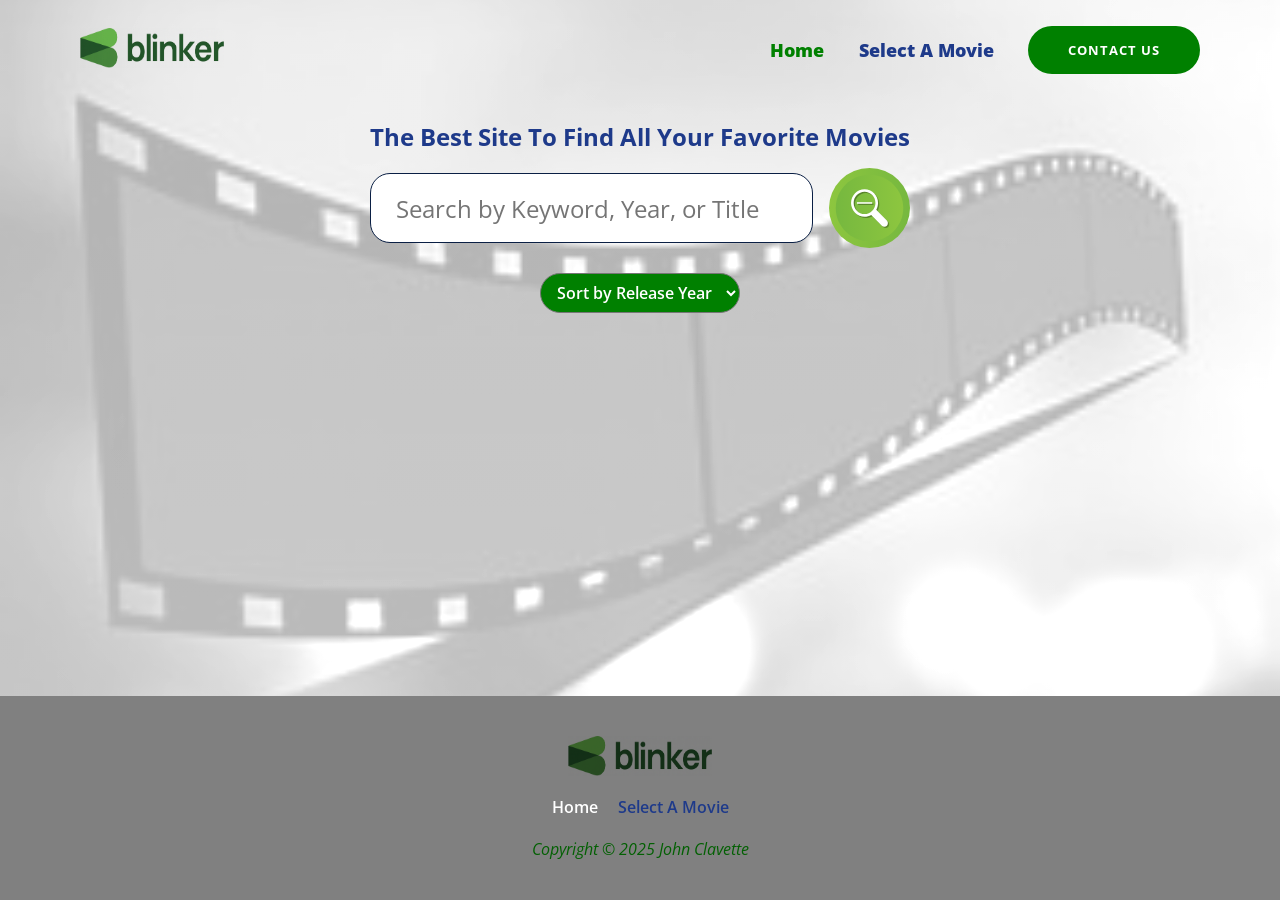
==== index.html @ 6b33e48b "2nd Try" ====
<!DOCTYPE html>
<html lang="en">

<head>
    <meta charset="UTF-8">
    <meta name="viewport" content="width=device-width, initial-scale=1.0">
    <link rel="stylesheet" href="style.css">
    <script src="app.js" defer></script>
    <link rel="preconnect" href="https://fonts.googleapis.com">
    <link rel="preconnect" href="https://fonts.gstatic.com" crossorigin>
    <link href="https://fonts.googleapis.com/css2?family=Open+Sans:ital,wght@0,300..800;1,300..800&display=swap"
        rel="stylesheet">
    <link rel="icon" href="data:,">
    <title>Movies</title>
</head>

<body>
    <section id="landing">
        <!--NAV-->
        <nav>
            <div class="container nav-inner">
                <div class="logo">
                    <img src="blgreen.png" />
                </div>
                <ul class="links">
                    <li>
                        <a href="" class="link link__hover-effect">Home</a>
                    </li>
                    <li>
                        <a href="#movies" class="link link__hover-effect select-first">Select A Movie</a>
                    </li>
                    <li>
                        <button class="btn-contact">Contact Us</button>
                    </li>
                </ul>
                <button class="menu-btn">Menu</button>
            </div>
        </nav>
        <!-- MODAL MENU-->
        <div class="modal">
            <div class="modal-menu">
                <a href="" class="modal-link">Home</a>
                <a href="#movies" class="modal-link">Select A Movie</a>
                <button class="modal-contact">Contact Us</button>
            </div>
            <div class="modal-overlay"></div>
        </div>
        <header class="header">
            <div class="container">
                <div class="row">
                    <h1 class="title">The Best Site To Find All Your Favorite Movies</h1>
                    <div class="search__wrapper">
                        <input class="search-input" type="text" placeholder="Search by Keyword, Year, or Title">
                        <button class="search__btn" type="button">
                            <img src="1486506270-glass-magnifying-out-search-detective-magnifier-zoom_81489 (1).svg">
                        </button>
                    </div>
                    <div class="sort">
                        <select id="sort-years">
                            <option value="" selected disabled>Sort by Release Year</option>
                            <option value="low__to__high" class="low__to__high">Oldest to Newest</option>
                            <option value="high__to__low" class="high__to__low">Newest to Oldest</option>
                        </select>
                    </div>
                </div>
            </div>
        </header>
    </section>
    <section id="movies">
        <div class="container">
            <div class="row">
                <p class="results"></p>
                <div class="movie-list"></div>
            </div>
        </div>
    </section>
    <footer>
        <div class="container">
            <div class="footer__row">
                <figure class="footer__logo logo">
                    <img src="blgreen.png" class="footer__logo--img"/>
                </figure>
                <div class="footer__links">
                    <a href="#" class="footer__link link__hover-effect">Home</a>
                    <a href="#movies" class="footer__link link__hover-effect select-first">Select A Movie</a>
                </div>
                <div class="footer__copyright">Copyright &copy; 2025 John Clavette</div>

            </div>
        </div>
    </footer>
</body>

</html>
---- style.css ----
* {
    margin: 0;
    padding: 0;
    box-sizing: border-box;
    font-family: "Open Sans", sans-serif;
}

*:focus {
    outline: none;
}

.noscroll {
    overflow: hidden;
}
#landing,
#movies {
    flex: 1;
}
#movies {
    margin-bottom: 50px;
}

body {
    min-height: 100vh;
    display: flex;
    flex-direction: column;
    font-family: "Open Sans", sans-serif;
    margin: 0;
    overflow-x: hidden;
}

html {
    position: relative;
    background-image: linear-gradient(rgba(255, 255, 255, 0.666),
            rgba(255, 255, 255, 0.7)),
        url("moviereel.jpg");
    background-size: cover;
    background-position: center;
    min-height: 100vh;
    overflow-x: hidden;
}

html,
body {
    background-size: cover;
    background-repeat: no-repeat;
    background-position: center;
}

html::before {
    content: "";
    position: absolute;
    inset: 0;
    background-image: inherit;
    background-size: cover !important;
    background-position: inherit;
    background-repeat: no-repeat;
    filter: grayscale(100%) contrast(1.2);
    z-index: -1;
}


/*NAV*/


.nav-inner {
    display: flex;
    justify-content: space-between;
    align-items: center;
    font-size: 18px;
    font-weight: 600;
    margin: 0 auto;
    height: 100px;
    width: 100%;
    padding: 0 80px;
}

.logo img {
    width: 144px;
    height: 40px;
    background: transparent;
    mix-blend-mode: multiply;
}

.select-first {
    color: #1E3A8A !important;
}
a {
    text-decoration: none;
}

.btn-contact {
    background-color: green;
    border-radius: 50px;
    display: flex;
    cursor: pointer;
    max-height: 48px;
    min-height: 48px;
    padding: 12px 40px;
    align-items: center;
    border: 2px #5d3eff;
    color: #fff;
    font-size: 13px;
    font-weight: 700;
    letter-spacing: 1px;
    text-transform: uppercase;
    align-items: center;
    transition: 300ms ease;
}

.btn-contact:hover {
    scale: 1.09;
    opacity: 0.8;
    background-color: rgb(72, 143, 72);
}

.links {
    display: flex;
    justify-content: space-between;
    width: 100%;
    max-width: 430px;
    align-items: center;
    list-style: none;
    font-weight: 900;

}

.link {
    color: green;
}

.link__hover-effect {
    position: relative;
}

.link__hover-effect:after {
    content: "";
    position: absolute;
    bottom: -3px;
    height: 3px;
    width: 0;
    right: 0;
    transition: all 300ms ease;
}

.link__hover-effect:hover:after {
    left: 0;
    width: 100%;
    background-color: green;
}

/*MODAL*/

.menu-btn {
    display: none;
}

.modal-menu {
    display: none;
    position: fixed;
    z-index: 9999;
    top: 100px;
    left: 50%;
    transform: translateX(-50%);
    padding: 20px;
    border-radius: 20px;
    transition: opacity 1200ms ease-out, transform 1200ms ease-out;
    opacity: 0;
    box-shadow: 0 8px 24px rgba(0, 0, 0, 0.4);
}

.modal-contact {
    width: 100px;
    height: 50px;
    border-radius: 20px;
    color: green;
    font-weight: 900;
    font-size: 14px;
}

.modal-link {
    color: white;
    padding: 50px;
    font-size: 30px;
    text-align: center;
    cursor: pointer;
}


.menu-btn.open {
    display: flex;
    flex-direction: column;
    align-items: center;
    justify-content: center;
}

.modal-overlay {
    position: fixed;
    inset: 0;
    background: rgba(0, 0, 0, 0.6);
    opacity: 0;
    pointer-events: none;
    transition: opacity 300ms ease;
}
.modal-menu.open {
    display: flex;
    flex-direction: column;
    gap: 20px;
    background: rgba(0, 0, 0, 0.85);
    padding: 30px;
    border-radius: 20px;
    align-items: center;
    opacity: 1;
    transform: translate(-50%, 0);
}

.modal-overlay.open { 
    display: flex;
    flex-direction: column;
    opacity: 1;
    pointer-events: auto;
    z-index: 9998;
}
.title.close, 
.search-input.close, 
.search__btn.close {
    display: none;
}
.menu-btn.close {
    opacity: 0;
    pointer-events: none;
}

/*HEADER*/

.header {
    display: flex;
    flex-direction: column;
    justify-content: center;
    align-items: center;
    margin-top: 20px;
}

h1 {
    color: #1E3A8A !important;
}

input {
    background-color: #fff;
    border-radius: 20px;
    border: 1px solid #0a1f44;
    color: black;
    display: inline-block;
    height: 70px;
    line-height: 40px;
    outline: none;
    padding: 0 15px;
    transition: border-color .2s cubic-bezier(.645, .045, .355, 1);
    width: 100%;
    font-size: 24px;
    padding-left: 25px;
    margin-right: 16px;
}

.search__wrapper {
    display: flex;
    margin-top: 20px;
}

.search__btn {
    width: 100px;
    height: 70px;
    display: flex;
    justify-content: center;
    align-items: center;
    border: none;
    cursor: pointer;
    background: transparent;
    transition: 300ms ease;
}

.search__btn img {
    height: auto;
    width: auto;
}

.search__btn:hover {
    opacity: 0.8;
    scale: 1.09;
}

/*SORT YEARS*/

.sort {
    margin-top: 30px;
    display: flex;
    justify-content: center;
}

#sort-years {
    font-size: 16px;
    background-color: green;
    color: white;
    height: 40px;
    width: 200px;
    border-radius: 20px;
    font-weight: 600;
    text-align: center;
}

/*MOVIE CARD DISPLAY*/


#movies .container {
    max-width: 1100px;
    margin: 0 auto;
    padding: 0 20px;
}

.movie-list {
    display: grid;
    grid-template-columns: repeat(auto-fill, minmax(250px, 1fr));
    gap: 25px;
}

.movie-card {
    background: #e5e7eb34;
    border-radius: 28px;
    overflow: hidden;
    box-shadow: 0 8px 16px rgba(0, 0, 0, 0.24);
    transition: transform 300ms ease, box-shadow .2s ease;
    color: #1E3A8A !important;
    border: 2px solid green;
    font-weight: 700;
}

.movie-card:hover {
    transform: scale(1.05);
    box-shadow: 0 12px 32px rgba(0, 0, 0, 0.65);
}

.movie-card__container {
    padding: 15px;
}

.movie-card__container h3 {
    margin: 0 0 10px;
    font-size: 18px;
    min-height: 48px;
    line-height: 1.2;
    overflow: hidden;
}

.movie-card__container p {
    margin: 0 0 10px;
}

.movie-card img {
    width: 100%;
    height: 350px;
    object-fit: cover;
    border-bottom: 1px solid #eee;
}

/*SKELETON LOADING STATE*/

/* SKELETON LOADING */
.skeleton-card {
    background: rgb(6, 76, 6);
    border-radius: 12px;
    overflow: hidden;
    padding: 15px;
    box-shadow: 0 4px 12px rgba(0, 0, 0, 0.1);
}

.skeleton {
    background: linear-gradient(90deg, #3a3a3a 25%, #4a4a4a 50%, #3a3a3a 75%);
    background-size: 200% 100%;
    animation: skeleton-loading 1.2s infinite;
    border-radius: 6px;
}

.skeleton-img {
    width: 100%;
    height: 350px;
    margin-bottom: 10px;
}

.skeleton-title {
    height: 20px;
    width: 80%;
    margin-bottom: 10px;
}

.skeleton-year {
    height: 16px;
    width: 40%;
}

@keyframes skeleton-loading {
    0% {
        background-position: 200% 0;
    }

    100% {
        background-position: -200% 0;
    }
}

.results {
    color: rgb(30, 123, 30);
    margin-bottom: 16px;
    margin-top: 16px;
    font-size: 20px;
    font-weight: 900;
}

/*FOOTER*/

footer {
    background: gray;
    padding: 40px 0;
}
.footer__row {
    display: flex;
    flex-direction: column;
    align-items: center;
    gap: 20px;
}
.footer__link {
    font-weight: 600;
    color: white;
}
.footer__links {
    display: flex;
    gap: 20px;
}
.footer__logo {
    margin: 0;
    padding: 0;
    line-height: 0;
    z-index: 5;
    background: transparent;
    background: gray;
    margin: 0;
    padding: 0;
    overflow: hidden;
}
.footer__logo--img {
    display: block;
    max-width: 100%;
    height: auto;
}
.footer__copyright {
    color: rgb(3, 96, 3);
    font-style: italic;
}




/* RESPONSIVENESS */

@media (max-width: 450px) {

    nav {
        flex-direction: column;
        justify-content: center;
        align-items: center;
        height: auto;
        padding: 10px 0;
    }

    nav .links {
        display: none !important;
    }

    nav .btn-contact {
        display: none !important;
    }
    .nav-inner {
        display:flex;
        flex-direction: column;
    }

    nav .menu-btn {
        display: block;
        font-size: 18px;
        padding: 10px 20px;
        background: green;
        color: white;
        border-radius: 20px;
        border: none;
    }

    .logo img {
        margin-bottom: 30px;
    }

    .search__wrapper {
        flex-direction: column;
        width: 100%;
        gap: 10px;
        align-items: center;
    }

    .search-input {
        width: 100%;
        margin-right: 0;
    }

    .search__btn {
        width: 100%;
    }

    .movie-list {
        grid-template-columns: 1fr;
    }

    .search-input {
        height: 50px;
        font-size: 18px;
        margin-right: 0;
    }

    .search__btn {
        width: 50px;
        height: 50px;
        padding: 0 20;
    }

    .search__btn img {
        width: 44px;
        height: 44px;
    }

    #landing,
    #movies,
    nav,
    .header,
    .search__wrapper,
    .movie-list {
        padding-left: 12px;
        padding-right: 12px;
    }
    .modal-contact {
        margin-top: 40px;
    }
    .sort {
        margin-top: 20px;
        width: 100%;
        display: flex;
        justify-content: center;
        display: none;
    }

    .header .row {
        display: flex;
        flex-direction: column;
        gap: 20px;
    }
    #sort-years {
        width: 100%;
        max-width: 300px;
        padding: 0 12px;
    }

}
/* test */
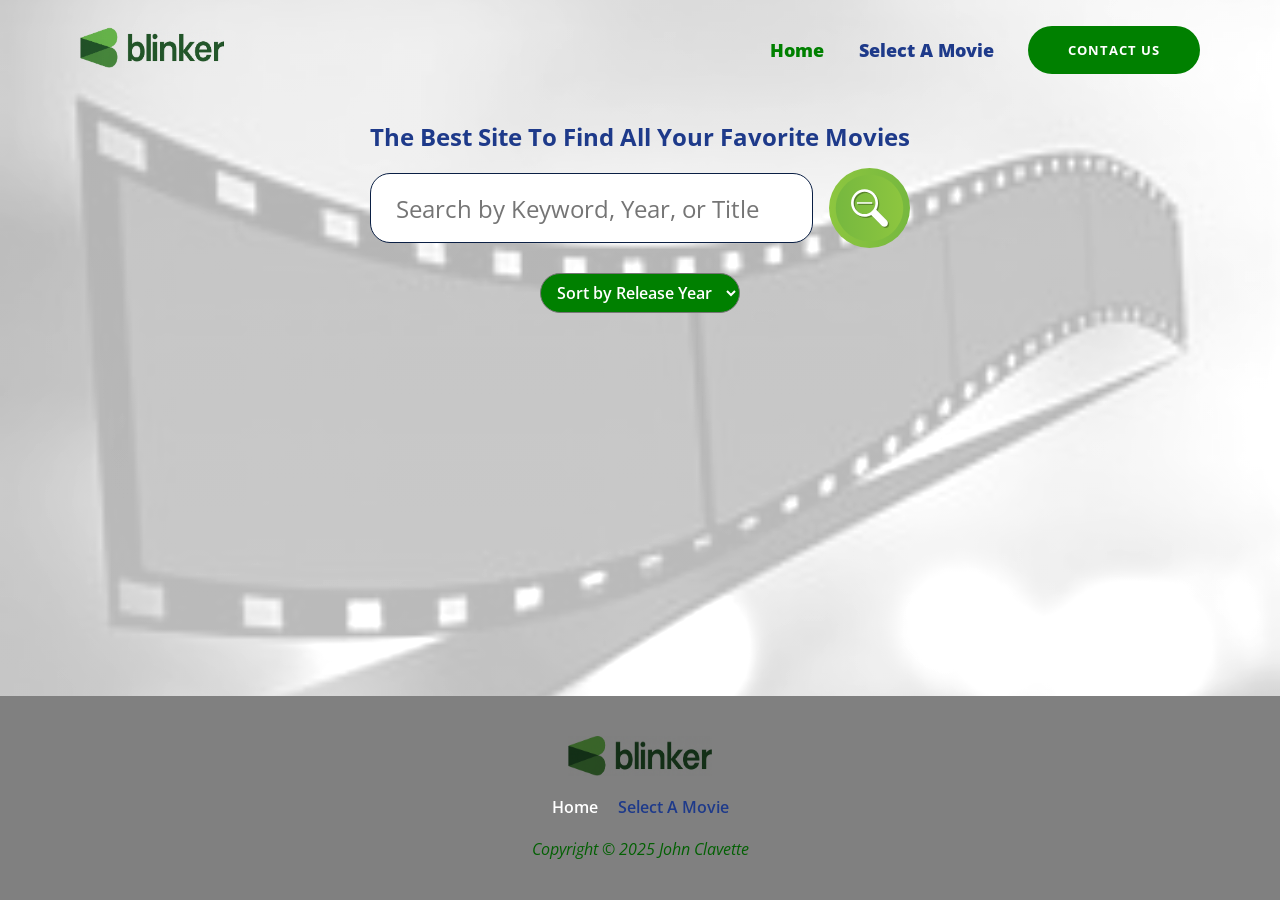
==== commit 5890f645: "I think this is the one" ====
--- a/index.html
+++ b/index.html
@@ -38,7 +38,9 @@
         </nav>
         <!-- MODAL MENU-->
         <div class="modal">
+            
             <div class="modal-menu">
+                <button class="modal-close">&times;</button>
                 <a href="" class="modal-link">Home</a>
                 <a href="#movies" class="modal-link">Select A Movie</a>
                 <button class="modal-contact">Contact Us</button>
--- a/style.css
+++ b/style.css
@@ -3,6 +3,7 @@
     padding: 0;
     box-sizing: border-box;
     font-family: "Open Sans", sans-serif;
+    transition: all 300ms ease;
 }
 
 *:focus {
@@ -150,6 +151,7 @@
 }
 
 /*MODAL*/
+
 
 .menu-btn {
     display: none;
@@ -229,6 +231,16 @@
 .menu-btn.close {
     opacity: 0;
     pointer-events: none;
+}
+.modal-close {
+    position: absolute;
+    top: 15px;
+    right: 20px;
+    font-size: 2rem;
+    background: none;
+    border: none;
+    color: white;
+    cursor: pointer;
 }
 
 /*HEADER*/
@@ -357,9 +369,10 @@
 
 .movie-card img {
     width: 100%;
-    height: 350px;
+    height: auto;
     object-fit: cover;
     border-bottom: 1px solid #eee;
+    display: block;
 }
 
 /*SKELETON LOADING STATE*/
@@ -461,7 +474,7 @@
 
 /* RESPONSIVENESS */
 
-@media (max-width: 450px) {
+@media (max-width: 768px) {
 
     nav {
         flex-direction: column;
@@ -507,6 +520,10 @@
     .search-input {
         width: 100%;
         margin-right: 0;
+
+    }
+    h1 {
+        text-align: center;
     }
 
     .search__btn {
@@ -524,14 +541,14 @@
     }
 
     .search__btn {
-        width: 50px;
-        height: 50px;
+        width: 72px;
+        height: 72px;
         padding: 0 20;
     }
 
     .search__btn img {
-        width: 44px;
-        height: 44px;
+        width: 72px;
+        height: 72px;
     }
 
     #landing,
@@ -540,8 +557,8 @@
     .header,
     .search__wrapper,
     .movie-list {
-        padding-left: 12px;
-        padding-right: 12px;
+        padding-left: 20px;
+        padding-right: 20px;
     }
     .modal-contact {
         margin-top: 40px;
@@ -566,4 +583,8 @@
     }
 
 }
+
+@media (max-width: 500px) {
+    
+}
 /* test */
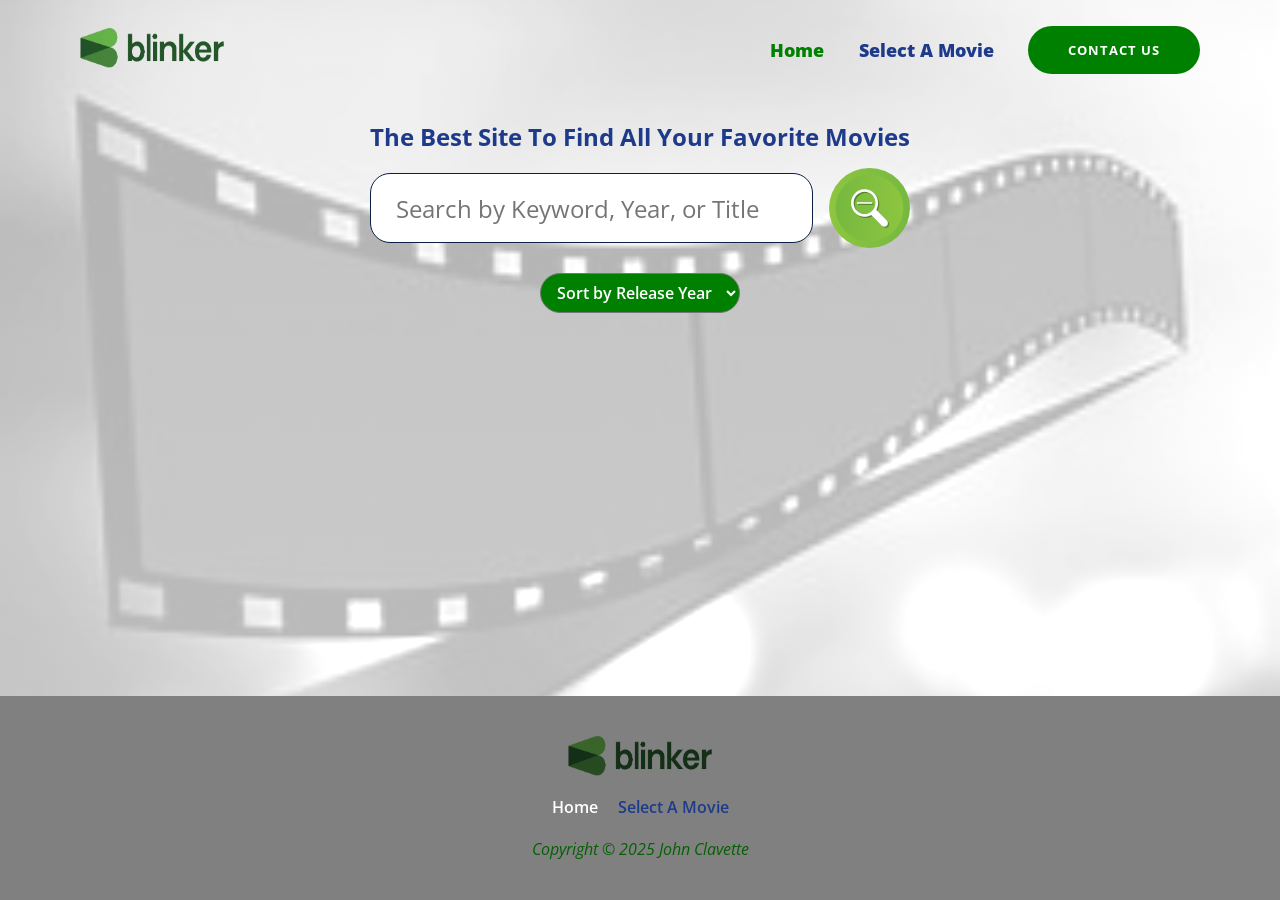
==== commit 557e4efe: "new" ====
--- a/index.html
+++ b/index.html
@@ -70,9 +70,10 @@
     </section>
     <section id="movies">
         <div class="container">
-            <div class="row">
+            <div class="movies__row">
                 <p class="results"></p>
                 <div class="movie-list"></div>
+               <!-- <button class="load__more">Load More...</button>-->
             </div>
         </div>
     </section>
--- a/style.css
+++ b/style.css
@@ -329,6 +329,11 @@
     padding: 0 20px;
 }
 
+.movies__row {
+    align-items: center;
+    justify-content: center;
+}
+
 .movie-list {
     display: grid;
     grid-template-columns: repeat(auto-fill, minmax(250px, 1fr));
@@ -373,6 +378,37 @@
     object-fit: cover;
     border-bottom: 1px solid #eee;
     display: block;
+}
+
+
+.load__more {
+    background-color: green;
+    border-radius: 50px;
+    display: flex;
+    justify-content: center;
+    cursor: pointer;
+    max-width: none;
+    max-height: 48px;
+    min-height: 48px;
+    padding: 50px 50px;
+    align-items: center;
+    max-width: 100px;
+    margin: 0 auto;
+    border: 2px #5d3eff;
+    color: #fff;
+    font-size: 13px;
+    font-weight: 700;
+    letter-spacing: 1px;
+    align-items: center;
+    transition: 300ms ease;
+    margin-top: 44px;
+    box-shadow: 0 8px 16px rgba(0, 0, 0, 0.24);
+    display: none;
+}
+.load__more:hover {
+    scale: 1.09;
+    opacity: 0.8;
+    background-color: rgb(72, 143, 72);
 }
 
 /*SKELETON LOADING STATE*/
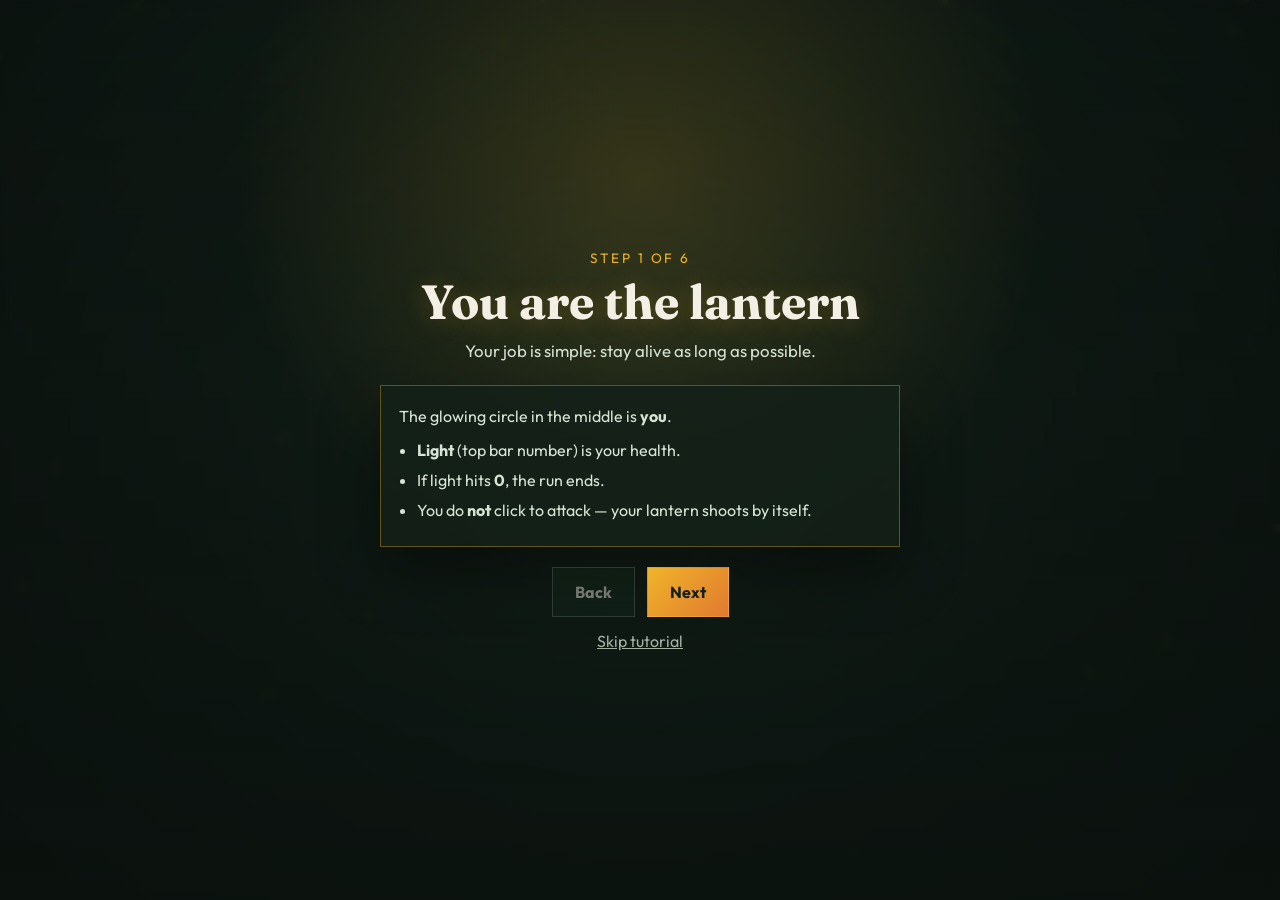
==== commit 15be53fa: "Lantern Hollow playable build" ====
--- a/index.html
+++ b/index.html
@@ -1,97 +1,2539 @@
 <!DOCTYPE html>
 <html lang="en">
-
 <head>
-    <meta charset="UTF-8">
-    <meta name="viewport" content="width=device-width, initial-scale=1.0">
-    <link rel="stylesheet" href="style.css">
-    <script src="app.js" defer></script>
-    <link rel="preconnect" href="https://fonts.googleapis.com">
-    <link rel="preconnect" href="https://fonts.gstatic.com" crossorigin>
-    <link href="https://fonts.googleapis.com/css2?family=Open+Sans:ital,wght@0,300..800;1,300..800&display=swap"
-        rel="stylesheet">
-    <link rel="icon" href="data:,">
-    <title>Movies</title>
+  <meta charset="UTF-8" />
+  <meta name="viewport" content="width=device-width, initial-scale=1.0, maximum-scale=1.0, user-scalable=no" />
+  <title>Lantern Hollow</title>
+  <link rel="preconnect" href="https://fonts.googleapis.com" />
+  <link rel="preconnect" href="https://fonts.gstatic.com" crossorigin />
+  <link href="https://fonts.googleapis.com/css2?family=Fraunces:opsz,wght@9..144,500;9..144,700&family=Outfit:wght@400;600;700&display=swap" rel="stylesheet" />
+  <link rel="icon" href="data:image/svg+xml,%3Csvg xmlns='http://www.w3.org/2000/svg' viewBox='0 0 64 64'%3E%3Ccircle cx='32' cy='32' r='30' fill='%231a2f24'/%3E%3Ccircle cx='32' cy='28' r='12' fill='%23f0b429'/%3E%3Cpath d='M26 40h12l-2 14h-8z' fill='%23c9842a'/%3E%3C/svg%3E" />
+  <style>
+:root {
+  --ink: #142019;
+  --moss: #1f3b2d;
+  --fern: #2f6a45;
+  --mist: #d7e4d5;
+  --amber: #f0b429;
+  --ember: #e07a2f;
+  --cream: #f4efe4;
+  --panel: rgba(18, 32, 24, 0.86);
+  --line: rgba(240, 180, 41, 0.35);
+  --shadow: 0 24px 60px rgba(0, 0, 0, 0.45);
+  --font-display: "Fraunces", Georgia, serif;
+  --font-body: "Outfit", sans-serif;
+}
+
+* {
+  box-sizing: border-box;
+  margin: 0;
+  padding: 0;
+}
+
+html,
+body {
+  width: 100%;
+  height: 100%;
+  overflow: hidden;
+  background:
+    radial-gradient(circle at 20% 15%, rgba(240, 180, 41, 0.18), transparent 35%),
+    radial-gradient(circle at 80% 80%, rgba(47, 106, 69, 0.35), transparent 40%),
+    linear-gradient(160deg, #0d1712 0%, #1a2f24 45%, #0b1210 100%);
+  color: var(--cream);
+  font-family: var(--font-body);
+}
+
+#app {
+  position: relative;
+  width: 100%;
+  height: 100%;
+}
+
+#game {
+  display: block;
+  width: 100%;
+  height: 100%;
+  touch-action: none;
+  background: #0b1210;
+}
+
+.hidden {
+  display: none !important;
+}
+
+.panel {
+  position: absolute;
+  inset: 0;
+  z-index: 5;
+  display: flex;
+  flex-direction: column;
+  align-items: center;
+  justify-content: center;
+  padding: 28px 20px;
+  text-align: center;
+  background:
+    radial-gradient(circle at 50% 20%, rgba(240, 180, 41, 0.16), transparent 42%),
+    linear-gradient(180deg, rgba(10, 16, 13, 0.55), rgba(10, 16, 13, 0.82));
+  backdrop-filter: blur(4px);
+  animation: fade-in 420ms ease both;
+}
+
+.panel-glow {
+  position: absolute;
+  width: min(520px, 80vw);
+  height: min(520px, 80vw);
+  border-radius: 50%;
+  background: radial-gradient(circle, rgba(240, 180, 41, 0.2), transparent 65%);
+  filter: blur(8px);
+  animation: pulse 4.5s ease-in-out infinite;
+  pointer-events: none;
+}
+
+.eyebrow {
+  position: relative;
+  z-index: 1;
+  font-size: 0.85rem;
+  letter-spacing: 0.18em;
+  text-transform: uppercase;
+  color: var(--amber);
+  margin-bottom: 10px;
+}
+
+h1,
+h2 {
+  position: relative;
+  z-index: 1;
+  font-family: var(--font-display);
+  font-weight: 700;
+  line-height: 1.05;
+  color: var(--cream);
+  text-shadow: 0 2px 24px rgba(240, 180, 41, 0.25);
+}
+
+h1 {
+  font-size: clamp(3rem, 10vw, 5.5rem);
+  margin-bottom: 14px;
+}
+
+h2 {
+  font-size: clamp(2rem, 6vw, 3rem);
+  margin-bottom: 10px;
+}
+
+.lede {
+  position: relative;
+  z-index: 1;
+  max-width: 34rem;
+  color: var(--mist);
+  font-size: 1.05rem;
+  line-height: 1.5;
+  margin-bottom: 22px;
+}
+
+.coach {
+  margin-top: 10px;
+  display: inline-block;
+  max-width: min(520px, 92vw);
+  padding: 10px 14px;
+  border: 1px solid var(--line);
+  background: rgba(20, 32, 25, 0.88);
+  color: var(--cream);
+  font-weight: 600;
+  font-size: 0.95rem;
+  animation: fade-in 280ms ease both;
+}
+
+.tut-card {
+  position: relative;
+  z-index: 1;
+  width: min(520px, 100%);
+  text-align: left;
+  margin: 0 auto 20px;
+  padding: 18px 18px;
+  border: 1px solid var(--line);
+  background: rgba(20, 32, 25, 0.88);
+  color: var(--mist);
+  line-height: 1.5;
+  box-shadow: var(--shadow);
+}
+
+.tut-card .key {
+  display: inline-block;
+  margin: 2px 2px;
+  padding: 2px 8px;
+  border: 1px solid var(--line);
+  background: rgba(240, 180, 41, 0.12);
+  color: var(--amber);
+  font-weight: 700;
+  font-size: 0.9rem;
+}
+
+.tut-card ul {
+  margin: 10px 0 0 18px;
+}
+
+.tut-card li {
+  margin: 6px 0;
+}
+
+.control-cheat {
+  position: relative;
+  z-index: 1;
+  width: min(520px, 100%);
+  text-align: left;
+  margin: 0 auto 20px;
+  padding: 14px 16px;
+  border: 1px solid var(--line);
+  background: rgba(20, 32, 25, 0.8);
+  color: var(--mist);
+  display: grid;
+  gap: 8px;
+  font-size: 0.95rem;
+}
+
+.control-cheat strong {
+  color: var(--amber);
+}
+
+.linkish {
+  position: relative;
+  z-index: 1;
+  margin-top: 14px;
+  background: none;
+  border: none;
+  color: rgba(215, 228, 213, 0.75);
+  font: inherit;
+  text-decoration: underline;
+  cursor: pointer;
+}
+
+.hud-pause {
+  pointer-events: auto;
+  border: 1px solid var(--line);
+  background: rgba(20, 32, 25, 0.85);
+  color: var(--cream);
+  font: inherit;
+  font-weight: 700;
+  font-size: 0.85rem;
+  padding: 4px 10px;
+  cursor: pointer;
+}
+
+.touch-label {
+  position: absolute;
+  color: var(--cream);
+  font-size: 0.78rem;
+  font-weight: 700;
+  text-shadow: 0 1px 4px rgba(0, 0, 0, 0.8);
+  pointer-events: none;
+  max-width: 140px;
+  line-height: 1.25;
+}
+
+.move-label {
+  left: 28px;
+  bottom: 148px;
+}
+
+.dash-label {
+  right: 18px;
+  bottom: 148px;
+  text-align: right;
+  max-width: 150px;
+}
+
+.footnote {
+  position: relative;
+  z-index: 1;
+  margin-top: 18px;
+  color: rgba(215, 228, 213, 0.7);
+  font-size: 0.9rem;
+}
+
+.meta-row {
+  position: relative;
+  z-index: 1;
+  display: flex;
+  flex-wrap: wrap;
+  gap: 10px;
+  justify-content: center;
+  margin-bottom: 22px;
+}
+
+.meta-chip {
+  padding: 8px 14px;
+  border: 1px solid var(--line);
+  background: rgba(20, 32, 25, 0.75);
+  color: var(--mist);
+  font-size: 0.92rem;
+}
+
+.meta-chip strong {
+  color: var(--amber);
+  font-weight: 700;
+}
+
+.btn-row {
+  position: relative;
+  z-index: 1;
+  display: flex;
+  flex-wrap: wrap;
+  gap: 12px;
+  justify-content: center;
+}
+
+.btn {
+  appearance: none;
+  border: 1px solid rgba(215, 228, 213, 0.35);
+  background: rgba(20, 40, 28, 0.9);
+  color: var(--cream);
+  font-family: var(--font-body);
+  font-weight: 700;
+  font-size: 1rem;
+  padding: 14px 22px;
+  cursor: pointer;
+  transition: transform 180ms ease, background 180ms ease, border-color 180ms ease;
+}
+
+.btn:hover,
+.btn:focus-visible {
+  transform: translateY(-2px);
+  border-color: var(--amber);
+  outline: none;
+}
+
+.btn.primary {
+  background: linear-gradient(135deg, var(--amber), var(--ember));
+  color: var(--ink);
+  border-color: transparent;
+}
+
+.btn:disabled {
+  opacity: 0.45;
+  cursor: not-allowed;
+  transform: none;
+}
+
+#hud {
+  position: absolute;
+  top: 0;
+  left: 0;
+  right: 0;
+  z-index: 3;
+  padding: 14px 16px 0;
+  pointer-events: none;
+}
+
+.hud-top {
+  display: flex;
+  justify-content: space-between;
+  gap: 12px;
+  align-items: baseline;
+}
+
+.hud-brand {
+  font-family: var(--font-display);
+  font-size: 1.15rem;
+  color: var(--amber);
+}
+
+.hud-stats {
+  display: flex;
+  gap: 14px;
+  color: var(--mist);
+  font-size: 0.92rem;
+  font-weight: 600;
+}
+
+.xp-track {
+  margin-top: 8px;
+  height: 8px;
+  background: rgba(255, 255, 255, 0.08);
+  overflow: hidden;
+}
+
+.dash-track {
+  margin-top: 6px;
+  height: 5px;
+  max-width: 220px;
+  background: rgba(255, 255, 255, 0.08);
+  overflow: hidden;
+}
+
+#xp-fill {
+  height: 100%;
+  width: 0%;
+  background: linear-gradient(90deg, var(--fern), var(--amber));
+  transition: width 120ms linear;
+}
+
+#dash-fill {
+  height: 100%;
+  width: 100%;
+  background: linear-gradient(90deg, var(--ember), var(--amber));
+  transition: width 80ms linear;
+}
+
+.banner {
+  margin-top: 12px;
+  display: inline-block;
+  padding: 10px 16px;
+  border: 1px solid rgba(224, 122, 47, 0.55);
+  background: rgba(40, 18, 10, 0.82);
+  color: #ffd39a;
+  font-family: var(--font-display);
+  font-size: 1.15rem;
+  animation: fade-in 240ms ease both;
+}
+
+#hud-hp.danger {
+  color: #e07a2f;
+}
+
+#hud-dash.ready {
+  color: var(--amber);
+}
+
+.hud-focus {
+  color: #ffd39a;
+  border: 1px solid rgba(224, 122, 47, 0.7);
+  padding: 2px 8px;
+  font-weight: 800;
+  letter-spacing: 0.08em;
+  animation: pulse 1.2s ease-in-out infinite;
+}
+
+.hud-hint {
+  margin-top: 8px;
+  font-size: 0.78rem;
+  color: rgba(215, 228, 213, 0.55);
+}
+
+.shop-balance {
+  margin-bottom: 16px;
+  color: var(--mist);
+}
+
+.shop-list,
+.choice-list {
+  position: relative;
+  z-index: 1;
+  width: min(720px, 100%);
+  display: grid;
+  gap: 12px;
+  margin-bottom: 18px;
+}
+
+.shop-list {
+  max-height: min(50vh, 420px);
+  overflow: auto;
+  padding-right: 4px;
+}
+
+.choice-list {
+  grid-template-columns: repeat(auto-fit, minmax(180px, 1fr));
+}
+
+.card {
+  text-align: left;
+  padding: 16px;
+  border: 1px solid var(--line);
+  background: var(--panel);
+  color: inherit;
+  font: inherit;
+  cursor: pointer;
+  transition: transform 180ms ease, border-color 180ms ease, box-shadow 180ms ease;
+  box-shadow: var(--shadow);
+}
+
+.card:hover,
+.card:focus-visible {
+  transform: translateY(-3px);
+  border-color: var(--amber);
+  outline: none;
+}
+
+.card h3 {
+  font-family: var(--font-display);
+  font-size: 1.25rem;
+  margin-bottom: 6px;
+  color: var(--amber);
+}
+
+.card p {
+  color: var(--mist);
+  font-size: 0.92rem;
+  line-height: 1.4;
+}
+
+.card .price {
+  margin-top: 10px;
+  color: var(--cream);
+  font-weight: 700;
+}
+
+.card .strategy {
+  margin-top: 10px;
+  padding-top: 8px;
+  border-top: 1px solid rgba(240, 180, 41, 0.25);
+  color: #ffd39a;
+  font-size: 0.86rem;
+  font-weight: 600;
+}
+
+.card .tag {
+  display: inline-block;
+  margin-bottom: 6px;
+  color: var(--amber);
+  font-size: 0.75rem;
+  letter-spacing: 0.08em;
+  text-transform: uppercase;
+  font-weight: 700;
+}
+
+.build-chip {
+  display: inline-block;
+  margin: 3px 4px 0 0;
+  padding: 3px 8px;
+  border: 1px solid var(--line);
+  color: var(--cream);
+  font-size: 0.82rem;
+}
+
+.unlock-list {
+  list-style: none;
+  margin-bottom: 18px;
+  color: var(--amber);
+  font-weight: 600;
+}
+
+#touch-zone {
+  position: absolute;
+  inset: 0;
+  z-index: 4;
+  pointer-events: none;
+}
+
+.stick {
+  position: absolute;
+  left: 28px;
+  bottom: 28px;
+  width: 110px;
+  height: 110px;
+  border-radius: 50%;
+  border: 1px solid rgba(240, 180, 41, 0.35);
+  background: rgba(12, 20, 16, 0.35);
+  pointer-events: auto;
+}
+
+.stick-knob {
+  position: absolute;
+  left: 50%;
+  top: 50%;
+  width: 48px;
+  height: 48px;
+  margin: -24px 0 0 -24px;
+  border-radius: 50%;
+  background: rgba(240, 180, 41, 0.8);
+}
+
+.dash-btn {
+  position: absolute;
+  right: 28px;
+  bottom: 40px;
+  width: 92px;
+  height: 92px;
+  border-radius: 50%;
+  border: 1px solid rgba(240, 180, 41, 0.45);
+  background: rgba(224, 122, 47, 0.85);
+  color: var(--ink);
+  font-family: var(--font-body);
+  font-weight: 700;
+  font-size: 1rem;
+  pointer-events: auto;
+  display: flex;
+  flex-direction: column;
+  align-items: center;
+  justify-content: center;
+  line-height: 1.1;
+  gap: 2px;
+}
+
+.dash-btn .dash-sub {
+  font-size: 0.65rem;
+  font-weight: 600;
+  opacity: 0.85;
+}
+
+.dash-btn:disabled,
+.dash-btn.cooling {
+  opacity: 0.45;
+}
+
+@keyframes fade-in {
+  from { opacity: 0; transform: translateY(8px); }
+  to { opacity: 1; transform: translateY(0); }
+}
+
+@keyframes pulse {
+  0%, 100% { transform: scale(1); opacity: 0.8; }
+  50% { transform: scale(1.08); opacity: 1; }
+}
+
+@media (max-width: 700px) {
+  .hud-hint { display: none; }
+  .lede { font-size: 0.98rem; }
+}
+
+  </style>
 </head>
-
 <body>
-    <section id="landing">
-        <!--NAV-->
-        <nav>
-            <div class="container nav-inner">
-                <div class="logo">
-                    <img src="blgreen.png" />
-                </div>
-                <ul class="links">
-                    <li>
-                        <a href="" class="link link__hover-effect">Home</a>
-                    </li>
-                    <li>
-                        <a href="#movies" class="link link__hover-effect select-first">Select A Movie</a>
-                    </li>
-                    <li>
-                        <button class="btn-contact">Contact Us</button>
-                    </li>
-                </ul>
-                <button class="menu-btn">Menu</button>
-            </div>
-        </nav>
-        <!-- MODAL MENU-->
-        <div class="modal">
-            
-            <div class="modal-menu">
-                <button class="modal-close">&times;</button>
-                <a href="" class="modal-link">Home</a>
-                <a href="#movies" class="modal-link">Select A Movie</a>
-                <button class="modal-contact">Contact Us</button>
-            </div>
-            <div class="modal-overlay"></div>
+<div id="app">
+    <canvas id="game" aria-label="Lantern Hollow game canvas"></canvas>
+
+    <div id="hud" class="hidden">
+      <div class="hud-top">
+        <div class="hud-brand">Lantern Hollow</div>
+        <div class="hud-stats">
+          <span id="hud-time" title="How long you have survived">0:00</span>
+          <span id="hud-hp" title="Your health. Reach 0 and the run ends.">100 light</span>
+          <span id="hud-dash" title="Dash cooldown. Ready means you can burst away.">Dash ready</span>
+          <span id="hud-focus" class="hud-focus hidden" title="Holding F: prioritizing brutes and bosses">FOCUS</span>
+          <span id="hud-kills">0 kills</span>
+          <span id="hud-level">Lv 1</span>
+          <button type="button" id="btn-mute" class="hud-pause" title="Mute or unmute sounds">Sound</button>
+          <button type="button" id="btn-hud-pause" class="hud-pause" title="Pause the game">Pause</button>
         </div>
-        <header class="header">
-            <div class="container">
-                <div class="row">
-                    <h1 class="title">The Best Site To Find All Your Favorite Movies</h1>
-                    <div class="search__wrapper">
-                        <input class="search-input" type="text" placeholder="Search by Keyword, Year, or Title">
-                        <button class="search__btn" type="button">
-                            <img src="1486506270-glass-magnifying-out-search-detective-magnifier-zoom_81489 (1).svg">
-                        </button>
-                    </div>
-                    <div class="sort">
-                        <select id="sort-years">
-                            <option value="" selected disabled>Sort by Release Year</option>
-                            <option value="low__to__high" class="low__to__high">Oldest to Newest</option>
-                            <option value="high__to__low" class="high__to__low">Newest to Oldest</option>
-                        </select>
-                    </div>
-                </div>
-            </div>
-        </header>
+      </div>
+      <div class="xp-track" title="XP bar — fill it to level up">
+        <div id="xp-fill"></div>
+      </div>
+      <div class="dash-track" title="Dash cooldown">
+        <div id="dash-fill"></div>
+      </div>
+      <div class="hud-hint">Yellow = XP · Amber bar = Dash cooldown · Space to dash</div>
+      <div id="banner" class="banner hidden"></div>
+      <div id="coach" class="coach hidden"></div>
+    </div>
+
+    <div id="touch-zone" class="hidden" aria-hidden="true">
+      <div class="touch-label move-label">Move</div>
+      <div id="stick" class="stick" aria-label="Move stick">
+        <div id="stick-knob" class="stick-knob"></div>
+      </div>
+      <div class="touch-label dash-label">Dash = quick burst of speed to escape</div>
+      <button type="button" id="dash-btn" class="dash-btn" title="Dash: short burst of speed. You also become briefly safe while dashing.">
+        Dash
+        <span class="dash-sub">speed burst</span>
+      </button>
+    </div>
+
+    <section id="title" class="panel">
+      <div class="panel-glow"></div>
+      <p class="eyebrow">A marsh of endless nights</p>
+      <h1>Lantern Hollow</h1>
+      <p class="lede">Survive as long as you can. Your lantern fights for you — you just steer and dash.</p>
+
+      <div class="meta-row">
+        <div class="meta-chip"><strong id="meta-embers">0</strong> embers</div>
+        <div class="meta-chip">Best <strong id="meta-best">0:00</strong></div>
+        <div class="meta-chip">Runs <strong id="meta-runs">0</strong></div>
+      </div>
+      <div class="btn-row">
+        <button type="button" id="btn-tutorial" class="btn primary">How to play</button>
+        <button type="button" id="btn-start" class="btn">Play now</button>
+        <button type="button" id="btn-upgrades" class="btn">Ember shop</button>
+        <button type="button" id="btn-mute-title" class="btn">Sound on</button>
+      </div>
+      <p class="footnote">New here? Start with <strong>How to play</strong>.</p>
     </section>
-    <section id="movies">
-        <div class="container">
-            <div class="movies__row">
-                <p class="results"></p>
-                <div class="movie-list"></div>
-               <!-- <button class="load__more">Load More...</button>-->
-            </div>
-        </div>
+
+    <section id="tutorial" class="panel hidden">
+      <p class="eyebrow" id="tut-step-label">Step 1 of 6</p>
+      <h2 id="tut-title">Welcome</h2>
+      <p class="lede" id="tut-body">Learn the controls before your first night.</p>
+      <div class="tut-card" id="tut-card"></div>
+      <div class="btn-row">
+        <button type="button" id="btn-tut-back" class="btn">Back</button>
+        <button type="button" id="btn-tut-next" class="btn primary">Next</button>
+      </div>
+      <button type="button" id="btn-tut-skip" class="linkish">Skip tutorial</button>
     </section>
-    <footer>
-        <div class="container">
-            <div class="footer__row">
-                <figure class="footer__logo logo">
-                    <img src="blgreen.png" class="footer__logo--img"/>
-                </figure>
-                <div class="footer__links">
-                    <a href="#" class="footer__link link__hover-effect">Home</a>
-                    <a href="#movies" class="footer__link link__hover-effect select-first">Select A Movie</a>
-                </div>
-                <div class="footer__copyright">Copyright &copy; 2025 John Clavette</div>
-
-            </div>
-        </div>
-    </footer>
+
+    <section id="shop" class="panel hidden">
+      <h2>Ember shop</h2>
+      <p class="lede">
+        <strong>Embers</strong> are the coins you earn after each run.
+        Spending them here makes every future run permanently stronger on this device.
+      </p>
+      <p class="shop-balance">You have <strong id="shop-embers">0</strong> embers</p>
+      <div id="shop-list" class="shop-list"></div>
+      <button type="button" id="btn-shop-back" class="btn">Back</button>
+    </section>
+
+    <section id="levelup" class="panel hidden">
+      <h2>Level up!</h2>
+      <p class="lede">Pick a <strong>strategy</strong> for this run. Read the tip under each option.</p>
+      <div id="upgrade-choices" class="choice-list"></div>
+    </section>
+
+    <section id="tactic" class="panel hidden">
+      <h2 id="tactic-title">Tactical choice</h2>
+      <p class="lede" id="tactic-body">A fork in the marsh. Only one path.</p>
+      <div id="tactic-choices" class="choice-list"></div>
+    </section>
+
+    <section id="pause" class="panel hidden">
+      <h2>Paused</h2>
+      <p class="lede">Game is frozen. Check your build, then resume.</p>
+      <div class="control-cheat">
+        <div><strong>Move</strong> — WASD / arrows / left stick</div>
+        <div><strong>Dash</strong> — Space / Shift / orange button: escape <em>and</em> damage enemies you rush through</div>
+        <div><strong>Focus</strong> — hold <span class="key">F</span> to prioritize brutes/bosses</div>
+        <div><strong>Attack</strong> — automatic</div>
+        <div><strong>Pause</strong> — P / Escape / Pause button</div>
+      </div>
+      <div class="control-cheat">
+        <div><strong>Your build this run</strong></div>
+        <div id="pause-build">No upgrades yet.</div>
+      </div>
+      <div class="btn-row">
+        <button type="button" id="btn-resume" class="btn primary">Resume</button>
+        <button type="button" id="btn-pause-help" class="btn">How to play</button>
+        <button type="button" id="btn-quit" class="btn">End run</button>
+      </div>
+    </section>
+
+    <section id="gameover" class="panel hidden">
+      <h2 id="over-title">Light snuffed</h2>
+      <p class="lede" id="over-summary">You lasted 0:00.</p>
+      <div class="meta-row">
+        <div class="meta-chip">Kills <strong id="over-kills">0</strong></div>
+        <div class="meta-chip">Level <strong id="over-level">1</strong></div>
+        <div class="meta-chip">Embers +<strong id="over-embers">0</strong></div>
+      </div>
+      <ul id="over-unlocks" class="unlock-list"></ul>
+      <div class="btn-row">
+        <button type="button" id="btn-again" class="btn primary">Play again</button>
+        <button type="button" id="btn-menu" class="btn">Main menu</button>
+      </div>
+    </section>
+  </div>
+  <script>
+(() => {
+  "use strict";
+
+  const STORAGE_KEY = "lantern-hollow-v1";
+  const TAU = Math.PI * 2;
+
+  let audioCtx = null;
+  function ensureAudio() {
+    if (!audioCtx) {
+      const AC = window.AudioContext || window.webkitAudioContext;
+      if (!AC) return null;
+      audioCtx = new AC();
+    }
+    if (audioCtx.state === "suspended") audioCtx.resume();
+    return audioCtx;
+  }
+
+  function beep(freq, dur = 0.08, type = "square", gain = 0.04, slide = 0) {
+    if (meta && meta.muted) return;
+    const ctxA = ensureAudio();
+    if (!ctxA) return;
+    const osc = ctxA.createOscillator();
+    const g = ctxA.createGain();
+    osc.type = type;
+    osc.frequency.setValueAtTime(freq, ctxA.currentTime);
+    if (slide) {
+      osc.frequency.exponentialRampToValueAtTime(
+        Math.max(40, freq + slide),
+        ctxA.currentTime + dur,
+      );
+    }
+    g.gain.setValueAtTime(gain, ctxA.currentTime);
+    g.gain.exponentialRampToValueAtTime(0.0001, ctxA.currentTime + dur);
+    osc.connect(g);
+    g.connect(ctxA.destination);
+    osc.start();
+    osc.stop(ctxA.currentTime + dur + 0.02);
+  }
+
+  const sfx = {
+    shoot: () => beep(520, 0.05, "square", 0.025, -180),
+    hit: () => beep(180, 0.05, "triangle", 0.03, -60),
+    kill: () => beep(340, 0.07, "sawtooth", 0.03, 220),
+    xp: () => beep(760, 0.06, "sine", 0.025, 200),
+    level: () => { beep(440, 0.08, "sine", 0.04, 200); setTimeout(() => beep(660, 0.1, "sine", 0.04), 80); },
+    hurt: () => beep(120, 0.14, "sawtooth", 0.05, -40),
+    dash: () => beep(280, 0.1, "square", 0.035, 260),
+    boss: () => { beep(90, 0.2, "sawtooth", 0.05); setTimeout(() => beep(70, 0.25, "sawtooth", 0.05), 120); },
+    death: () => beep(70, 0.35, "sawtooth", 0.06, -30),
+  };
+
+
+  const canvas = document.getElementById("game");
+  const ctx = canvas.getContext("2d");
+
+  const ui = {
+    title: document.getElementById("title"),
+    tutorial: document.getElementById("tutorial"),
+    shop: document.getElementById("shop"),
+    levelup: document.getElementById("levelup"),
+    pause: document.getElementById("pause"),
+    gameover: document.getElementById("gameover"),
+    hud: document.getElementById("hud"),
+    touch: document.getElementById("touch-zone"),
+    xpFill: document.getElementById("xp-fill"),
+    hudTime: document.getElementById("hud-time"),
+    hudHp: document.getElementById("hud-hp"),
+    hudKills: document.getElementById("hud-kills"),
+    hudLevel: document.getElementById("hud-level"),
+    coach: document.getElementById("coach"),
+    banner: document.getElementById("banner"),
+    hudDash: document.getElementById("hud-dash"),
+    hudFocus: document.getElementById("hud-focus"),
+    dashFill: document.getElementById("dash-fill"),
+    metaEmbers: document.getElementById("meta-embers"),
+    metaBest: document.getElementById("meta-best"),
+    metaRuns: document.getElementById("meta-runs"),
+    shopEmbers: document.getElementById("shop-embers"),
+    shopList: document.getElementById("shop-list"),
+    upgradeChoices: document.getElementById("upgrade-choices"),
+    overTitle: document.getElementById("over-title"),
+    overSummary: document.getElementById("over-summary"),
+    overKills: document.getElementById("over-kills"),
+    overLevel: document.getElementById("over-level"),
+    overEmbers: document.getElementById("over-embers"),
+    overUnlocks: document.getElementById("over-unlocks"),
+    stick: document.getElementById("stick"),
+    stickKnob: document.getElementById("stick-knob"),
+    dashBtn: document.getElementById("dash-btn"),
+    tutStepLabel: document.getElementById("tut-step-label"),
+    tutTitle: document.getElementById("tut-title"),
+    tutBody: document.getElementById("tut-body"),
+    tutCard: document.getElementById("tut-card"),
+    tutBack: document.getElementById("btn-tut-back"),
+    tutNext: document.getElementById("btn-tut-next"),
+    tactic: document.getElementById("tactic"),
+    tacticTitle: document.getElementById("tactic-title"),
+    tacticBody: document.getElementById("tactic-body"),
+    tacticChoices: document.getElementById("tactic-choices"),
+    pauseBuild: document.getElementById("pause-build"),
+  };
+
+  const TUTORIAL_STEPS = [
+    {
+      title: "You are the lantern",
+      body: "Your job is simple: stay alive as long as possible.",
+      card: `
+        <p>The glowing circle in the middle is <strong>you</strong>.</p>
+        <ul>
+          <li><strong>Light</strong> (top bar number) is your health.</li>
+          <li>If light hits <strong>0</strong>, the run ends.</li>
+          <li>You do <strong>not</strong> click to attack — your lantern shoots by itself.</li>
+        </ul>
+      `,
+    },
+    {
+      title: "Move",
+      body: "Steering is your main job.",
+      card: `
+        <p><strong>Keyboard:</strong> hold <span class="key">W</span><span class="key">A</span><span class="key">S</span><span class="key">D</span> or the arrow keys.</p>
+        <p><strong>Phone / tablet:</strong> drag the left <strong>Move</strong> stick.</p>
+        <ul>
+          <li>Keep moving so green enemies don’t pile on you.</li>
+          <li>There is no jump and no special move stick combo — just direction.</li>
+        </ul>
+      `,
+    },
+    {
+      title: "What Dash does",
+      body: "Dash is both escape and a tactical weapon.",
+      card: `
+        <p><strong>Dash</strong> surges you forward for a moment.</p>
+        <ul>
+          <li><strong>Keyboard:</strong> <span class="key">Space</span> or <span class="key">Shift</span></li>
+          <li><strong>Phone:</strong> orange <strong>Dash</strong> button</li>
+          <li>You are briefly safe while dashing</li>
+          <li><strong>Strategy:</strong> dash <em>through</em> a pack to damage them, or dash <em>away</em> when surrounded</li>
+        </ul>
+      `,
+    },
+    {
+      title: "Think in builds",
+      body: "Upgrades are choices, not just power-ups.",
+      card: `
+        <ul>
+          <li><strong>Offense</strong> (Lash Beam, Quick Flash, Split Wick): clear packs faster, but you must stay aggressive for XP.</li>
+          <li><strong>Close-range</strong> (Orbit Sparks, Burst Nova, Bramble): strong if you dare to stay near enemies.</li>
+          <li><strong>Survival</strong> (Warm Core, Glass Shade, Reed Boots): live longer, usually slower clears.</li>
+          <li><strong>Pickup</strong> (Moth Charm): safer XP collection so you can kite farther away.</li>
+        </ul>
+        <p>Pick a lane and stack it. Mixing randomly feels weaker.</p>
+      `,
+    },
+    {
+      title: "Focus fire & tactics",
+      body: "You get real decisions mid-run.",
+      card: `
+        <ul>
+          <li>Hold <span class="key">F</span> to <strong>focus</strong> brutes and bosses instead of the nearest weak wisp.</li>
+          <li>Every so often you’ll get a <strong>Tactical choice</strong>: risk vs reward (heal, damage amp, magnet, etc.).</li>
+          <li>Pause anytime to review <strong>your build this run</strong>.</li>
+        </ul>
+      `,
+    },
+    {
+      title: "You’re ready",
+      body: "Survive with a plan.",
+      card: `
+        <ul>
+          <li>Move with WASD / stick</li>
+          <li>Dash through OR away — choose intentionally</li>
+          <li>Hold F to focus big threats</li>
+          <li>Stack upgrades toward one strategy</li>
+          <li>Take tactical choices when they appear</li>
+        </ul>
+        <p>Next: <strong>Start run</strong>.</p>
+      `,
+    },
+  ];
+
+  let tutorialIndex = 0;
+
+  const SHOP = [
+    {
+      id: "vitality",
+      name: "Deep Roots",
+      desc: "+12 max light (HP) per rank.",
+      max: 8,
+      cost: (r) => 12 + r * 10,
+      apply: (p, r) => {
+        p.maxHp += 12 * r;
+      },
+    },
+    {
+      id: "swift",
+      name: "Marsh Stride",
+      desc: "+6% move speed per rank.",
+      max: 6,
+      cost: (r) => 14 + r * 12,
+      apply: (p, r) => {
+        p.speed *= 1 + 0.06 * r;
+      },
+    },
+    {
+      id: "spark",
+      name: "Kindling Spark",
+      desc: "+8% attack damage per rank.",
+      max: 8,
+      cost: (r) => 15 + r * 13,
+      apply: (p, r) => {
+        p.damage *= 1 + 0.08 * r;
+      },
+    },
+    {
+      id: "pickup",
+      name: "Wide Wick",
+      desc: "+18% XP magnet range per rank.",
+      max: 5,
+      cost: (r) => 10 + r * 9,
+      apply: (p, r) => {
+        p.magnet *= 1 + 0.18 * r;
+      },
+    },
+    {
+      id: "dash",
+      name: "Blink Ember",
+      desc: "Shorter dash cooldown per rank.",
+      max: 4,
+      cost: (r) => 18 + r * 16,
+      apply: (p, r) => {
+        p.dashCooldown *= 1 - 0.12 * r;
+      },
+    },
+    {
+      id: "fortune",
+      name: "Lucky Moth",
+      desc: "+10% embers earned per rank.",
+      max: 5,
+      cost: (r) => 20 + r * 18,
+      apply: (p, r) => {
+        p.emberMult *= 1 + 0.1 * r;
+      },
+    },
+  ];
+
+  const RUN_UPGRADES = [
+    {
+      id: "beam",
+      name: "Lash Beam",
+      tag: "Offense",
+      desc: "Stronger lantern bolts.",
+      strategy: "Take when packs feel spongy. Best with Quick Flash.",
+      apply: (s) => {
+        s.player.damage *= 1.22;
+      },
+    },
+    {
+      id: "rate",
+      name: "Quick Flash",
+      tag: "Offense",
+      desc: "Fire more often.",
+      strategy: "Great early. Helps delete wisps before they touch you.",
+      apply: (s) => {
+        s.player.fireCooldown *= 0.84;
+      },
+    },
+    {
+      id: "multi",
+      name: "Split Wick",
+      tag: "Offense",
+      desc: "Extra projectile.",
+      strategy: "Pick when surrounded from many angles.",
+      apply: (s) => {
+        s.player.projectiles += 1;
+      },
+    },
+    {
+      id: "orbit",
+      name: "Orbit Sparks",
+      tag: "Close-range",
+      desc: "Spinning sparks that hit nearby foes.",
+      strategy: "Rewards staying close. Pair with armor/regen.",
+      apply: (s) => {
+        s.player.orbit += 1;
+      },
+    },
+    {
+      id: "nova",
+      name: "Burst Nova",
+      tag: "Close-range",
+      desc: "Periodic shockwave around you.",
+      strategy: "Anti-swarm. Strong if you kite in circles through packs.",
+      apply: (s) => {
+        s.player.nova += 1;
+      },
+    },
+    {
+      id: "regen",
+      name: "Warm Core",
+      tag: "Survival",
+      desc: "Slowly restore light.",
+      strategy: "Take after a rough fight or if you get hit often.",
+      apply: (s) => {
+        s.player.regen += 0.45;
+      },
+    },
+    {
+      id: "armor",
+      name: "Glass Shade",
+      tag: "Survival",
+      desc: "Take less damage.",
+      strategy: "Enables aggressive dash-through play.",
+      apply: (s) => {
+        s.player.armor += 0.12;
+      },
+    },
+    {
+      id: "boots",
+      name: "Reed Boots",
+      tag: "Survival",
+      desc: "Move faster.",
+      strategy: "Kiting build. Pair with magnet and keep distance.",
+      apply: (s) => {
+        s.player.speed *= 1.12;
+      },
+    },
+    {
+      id: "magnet",
+      name: "Moth Charm",
+      tag: "Pickup",
+      desc: "Pull XP from farther away.",
+      strategy: "Lets you farm XP safely without walking into danger.",
+      apply: (s) => {
+        s.player.magnet *= 1.35;
+      },
+    },
+    {
+      id: "thorn",
+      name: "Bramble Retort",
+      tag: "Close-range",
+      desc: "Attackers take damage on hit.",
+      strategy: "Only good if you expect contact. Skip for pure kiting.",
+      apply: (s) => {
+        s.player.thorns += 5;
+      },
+    },
+    {
+      id: "dashpower",
+      name: "Cinder Rush",
+      tag: "Dash",
+      desc: "Dash hits harder and cools down faster.",
+      strategy: "Commit to dash-through tactics. Skip if you only flee.",
+      apply: (s) => {
+        s.player.dashDamage *= 1.45;
+        s.player.dashCooldown *= 0.85;
+      },
+    },
+  ];
+
+  const TACTICS = [
+    {
+      id: "mend",
+      name: "Drink the spring",
+      tag: "Safe",
+      desc: "Restore 35 light now.",
+      strategy: "Pick if you're below half light.",
+      apply: (s) => {
+        s.player.hp = Math.min(s.player.maxHp, s.player.hp + 35);
+      },
+    },
+    {
+      id: "overburn",
+      name: "Overburn",
+      tag: "Risky",
+      desc: "+30% damage for 25s, but -10 max light.",
+      strategy: "Take to burst a boss. Avoid if already fragile.",
+      apply: (s) => {
+        if (s.buffLabel === "Overburn" && s._overburnMult) {
+          s.player.damage /= s._overburnMult;
+        }
+        s._overburnMult = 1.3;
+        s.player.damage *= s._overburnMult;
+        s.player.maxHp = Math.max(40, s.player.maxHp - 10);
+        s.player.hp = Math.min(s.player.hp, s.player.maxHp);
+        s.buffTimer = 25;
+        s.buffLabel = "Overburn";
+      },
+    },
+    {
+      id: "harvest",
+      name: "Wide harvest",
+      tag: "Farm",
+      desc: "Huge XP magnet for 20s.",
+      strategy: "Best right after a big fight with lots of orbs on the ground.",
+      apply: (s) => {
+        if (s.magnetBuffTimer > 0 && s._magnetBeforeHarvest) {
+          s.player.magnet = s._magnetBeforeHarvest;
+        }
+        s._magnetBeforeHarvest = s.player.magnet;
+        s.player.magnet *= 2.2;
+        s.magnetBuffTimer = 20;
+      },
+    },
+    {
+      id: "fortify",
+      name: "Fortify wick",
+      tag: "Safe",
+      desc: "+18 max light and a little armor.",
+      strategy: "Steady value when you want fewer deaths later.",
+      apply: (s) => {
+        s.player.maxHp += 18;
+        s.player.hp += 18;
+        s.player.armor += 0.06;
+      },
+    },
+    {
+      id: "bloodrush",
+      name: "Bloodrush",
+      tag: "Risky",
+      desc: "Next 40 kills grant bonus XP. Take 12 damage now.",
+      strategy: "High reward if you can stay alive and keep clearing.",
+      apply: (s) => {
+        s.player.hp = Math.max(1, s.player.hp - 12);
+        s.bloodrushKills = 40;
+      },
+    },
+  ];
+
+  const ACHIEVEMENTS = [
+    {
+      id: "minute3",
+      name: "First Fog",
+      test: (s) => s.time >= 180,
+      reward: 15,
+    },
+    {
+      id: "minute8",
+      name: "Deep Night",
+      test: (s) => s.time >= 480,
+      reward: 40,
+    },
+    {
+      id: "kills100",
+      name: "Wisp Sweep",
+      test: (s) => s.kills >= 100,
+      reward: 20,
+    },
+    {
+      id: "kills500",
+      name: "Hollow Cleared",
+      test: (s) => s.kills >= 500,
+      reward: 60,
+    },
+    {
+      id: "level10",
+      name: "Bright Enough",
+      test: (s) => s.player.level >= 10,
+      reward: 25,
+    },
+    {
+      id: "boss",
+      name: "Bog Crown",
+      test: (s) => s.bossesDown >= 1,
+      reward: 35,
+    },
+  ];
+
+  let meta = loadMeta();
+  let state = null;
+  let mode = "title";
+  let lastTs = 0;
+  let animId = 0;
+
+  const input = {
+    up: false,
+    down: false,
+    left: false,
+    right: false,
+    dash: false,
+    pause: false,
+    focus: false,
+    ax: 0,
+    ay: 0,
+  };
+
+  function loadMeta() {
+    const defaults = {
+      embers: 0,
+      bestTime: 0,
+      runs: 0,
+      shop: {},
+      achievements: {},
+      seenTutorial: false,
+      muted: false,
+    };
+    try {
+      const raw = localStorage.getItem(STORAGE_KEY);
+      if (!raw) return { ...defaults };
+      return { ...defaults, ...JSON.parse(raw) };
+    } catch {
+      return { ...defaults };
+    }
+  }
+
+  function saveMeta() {
+    localStorage.setItem(STORAGE_KEY, JSON.stringify(meta));
+  }
+
+  function formatTime(sec) {
+    const s = Math.floor(sec);
+    const m = Math.floor(s / 60);
+    const r = s % 60;
+    return `${m}:${String(r).padStart(2, "0")}`;
+  }
+
+  function rand(min, max) {
+    return min + Math.random() * (max - min);
+  }
+
+  function pick(arr) {
+    return arr[(Math.random() * arr.length) | 0];
+  }
+
+  function clamp(v, a, b) {
+    return Math.max(a, Math.min(b, v));
+  }
+
+  function dist(a, b) {
+    const dx = a.x - b.x;
+    const dy = a.y - b.y;
+    return Math.hypot(dx, dy);
+  }
+
+  function resize() {
+    const dpr = Math.min(window.devicePixelRatio || 1, 2);
+    canvas.width = Math.floor(window.innerWidth * dpr);
+    canvas.height = Math.floor(window.innerHeight * dpr);
+    ctx.setTransform(dpr, 0, 0, dpr, 0, 0);
+    if (state) {
+      state.w = window.innerWidth;
+      state.h = window.innerHeight;
+    }
+  }
+
+  function show(el) {
+    el.classList.remove("hidden");
+  }
+
+  function hide(el) {
+    el.classList.add("hidden");
+  }
+
+  function setMode(next) {
+    mode = next;
+    hide(ui.title);
+    hide(ui.tutorial);
+    hide(ui.shop);
+    hide(ui.levelup);
+    hide(ui.tactic);
+    hide(ui.pause);
+    hide(ui.gameover);
+    if (next === "title") {
+      show(ui.title);
+      hide(ui.hud);
+      hide(ui.touch);
+      refreshMetaUi();
+    } else if (next === "tutorial") {
+      show(ui.tutorial);
+      hide(ui.hud);
+      hide(ui.touch);
+      renderTutorial();
+    } else if (next === "shop") {
+      show(ui.shop);
+      renderShop();
+    } else if (next === "play") {
+      show(ui.hud);
+      if (isTouchPrimary()) show(ui.touch);
+    } else if (next === "levelup") {
+      show(ui.levelup);
+    } else if (next === "tactic") {
+      show(ui.tactic);
+    } else if (next === "pause") {
+      show(ui.pause);
+      renderPauseBuild();
+    } else if (next === "gameover") {
+      show(ui.gameover);
+      hide(ui.hud);
+      hide(ui.touch);
+    }
+  }
+
+  function renderTutorial() {
+    const step = TUTORIAL_STEPS[tutorialIndex];
+    ui.tutStepLabel.textContent = `Step ${tutorialIndex + 1} of ${TUTORIAL_STEPS.length}`;
+    ui.tutTitle.textContent = step.title;
+    ui.tutBody.textContent = step.body;
+    ui.tutCard.innerHTML = step.card;
+    ui.tutBack.disabled = tutorialIndex === 0;
+    const last = tutorialIndex === TUTORIAL_STEPS.length - 1;
+    if (last && state && state._returnToPause) {
+      ui.tutNext.textContent = "Back to pause";
+    } else {
+      ui.tutNext.textContent = last ? "Start run" : "Next";
+    }
+  }
+
+  function openTutorial(fromStart = true) {
+    tutorialIndex = fromStart ? 0 : tutorialIndex;
+    setMode("tutorial");
+  }
+
+  function markTutorialSeen() {
+    meta.seenTutorial = true;
+    saveMeta();
+  }
+
+  function isTouchPrimary() {
+    return matchMedia("(pointer: coarse)").matches;
+  }
+
+  function refreshMetaUi() {
+    ui.metaEmbers.textContent = String(meta.embers);
+    ui.metaBest.textContent = formatTime(meta.bestTime);
+    ui.metaRuns.textContent = String(meta.runs);
+  }
+
+  function createPlayer() {
+    const p = {
+      x: 0,
+      y: 0,
+      r: 14,
+      hp: 100,
+      maxHp: 100,
+      speed: 210,
+      damage: 12,
+      fireCooldown: 0.42,
+      fireTimer: 0,
+      projectiles: 1,
+      magnet: 90,
+      xp: 0,
+      level: 1,
+      nextXp: 12,
+      invuln: 0,
+      dashTimer: 0,
+      dashCooldown: 1.5,
+      dashCd: 0,
+      dashDamage: 16,
+      orbit: 0,
+      nova: 0,
+      novaTimer: 3.5,
+      regen: 0,
+      armor: 0,
+      thorns: 0,
+      emberMult: 1,
+      facing: 0,
+    };
+
+    for (const item of SHOP) {
+      const rank = meta.shop[item.id] || 0;
+      if (rank > 0) item.apply(p, rank);
+    }
+    p.hp = p.maxHp;
+    return p;
+  }
+
+  function startRun() {
+    ensureAudio();
+    resize();
+    state = {
+      w: window.innerWidth,
+      h: window.innerHeight,
+      player: createPlayer(),
+      enemies: [],
+      bullets: [],
+      gems: [],
+      particles: [],
+      floats: [],
+      time: 0,
+      kills: 0,
+      spawnTimer: 1.2,
+      bossesDown: 0,
+      nextBossAt: 100,
+      bannerTimer: 0,
+      killFlash: 0,
+      shake: 0,
+      hurtFlash: 0,
+      pausedChoice: false,
+      levelUpsQueued: 0,
+      ended: false,
+      camera: { x: 0, y: 0 },
+      coachStep: 0,
+      coachTimer: 0,
+      buildLog: [],
+      nextTacticAt: 45,
+      spawnedFocusBrute: false,
+      buffTimer: 0,
+      buffLabel: "",
+      magnetBuffTimer: 0,
+      bloodrushKills: 0,
+      baseMagnet: 0,
+    };
+    state.baseMagnet = state.player.magnet;
+    state.player.x = 0;
+    state.player.y = 0;
+    setMode("play");
+    showCoach(
+      isTouchPrimary()
+        ? "Move with the stick. Dash through packs to hurt them — or dash away to live."
+        : "WASD move · Space dash through/away · Hold F to focus big foes",
+    );
+    lastTs = performance.now();
+    cancelAnimationFrame(animId);
+    animId = requestAnimationFrame(frame);
+  }
+
+  function showCoach(text) {
+    if (!ui.coach) return;
+    ui.coach.textContent = text;
+    ui.coach.classList.remove("hidden");
+  }
+
+  function hideCoach() {
+    if (!ui.coach) return;
+    ui.coach.classList.add("hidden");
+  }
+
+  function showBanner(text, seconds = 2.4) {
+    if (!ui.banner) return;
+    ui.banner.textContent = text;
+    ui.banner.classList.remove("hidden");
+    state.bannerTimer = seconds;
+  }
+
+  function xpForLevel(level) {
+    return Math.floor(10 + level * 7 + level * level * 1.4);
+  }
+
+  function spawnEnemy(kind = null) {
+    const angle = rand(0, TAU);
+    const distAway = Math.max(state.w, state.h) * 0.55 + rand(20, 120);
+    const x = state.player.x + Math.cos(angle) * distAway;
+    const y = state.player.y + Math.sin(angle) * distAway;
+    const t = state.time;
+    let roll = kind;
+    if (!roll) {
+      if (t < 25) roll = "wisp";
+      else if (Math.random() < Math.min(0.16, (t - 20) / 900)) roll = "brute";
+      else if (Math.random() < 0.14) roll = "dart";
+      else roll = "wisp";
+    }
+
+    if (roll === "boss") {
+      state.enemies.push({
+        kind: "boss",
+        x,
+        y,
+        r: 34,
+        hp: 180 + t * 1.35,
+        maxHp: 180 + t * 1.35,
+        speed: 66,
+        damage: 16,
+        xp: 40,
+        color: "#c45c26",
+        pulse: 0,
+      });
+      return;
+    }
+
+    if (roll === "brute") {
+      state.enemies.push({
+        kind: "brute",
+        x,
+        y,
+        r: 18,
+        hp: 28 + t * 0.1,
+        maxHp: 28 + t * 0.1,
+        speed: 72 + t * 0.018,
+        damage: 10,
+        xp: 5,
+        color: "#3f6b4f",
+        pulse: rand(0, TAU),
+      });
+      return;
+    }
+
+    if (roll === "dart") {
+      state.enemies.push({
+        kind: "dart",
+        x,
+        y,
+        r: 9,
+        hp: 10 + t * 0.05,
+        maxHp: 10 + t * 0.05,
+        speed: 170 + t * 0.05,
+        damage: 7,
+        xp: 3,
+        color: "#7ec8a3",
+        pulse: rand(0, TAU),
+      });
+      return;
+    }
+
+    state.enemies.push({
+      kind: "wisp",
+      x,
+      y,
+      r: 11,
+      hp: 12 + t * 0.06,
+      maxHp: 12 + t * 0.06,
+      speed: 95 + Math.max(0, t - 20) * 0.03,
+      damage: 7,
+      xp: 2,
+      color: "#86a37a",
+      pulse: rand(0, TAU),
+    });
+  }
+
+  function addParticles(x, y, color, count = 8, speed = 120) {
+    for (let i = 0; i < count; i++) {
+      const a = rand(0, TAU);
+      const sp = rand(speed * 0.3, speed);
+      state.particles.push({
+        x,
+        y,
+        vx: Math.cos(a) * sp,
+        vy: Math.sin(a) * sp,
+        life: rand(0.25, 0.7),
+        max: 0.7,
+        color,
+        r: rand(1.5, 3.5),
+      });
+    }
+  }
+
+  function floatText(x, y, text, color = "#f0b429", life = 0.8, big = false) {
+    state.floats.push({ x, y, text, color, life, maxLife: life, big });
+  }
+
+  function fireWeapons(dt) {
+    const p = state.player;
+    p.fireTimer -= dt;
+    if (p.fireTimer <= 0 && state.enemies.length) {
+      p.fireTimer = p.fireCooldown;
+      sfx.shoot();
+      const rank = (e) => {
+        if (!input.focus) return 0;
+        if (e.kind === "boss") return 3000;
+        if (e.kind === "brute") return 1500;
+        if (e.kind === "dart") return 200;
+        return 0;
+      };
+      const sorted = [...state.enemies].sort(
+        (a, b) => dist(p, a) - rank(a) - (dist(p, b) - rank(b)),
+      );
+      const targets = sorted.slice(0, p.projectiles);
+      for (const target of targets) {
+        const ang = Math.atan2(target.y - p.y, target.x - p.x);
+        state.bullets.push({
+          x: p.x,
+          y: p.y,
+          vx: Math.cos(ang) * 420,
+          vy: Math.sin(ang) * 420,
+          r: 5,
+          damage: p.damage,
+          life: 1.2,
+        });
+      }
+      p.facing = targets[0]
+        ? Math.atan2(targets[0].y - p.y, targets[0].x - p.x)
+        : p.facing;
+    }
+
+    if (p.orbit > 0) {
+      const orbitR = 42 + p.orbit * 8;
+      const sparks = p.orbit + 2;
+      for (let i = 0; i < sparks; i++) {
+        const a = state.time * (1.8 + p.orbit * 0.15) + (TAU * i) / sparks;
+        const ox = p.x + Math.cos(a) * orbitR;
+        const oy = p.y + Math.sin(a) * orbitR;
+        for (const e of state.enemies) {
+          if (dist({ x: ox, y: oy }, e) < e.r + 8) {
+            hurtEnemy(e, p.damage * 0.35 * dt * 8, { sfx: false });
+          }
+        }
+      }
+    }
+
+    if (p.nova > 0) {
+      p.novaTimer -= dt;
+      if (p.novaTimer <= 0) {
+        p.novaTimer = Math.max(1.8, 4.2 - p.nova * 0.35);
+        const radius = 70 + p.nova * 18;
+        for (const e of state.enemies) {
+          if (dist(p, e) < radius + e.r) hurtEnemy(e, p.damage * (1.1 + p.nova * 0.25));
+        }
+        addParticles(p.x, p.y, "#f0b429", 20, 200);
+        state.shake = 6;
+      }
+    }
+  }
+
+  function hurtEnemy(e, amount, opts = {}) {
+    if (e.hp <= 0) return;
+    e.hp -= amount;
+    e.hitFlash = 0.08;
+    if (opts.sfx !== false) {
+      const now = state.time;
+      if (!e._lastHitSfx || now - e._lastHitSfx > 0.08) {
+        sfx.hit();
+        e._lastHitSfx = now;
+      }
+    }
+    if (e.hp <= 0) {
+      killEnemy(e);
+    }
+  }
+
+  function killEnemy(e) {
+    e.hp = 0;
+    state.kills += 1;
+    state.killFlash = 0.08;
+    sfx.kill();
+    if (e.kind === "boss") {
+      state.bossesDown += 1;
+      showBanner("Bog crown fallen");
+      state._pendingBossTactic = true;
+    }
+    let xpVal = e.xp;
+    if (state.bloodrushKills > 0) {
+      state.bloodrushKills -= 1;
+      xpVal += 2;
+    }
+    state.gems.push({
+      x: e.x,
+      y: e.y,
+      r: e.kind === "boss" ? 8 : 4,
+      value: xpVal,
+      vx: rand(-30, 30),
+      vy: rand(-30, 30),
+    });
+    addParticles(e.x, e.y, e.color, e.kind === "boss" ? 24 : 10, 160);
+    floatText(e.x, e.y - 10, `+${e.xp}`, "#d7e4d5");
+  }
+
+  function gainXp(amount) {
+    const p = state.player;
+    p.xp += amount;
+    let leveled = 0;
+    while (p.xp >= p.nextXp) {
+      p.xp -= p.nextXp;
+      p.level += 1;
+      p.nextXp = xpForLevel(p.level);
+      p.hp = Math.min(p.maxHp, p.hp + 8);
+      leveled += 1;
+    }
+    if (leveled > 0) {
+      state.levelUpsQueued = (state.levelUpsQueued || 0) + leveled;
+      sfx.level();
+      if (!state.pausedChoice) offerLevelUp();
+    } else {
+      sfx.xp();
+    }
+  }
+
+  function offerLevelUp() {
+    if (!state.levelUpsQueued) return;
+    const choices = shuffle([...RUN_UPGRADES]).slice(0, 3);
+    ui.upgradeChoices.innerHTML = "";
+    for (const choice of choices) {
+      const btn = document.createElement("button");
+      btn.type = "button";
+      btn.className = "card";
+      btn.innerHTML = `
+        <div class="tag">${choice.tag || "Upgrade"}</div>
+        <h3>${choice.name}</h3>
+        <p>${choice.desc}</p>
+        <div class="strategy">Strategy: ${choice.strategy || "Solid general pick."}</div>
+      `;
+      btn.addEventListener("click", () => {
+        choice.apply(state);
+        state.buildLog.push(choice.name);
+        showBanner(`${choice.name} — ${choice.tag}`);
+        state.levelUpsQueued -= 1;
+        if (state.levelUpsQueued > 0) {
+          offerLevelUp();
+        } else {
+          state.pausedChoice = false;
+          hide(ui.levelup);
+          setMode("play");
+        }
+      });
+      ui.upgradeChoices.appendChild(btn);
+    }
+    state.pausedChoice = true;
+    setMode("levelup");
+  }
+
+  function offerTactic(reason) {
+    if (state.ended || state.pausedChoice) return;
+    const choices = shuffle([...TACTICS]).slice(0, 3);
+    ui.tacticTitle.textContent = "Tactical choice";
+    ui.tacticBody.textContent = reason;
+    ui.tacticChoices.innerHTML = "";
+    for (const choice of choices) {
+      const btn = document.createElement("button");
+      btn.type = "button";
+      btn.className = "card";
+      btn.innerHTML = `
+        <div class="tag">${choice.tag}</div>
+        <h3>${choice.name}</h3>
+        <p>${choice.desc}</p>
+        <div class="strategy">Strategy: ${choice.strategy}</div>
+      `;
+      btn.addEventListener("click", () => {
+        // revert temporary magnet buff bookkeeping before apply if needed
+        choice.apply(state);
+        state.buildLog.push(`Tactic: ${choice.name}`);
+        showBanner(choice.name);
+        state.pausedChoice = false;
+        hide(ui.tactic);
+        setMode("play");
+        sfx.level();
+      });
+      ui.tacticChoices.appendChild(btn);
+    }
+    state.pausedChoice = true;
+    setMode("tactic");
+  }
+
+  function renderPauseBuild() {
+    if (!ui.pauseBuild || !state) return;
+    if (!state.buildLog.length) {
+      ui.pauseBuild.textContent = "No upgrades yet — level up by collecting gold XP orbs.";
+      return;
+    }
+    ui.pauseBuild.innerHTML = state.buildLog
+      .map((n) => `<span class="build-chip">${n}</span>`)
+      .join(" ");
+  }
+
+  function shuffle(arr) {
+    for (let i = arr.length - 1; i > 0; i--) {
+      const j = (Math.random() * (i + 1)) | 0;
+      [arr[i], arr[j]] = [arr[j], arr[i]];
+    }
+    return arr;
+  }
+
+  function hurtPlayer(amount, source) {
+    const p = state.player;
+    if (p.invuln > 0 || p.dashTimer > 0) return;
+    const dmg = amount * (1 - Math.min(0.55, p.armor));
+    p.hp -= dmg;
+    p.invuln = 0.65;
+    state.shake = 8;
+    state.hurtFlash = 0.22;
+    sfx.hurt();
+    floatText(p.x, p.y - 18, `-${Math.ceil(dmg)}`, "#e07a2f");
+    addParticles(p.x, p.y, "#e07a2f", 8, 90);
+    if (p.thorns > 0 && source) {
+      hurtEnemy(source, p.thorns);
+    }
+    if (p.hp <= 0) {
+      p.hp = 0;
+      sfx.death();
+      endRun(false);
+    }
+  }
+
+  function endRun(manual) {
+    if (!state || state.ended) return;
+    state.ended = true;
+    meta.runs += 1;
+    meta.bestTime = Math.max(meta.bestTime, state.time);
+
+    let embers = Math.floor(
+      (state.time * 0.35 + state.kills * 0.12 + state.player.level * 1.5) *
+        state.player.emberMult,
+    );
+    if (manual) embers = Math.floor(embers * 0.65);
+
+    const unlocks = [];
+    for (const ach of ACHIEVEMENTS) {
+      if (!meta.achievements[ach.id] && ach.test(state)) {
+        meta.achievements[ach.id] = true;
+        embers += ach.reward;
+        unlocks.push(`${ach.name} (+${ach.reward} embers)`);
+      }
+    }
+
+    meta.embers += embers;
+    saveMeta();
+
+    ui.overTitle.textContent = manual ? "Lantern banked" : "Light snuffed";
+    ui.overSummary.textContent = `You lasted ${formatTime(state.time)} in the hollow.`;
+    ui.overKills.textContent = String(state.kills);
+    ui.overLevel.textContent = String(state.player.level);
+    ui.overEmbers.textContent = String(embers);
+    ui.overUnlocks.innerHTML = unlocks.map((u) => `<li>${u}</li>`).join("");
+    setMode("gameover");
+  }
+
+  function update(dt) {
+    if (!state || state.ended || state.pausedChoice || mode === "pause") return;
+    const p = state.player;
+    state.time += dt;
+    state.shake = Math.max(0, state.shake - dt * 20);
+    state.hurtFlash = Math.max(0, state.hurtFlash - dt);
+
+    let mx = 0;
+    let my = 0;
+    if (input.left) mx -= 1;
+    if (input.right) mx += 1;
+    if (input.up) my -= 1;
+    if (input.down) my += 1;
+    mx += input.ax;
+    my += input.ay;
+    const mag = Math.hypot(mx, my);
+    if (mag > 1) {
+      mx /= mag;
+      my /= mag;
+    }
+
+    if (mag > 0.1) p.facing = Math.atan2(my, mx);
+
+    if (input.dash && p.dashCd <= 0) {
+      // If standing still, dash in the last facing direction
+      if (mag <= 0.1) {
+        mx = Math.cos(p.facing || 0);
+        my = Math.sin(p.facing || 0);
+      }
+      p.dashTimer = 0.2;
+      p.dashCd = p.dashCooldown;
+      addParticles(p.x, p.y, "#f0b429", 14, 160);
+      sfx.dash();
+      input.dash = false;
+    }
+
+    const speedMul = p.dashTimer > 0 ? 2.6 : 1;
+    const moveX = p.dashTimer > 0 && mag <= 0.1 ? Math.cos(p.facing || 0) : mx;
+    const moveY = p.dashTimer > 0 && mag <= 0.1 ? Math.sin(p.facing || 0) : my;
+    p.x += moveX * p.speed * speedMul * dt;
+    p.y += moveY * p.speed * speedMul * dt;
+
+    if (p.dashTimer > 0) {
+      for (const e of state.enemies) {
+        if (e.hp > 0 && dist(p, e) < p.r + e.r + 22) {
+          if (!e._dashHit || state.time - e._dashHit > 0.2) {
+            hurtEnemy(e, p.dashDamage);
+            e._dashHit = state.time;
+            floatText(e.x, e.y - 16, "DASH HIT!", "#ffd39a", 1.15, true);
+            addParticles(e.x, e.y, "#e07a2f", 10, 180);
+            if (!state._dashBannerCool || state.time - state._dashBannerCool > 0.8) {
+              showBanner("Dash strike!", 0.9);
+              state._dashBannerCool = state.time;
+            }
+          }
+        }
+      }
+    }
+
+    p.dashTimer = Math.max(0, p.dashTimer - dt);
+    p.dashCd = Math.max(0, p.dashCd - dt);
+    p.invuln = Math.max(0, p.invuln - dt);
+    if (p.regen > 0) p.hp = Math.min(p.maxHp, p.hp + p.regen * dt);
+
+    // world soft bounds so camera feels open but player isn't lost forever
+    const bound = 2200;
+    p.x = clamp(p.x, -bound, bound);
+    p.y = clamp(p.y, -bound, bound);
+
+    state.camera.x = p.x;
+    state.camera.y = p.y;
+
+    // spawning
+    const density = 1 + state.time / 70;
+    state.spawnTimer -= dt;
+    if (state.spawnTimer <= 0) {
+      const early = state.time < 35;
+      const count = early ? 1 : 1 + ((state.time / 95) | 0);
+      for (let i = 0; i < count; i++) spawnEnemy();
+      state.spawnTimer = early
+        ? 1.05
+        : Math.max(0.22, 0.95 / density);
+    }
+    if (state.time >= state.nextBossAt) {
+      spawnEnemy("boss");
+      state.nextBossAt += 90;
+      showBanner("Bog crown approaches!");
+      sfx.boss();
+      floatText(p.x, p.y - 40, "A bog crown stirs", "#e07a2f");
+    }
+    if (state.bannerTimer > 0) {
+      state.bannerTimer -= dt;
+      if (state.bannerTimer <= 0 && ui.banner) ui.banner.classList.add("hidden");
+    }
+    state.killFlash = Math.max(0, state.killFlash - dt);
+
+    if (state.buffTimer > 0) {
+      state.buffTimer -= dt;
+      if (state.buffTimer <= 0) {
+        if (state.buffLabel === "Overburn" && state._overburnMult) {
+          state.player.damage /= state._overburnMult;
+          state._overburnMult = 0;
+        }
+        state.buffLabel = "";
+      }
+    }
+    if (state.magnetBuffTimer > 0) {
+      state.magnetBuffTimer -= dt;
+      if (state.magnetBuffTimer <= 0) {
+        if (state._magnetBeforeHarvest) {
+          state.player.magnet = state._magnetBeforeHarvest;
+          state._magnetBeforeHarvest = 0;
+        }
+      }
+    }
+
+    if (!state.spawnedFocusBrute && state.time >= 18) {
+      state.spawnedFocusBrute = true;
+      spawnEnemy("brute");
+      showCoach("Triangle brute! Hold F to FOCUS it, then dash through.");
+      showBanner("Hold F — focus the brute");
+    }
+
+    if (state.time >= state.nextTacticAt && !state.pausedChoice) {
+      state.nextTacticAt += 50;
+      offerTactic("A fork in the marsh — choose a short-term plan.");
+    } else if (state._pendingBossTactic && !state.pausedChoice) {
+      state._pendingBossTactic = false;
+      offerTactic("Boss down. Claim a tactical reward.");
+    }
+
+    fireWeapons(dt);
+
+    // bullets
+    for (const b of state.bullets) {
+      b.x += b.vx * dt;
+      b.y += b.vy * dt;
+      b.life -= dt;
+      for (const e of state.enemies) {
+        if (e.hp > 0 && dist(b, e) < b.r + e.r) {
+          hurtEnemy(e, b.damage);
+          b.life = 0;
+          addParticles(b.x, b.y, "#f0b429", 4, 80);
+          break;
+        }
+      }
+    }
+    state.bullets = state.bullets.filter((b) => b.life > 0);
+
+    // enemies
+    for (const e of state.enemies) {
+      if (e.hp <= 0) continue;
+      e.pulse += dt * 3;
+      const ang = Math.atan2(p.y - e.y, p.x - e.x);
+      let spd = e.speed;
+      if (e.kind === "dart") spd *= 1 + Math.sin(e.pulse * 2) * 0.15;
+      e.x += Math.cos(ang) * spd * dt;
+      e.y += Math.sin(ang) * spd * dt;
+      if (dist(p, e) < p.r + e.r - 2) {
+        hurtPlayer(e.damage, e);
+      }
+    }
+    state.enemies = state.enemies.filter((e) => e.hp > 0);
+
+    // gems
+    for (const g of state.gems) {
+      g.vx *= 0.9;
+      g.vy *= 0.9;
+      g.x += g.vx * dt;
+      g.y += g.vy * dt;
+      const d = dist(p, g);
+      if (d < p.magnet) {
+        const pull = (p.magnet - d) / p.magnet;
+        const ang = Math.atan2(p.y - g.y, p.x - g.x);
+        g.x += Math.cos(ang) * 380 * pull * dt;
+        g.y += Math.sin(ang) * 380 * pull * dt;
+      }
+      if (d < p.r + g.r + 6) {
+        g._collected = true;
+        gainXp(g.value);
+      }
+    }
+    state.gems = state.gems.filter((g) => !g._collected);
+
+    for (const part of state.particles) {
+      part.x += part.vx * dt;
+      part.y += part.vy * dt;
+      part.vx *= 0.96;
+      part.vy *= 0.96;
+      part.life -= dt;
+    }
+    state.particles = state.particles.filter((p2) => p2.life > 0);
+
+    for (const f of state.floats) {
+      f.y -= 28 * dt;
+      f.life -= dt;
+    }
+    state.floats = state.floats.filter((f) => f.life > 0);
+
+    ui.hudTime.textContent = formatTime(state.time);
+    ui.hudHp.textContent = `${Math.ceil(p.hp)} / ${Math.ceil(p.maxHp)} light`;
+    ui.hudHp.classList.toggle("danger", p.hp / p.maxHp < 0.3);
+    ui.hudKills.textContent = `${state.kills} kills`;
+    ui.hudLevel.textContent = `Lv ${p.level}`;
+    ui.xpFill.style.width = `${(p.xp / p.nextXp) * 100}%`;
+    const dashReady = p.dashCd <= 0;
+    if (ui.hudDash) {
+      ui.hudDash.textContent = dashReady ? "Dash ready" : `Dash ${p.dashCd.toFixed(1)}s`;
+      ui.hudDash.classList.toggle("ready", dashReady);
+    }
+    if (ui.hudFocus) {
+      ui.hudFocus.classList.toggle("hidden", !input.focus);
+    }
+    if (ui.dashFill) {
+      const pct = dashReady ? 100 : (1 - p.dashCd / p.dashCooldown) * 100;
+      ui.dashFill.style.width = `${clamp(pct, 0, 100)}%`;
+    }
+
+    if (ui.dashBtn) {
+      ui.dashBtn.classList.toggle("cooling", p.dashCd > 0);
+      ui.dashBtn.disabled = p.dashCd > 0;
+    }
+
+    // Short onboarding tips for the first half-minute
+    if (state.coachStep === 0 && state.time > 4) {
+      state.coachStep = 1;
+      showCoach("Green hurts on touch. Dash through a pack to smash it, or dash out.");
+    } else if (state.coachStep === 1 && state.kills >= 1) {
+      state.coachStep = 2;
+      showCoach("Gold orbs = XP. Hold F to focus brutes/bosses.");
+    } else if (state.coachStep === 2 && state.player.level >= 2) {
+      state.coachStep = 3;
+      showCoach("Level up! Read the Strategy tip — stack one build path.");
+    } else if (state.coachStep === 3 && state.time > 22) {
+      state.coachStep = 4;
+      hideCoach();
+    } else if (state.coachStep < 3 && state.time > 30) {
+      state.coachStep = 4;
+      hideCoach();
+    }
+  }
+
+  function worldToScreen(x, y) {
+    const shakeX = state.shake ? rand(-state.shake, state.shake) : 0;
+    const shakeY = state.shake ? rand(-state.shake, state.shake) : 0;
+    return {
+      x: x - state.camera.x + state.w / 2 + shakeX,
+      y: y - state.camera.y + state.h / 2 + shakeY,
+    };
+  }
+
+  function draw() {
+    const w = window.innerWidth;
+    const h = window.innerHeight;
+    ctx.clearRect(0, 0, w, h);
+
+    // marsh backdrop
+    const grad = ctx.createRadialGradient(w * 0.5, h * 0.45, 40, w * 0.5, h * 0.5, Math.max(w, h) * 0.7);
+    grad.addColorStop(0, "#243f31");
+    grad.addColorStop(0.45, "#15241c");
+    grad.addColorStop(1, "#0b1210");
+    ctx.fillStyle = grad;
+    ctx.fillRect(0, 0, w, h);
+
+    if (!state) {
+      drawIdleDecor(w, h);
+      return;
+    }
+
+    // ground marks relative to camera
+    ctx.save();
+    const origin = worldToScreen(0, 0);
+    ctx.translate(origin.x % 80, origin.y % 80);
+    ctx.strokeStyle = "rgba(47, 106, 69, 0.12)";
+    ctx.lineWidth = 1;
+    for (let x = -80; x < w + 80; x += 80) {
+      ctx.beginPath();
+      ctx.moveTo(x, -80);
+      ctx.lineTo(x, h + 80);
+      ctx.stroke();
+    }
+    for (let y = -80; y < h + 80; y += 80) {
+      ctx.beginPath();
+      ctx.moveTo(-80, y);
+      ctx.lineTo(w + 80, y);
+      ctx.stroke();
+    }
+    ctx.restore();
+
+    // ambient fireflies
+    for (let i = 0; i < 18; i++) {
+      const fx = (Math.sin(state.time * 0.4 + i * 1.7) * 0.5 + 0.5) * w;
+      const fy = (Math.cos(state.time * 0.33 + i * 2.1) * 0.5 + 0.5) * h;
+      ctx.beginPath();
+      ctx.fillStyle = `rgba(240,180,41,${0.15 + (i % 3) * 0.05})`;
+      ctx.arc(fx, fy, 2, 0, TAU);
+      ctx.fill();
+    }
+
+    // gems
+    for (const g of state.gems) {
+      const s = worldToScreen(g.x, g.y);
+      ctx.beginPath();
+      ctx.fillStyle = "#f0b429";
+      ctx.globalAlpha = 0.9;
+      ctx.arc(s.x, s.y, g.r, 0, TAU);
+      ctx.fill();
+      ctx.globalAlpha = 1;
+    }
+
+    // bullets
+    for (const b of state.bullets) {
+      const s = worldToScreen(b.x, b.y);
+      ctx.beginPath();
+      ctx.fillStyle = "#ffe08a";
+      ctx.shadowColor = "#f0b429";
+      ctx.shadowBlur = 10;
+      ctx.arc(s.x, s.y, b.r, 0, TAU);
+      ctx.fill();
+      ctx.shadowBlur = 0;
+    }
+
+    // enemies
+    for (const e of state.enemies) {
+      const s = worldToScreen(e.x, e.y);
+      const flash = e.hitFlash && e.hitFlash > 0;
+      if (e.hitFlash) e.hitFlash = Math.max(0, e.hitFlash - 0.016);
+      ctx.save();
+      ctx.translate(s.x, s.y);
+      ctx.fillStyle = flash ? "#f4efe4" : e.color;
+      if (e.kind === "brute") {
+        ctx.beginPath();
+        ctx.moveTo(0, -e.r);
+        ctx.lineTo(e.r, e.r * 0.7);
+        ctx.lineTo(-e.r, e.r * 0.7);
+        ctx.closePath();
+        ctx.fill();
+      } else if (e.kind === "dart") {
+        ctx.rotate(Math.atan2(state.player.y - e.y, state.player.x - e.x));
+        ctx.beginPath();
+        ctx.moveTo(e.r, 0);
+        ctx.lineTo(-e.r * 0.8, e.r * 0.7);
+        ctx.lineTo(-e.r * 0.8, -e.r * 0.7);
+        ctx.closePath();
+        ctx.fill();
+      } else if (e.kind === "boss") {
+        ctx.beginPath();
+        ctx.arc(0, 0, e.r, 0, TAU);
+        ctx.fill();
+        ctx.strokeStyle = "rgba(224,122,47,0.9)";
+        ctx.lineWidth = 3;
+        ctx.beginPath();
+        ctx.arc(0, 0, e.r + 5 + Math.sin(e.pulse) * 3, 0, TAU);
+        ctx.stroke();
+        ctx.fillStyle = "#f0b429";
+        ctx.beginPath();
+        ctx.arc(0, -e.r * 0.2, 5, 0, TAU);
+        ctx.fill();
+      } else {
+        ctx.beginPath();
+        ctx.arc(0, 0, e.r, 0, TAU);
+        ctx.fill();
+        ctx.globalAlpha = 0.35;
+        ctx.beginPath();
+        ctx.arc(0, 0, e.r + 4 + Math.sin(e.pulse) * 2, 0, TAU);
+        ctx.strokeStyle = e.color;
+        ctx.lineWidth = 2;
+        ctx.stroke();
+        ctx.globalAlpha = 1;
+      }
+      ctx.restore();
+      if (e.kind === "boss" || e.hp < e.maxHp) {
+        const pct = clamp(e.hp / e.maxHp, 0, 1);
+        ctx.fillStyle = "rgba(0,0,0,0.45)";
+        ctx.fillRect(s.x - e.r, s.y - e.r - 12, e.r * 2, 4);
+        ctx.fillStyle = "#f0b429";
+        ctx.fillRect(s.x - e.r, s.y - e.r - 12, e.r * 2 * pct, 4);
+      }
+    }
+
+    // orbit visuals
+    const p = state.player;
+    if (p.orbit > 0) {
+      const sparks = p.orbit + 2;
+      const orbitR = 42 + p.orbit * 8;
+      for (let i = 0; i < sparks; i++) {
+        const a = state.time * (1.8 + p.orbit * 0.15) + (TAU * i) / sparks;
+        const s = worldToScreen(p.x + Math.cos(a) * orbitR, p.y + Math.sin(a) * orbitR);
+        ctx.beginPath();
+        ctx.fillStyle = "#ffd36a";
+        ctx.arc(s.x, s.y, 4, 0, TAU);
+        ctx.fill();
+      }
+    }
+
+    // player
+    const ps = worldToScreen(p.x, p.y);
+    const glow = ctx.createRadialGradient(ps.x, ps.y, 4, ps.x, ps.y, 70);
+    glow.addColorStop(0, "rgba(240,180,41,0.45)");
+    glow.addColorStop(1, "rgba(240,180,41,0)");
+    ctx.fillStyle = glow;
+    ctx.beginPath();
+    ctx.arc(ps.x, ps.y, 70, 0, TAU);
+    ctx.fill();
+
+    ctx.beginPath();
+    ctx.fillStyle = p.invuln > 0 ? "rgba(244,239,228,0.55)" : "#f4efe4";
+    ctx.arc(ps.x, ps.y, p.r, 0, TAU);
+    ctx.fill();
+    ctx.beginPath();
+    ctx.fillStyle = "#f0b429";
+    ctx.arc(ps.x, ps.y - 2, 7, 0, TAU);
+    ctx.fill();
+    ctx.fillStyle = "#c9842a";
+    ctx.fillRect(ps.x - 3, ps.y + 4, 6, 10);
+
+    // hp arc
+    ctx.strokeStyle = "rgba(215,228,213,0.25)";
+    ctx.lineWidth = 3;
+    ctx.beginPath();
+    ctx.arc(ps.x, ps.y, p.r + 8, 0, TAU);
+    ctx.stroke();
+    ctx.strokeStyle = "#f0b429";
+    ctx.beginPath();
+    ctx.arc(ps.x, ps.y, p.r + 8, -Math.PI / 2, -Math.PI / 2 + TAU * (p.hp / p.maxHp));
+    ctx.stroke();
+
+    if (input.focus) {
+      ctx.strokeStyle = "rgba(224,122,47,0.95)";
+      ctx.lineWidth = 4;
+      ctx.setLineDash([6, 4]);
+      ctx.beginPath();
+      ctx.arc(ps.x, ps.y, p.r + 20, 0, TAU);
+      ctx.stroke();
+      ctx.beginPath();
+      ctx.arc(ps.x, ps.y, p.r + 28, 0, TAU);
+      ctx.stroke();
+      ctx.setLineDash([]);
+      ctx.font = "800 16px Outfit, sans-serif";
+      ctx.fillStyle = "#ffd39a";
+      ctx.fillText("FOCUS", ps.x, ps.y - p.r - 28);
+      // mark focused target
+      const focusTarget = [...state.enemies]
+        .filter((e) => e.hp > 0)
+        .sort((a, b) => {
+          const rank = (e) => (e.kind === "boss" ? 3000 : e.kind === "brute" ? 1500 : 0);
+          return dist(p, a) - rank(a) - (dist(p, b) - rank(b));
+        })[0];
+      if (focusTarget) {
+        const ts = worldToScreen(focusTarget.x, focusTarget.y);
+        ctx.strokeStyle = "#f0b429";
+        ctx.lineWidth = 3;
+        ctx.beginPath();
+        ctx.arc(ts.x, ts.y, focusTarget.r + 10, 0, TAU);
+        ctx.stroke();
+        ctx.font = "700 13px Outfit, sans-serif";
+        ctx.fillStyle = "#f0b429";
+        ctx.fillText("TARGET", ts.x, ts.y - focusTarget.r - 14);
+      }
+    }
+
+    // particles / floats
+    for (const part of state.particles) {
+      const s = worldToScreen(part.x, part.y);
+      ctx.globalAlpha = clamp(part.life / part.max, 0, 1);
+      ctx.fillStyle = part.color;
+      ctx.beginPath();
+      ctx.arc(s.x, s.y, part.r, 0, TAU);
+      ctx.fill();
+      ctx.globalAlpha = 1;
+    }
+    ctx.textAlign = "center";
+    for (const f of state.floats) {
+      const s = worldToScreen(f.x, f.y);
+      const maxL = f.maxLife || 0.8;
+      ctx.globalAlpha = clamp(f.life / maxL, 0, 1);
+      ctx.font = f.big ? "800 20px Outfit, sans-serif" : "600 14px Outfit, sans-serif";
+      ctx.fillStyle = f.color;
+      ctx.fillText(f.text, s.x, s.y);
+      ctx.globalAlpha = 1;
+    }
+
+    // vignette
+    const vig = ctx.createRadialGradient(w / 2, h / 2, Math.min(w, h) * 0.25, w / 2, h / 2, Math.max(w, h) * 0.7);
+    vig.addColorStop(0, "rgba(0,0,0,0)");
+    vig.addColorStop(1, "rgba(0,0,0,0.45)");
+    ctx.fillStyle = vig;
+    ctx.fillRect(0, 0, w, h);
+
+    if (state.hurtFlash > 0) {
+      ctx.fillStyle = `rgba(224, 122, 47, ${state.hurtFlash * 0.45})`;
+      ctx.fillRect(0, 0, w, h);
+    }
+    if (state.player.hp / state.player.maxHp < 0.3) {
+      ctx.fillStyle = "rgba(120, 30, 10, 0.16)";
+      ctx.fillRect(0, 0, w, h);
+    }
+  }
+
+  function drawIdleDecor(w, h) {
+    for (let i = 0; i < 30; i++) {
+      const x = (Math.sin(i * 12.1 + performance.now() * 0.0003) * 0.5 + 0.5) * w;
+      const y = (Math.cos(i * 8.4 + performance.now() * 0.0004) * 0.5 + 0.5) * h;
+      ctx.beginPath();
+      ctx.fillStyle = `rgba(240,180,41,${0.08 + (i % 4) * 0.03})`;
+      ctx.arc(x, y, 2 + (i % 3), 0, TAU);
+      ctx.fill();
+    }
+  }
+
+  function frame(ts) {
+    const dt = Math.min(0.033, (ts - lastTs) / 1000 || 0.016);
+    lastTs = ts;
+    if (mode === "play") update(dt);
+    draw();
+    animId = requestAnimationFrame(frame);
+  }
+
+  function renderShop() {
+    ui.shopEmbers.textContent = String(meta.embers);
+    ui.shopList.innerHTML = "";
+    for (const item of SHOP) {
+      const rank = meta.shop[item.id] || 0;
+      const maxed = rank >= item.max;
+      const cost = item.cost(rank);
+      const btn = document.createElement("button");
+      btn.type = "button";
+      btn.className = "card";
+      btn.disabled = maxed || meta.embers < cost;
+      btn.innerHTML = `
+        <h3>${item.name} <span style="color:#d7e4d5;font-size:0.9rem">(${rank}/${item.max})</span></h3>
+        <p>${item.desc}</p>
+        <div class="price">${maxed ? "Maxed" : `${cost} embers`}</div>
+      `;
+      btn.addEventListener("click", () => {
+        if (maxed || meta.embers < cost) return;
+        meta.embers -= cost;
+        meta.shop[item.id] = rank + 1;
+        saveMeta();
+        renderShop();
+        refreshMetaUi();
+      });
+      ui.shopList.appendChild(btn);
+    }
+  }
+
+  // input
+  window.addEventListener("keydown", (e) => {
+    const k = e.key.toLowerCase();
+    if (["arrowup", "arrowdown", "arrowleft", "arrowright", " ", "w", "a", "s", "d"].includes(k)) {
+      e.preventDefault();
+    }
+    if (k === "w" || k === "arrowup") input.up = true;
+    if (k === "s" || k === "arrowdown") input.down = true;
+    if (k === "a" || k === "arrowleft") input.left = true;
+    if (k === "d" || k === "arrowright") input.right = true;
+    if (k === " " || k === "shift") input.dash = true;
+    if (k === "f") input.focus = true;
+    if ((k === "p" || k === "escape") && state && !state.ended && !state.pausedChoice) {
+      if (mode === "play") setMode("pause");
+      else if (mode === "pause") setMode("play");
+    }
+  });
+
+  window.addEventListener("keyup", (e) => {
+    const k = e.key.toLowerCase();
+    if (k === "w" || k === "arrowup") input.up = false;
+    if (k === "s" || k === "arrowdown") input.down = false;
+    if (k === "a" || k === "arrowleft") input.left = false;
+    if (k === "d" || k === "arrowright") input.right = false;
+    if (k === "f") input.focus = false;
+  });
+
+  // touch stick
+  let stickActive = null;
+  function stickHandler(clientX, clientY) {
+    const rect = ui.stick.getBoundingClientRect();
+    const cx = rect.left + rect.width / 2;
+    const cy = rect.top + rect.height / 2;
+    let dx = clientX - cx;
+    let dy = clientY - cy;
+    const max = rect.width * 0.35;
+    const m = Math.hypot(dx, dy) || 1;
+    if (m > max) {
+      dx = (dx / m) * max;
+      dy = (dy / m) * max;
+    }
+    input.ax = dx / max;
+    input.ay = dy / max;
+    ui.stickKnob.style.transform = `translate(${dx}px, ${dy}px)`;
+  }
+
+  ui.stick.addEventListener("pointerdown", (e) => {
+    stickActive = e.pointerId;
+    ui.stick.setPointerCapture(e.pointerId);
+    stickHandler(e.clientX, e.clientY);
+  });
+  ui.stick.addEventListener("pointermove", (e) => {
+    if (stickActive === e.pointerId) stickHandler(e.clientX, e.clientY);
+  });
+  function endStick(e) {
+    if (stickActive === e.pointerId) {
+      stickActive = null;
+      input.ax = 0;
+      input.ay = 0;
+      ui.stickKnob.style.transform = "translate(0,0)";
+    }
+  }
+  ui.stick.addEventListener("pointerup", endStick);
+  ui.stick.addEventListener("pointercancel", endStick);
+
+  ui.dashBtn.addEventListener("click", () => {
+    input.dash = true;
+  });
+
+  document.getElementById("btn-start").addEventListener("click", () => {
+    if (!meta.seenTutorial) {
+      openTutorial(true);
+      return;
+    }
+    startRun();
+  });
+  document.getElementById("btn-tutorial").addEventListener("click", () => openTutorial(true));
+  document.getElementById("btn-pause-help").addEventListener("click", () => {
+    state._returnToPause = true;
+    openTutorial(true);
+  });
+  document.getElementById("btn-tut-next").addEventListener("click", () => {
+    if (tutorialIndex < TUTORIAL_STEPS.length - 1) {
+      tutorialIndex += 1;
+      renderTutorial();
+      return;
+    }
+    markTutorialSeen();
+    if (state && state._returnToPause && !state.ended) {
+      state._returnToPause = false;
+      setMode("pause");
+      return;
+    }
+    startRun();
+  });
+  document.getElementById("btn-tut-back").addEventListener("click", () => {
+    if (tutorialIndex > 0) {
+      tutorialIndex -= 1;
+      renderTutorial();
+    }
+  });
+  document.getElementById("btn-tut-skip").addEventListener("click", () => {
+    markTutorialSeen();
+    if (state && state._returnToPause && !state.ended) {
+      state._returnToPause = false;
+      setMode("pause");
+    } else {
+      setMode("title");
+    }
+  });
+  function refreshMuteUi() {
+    const label = meta.muted ? "Sound off" : "Sound on";
+    const hud = document.getElementById("btn-mute");
+    const title = document.getElementById("btn-mute-title");
+    if (hud) hud.textContent = meta.muted ? "Muted" : "Sound";
+    if (title) title.textContent = label;
+  }
+
+  function toggleMute() {
+    meta.muted = !meta.muted;
+    saveMeta();
+    refreshMuteUi();
+    if (!meta.muted) {
+      ensureAudio();
+      sfx.xp();
+    }
+  }
+
+  document.getElementById("btn-mute").addEventListener("click", toggleMute);
+  document.getElementById("btn-mute-title").addEventListener("click", toggleMute);
+
+  document.getElementById("btn-hud-pause").addEventListener("click", () => {
+    if (mode === "play" && state && !state.ended && !state.pausedChoice) {
+      setMode("pause");
+    }
+  });
+
+  // Unlock audio on first gesture
+  window.addEventListener(
+    "pointerdown",
+    () => {
+      ensureAudio();
+    },
+    { once: true },
+  );
+  document.getElementById("btn-again").addEventListener("click", startRun);
+  document.getElementById("btn-menu").addEventListener("click", () => setMode("title"));
+  document.getElementById("btn-upgrades").addEventListener("click", () => setMode("shop"));
+  document.getElementById("btn-shop-back").addEventListener("click", () => setMode("title"));
+  document.getElementById("btn-resume").addEventListener("click", () => setMode("play"));
+  document.getElementById("btn-quit").addEventListener("click", () => endRun(true));
+
+  window.addEventListener("resize", resize);
+  resize();
+  refreshMetaUi();
+  refreshMuteUi();
+  // First visit opens the tutorial automatically
+  if (!meta.seenTutorial) {
+    openTutorial(true);
+  } else {
+    setMode("title");
+  }
+  lastTs = performance.now();
+  animId = requestAnimationFrame(frame);
+})();
+
+  </script>
 </body>
-
-</html>+</html>
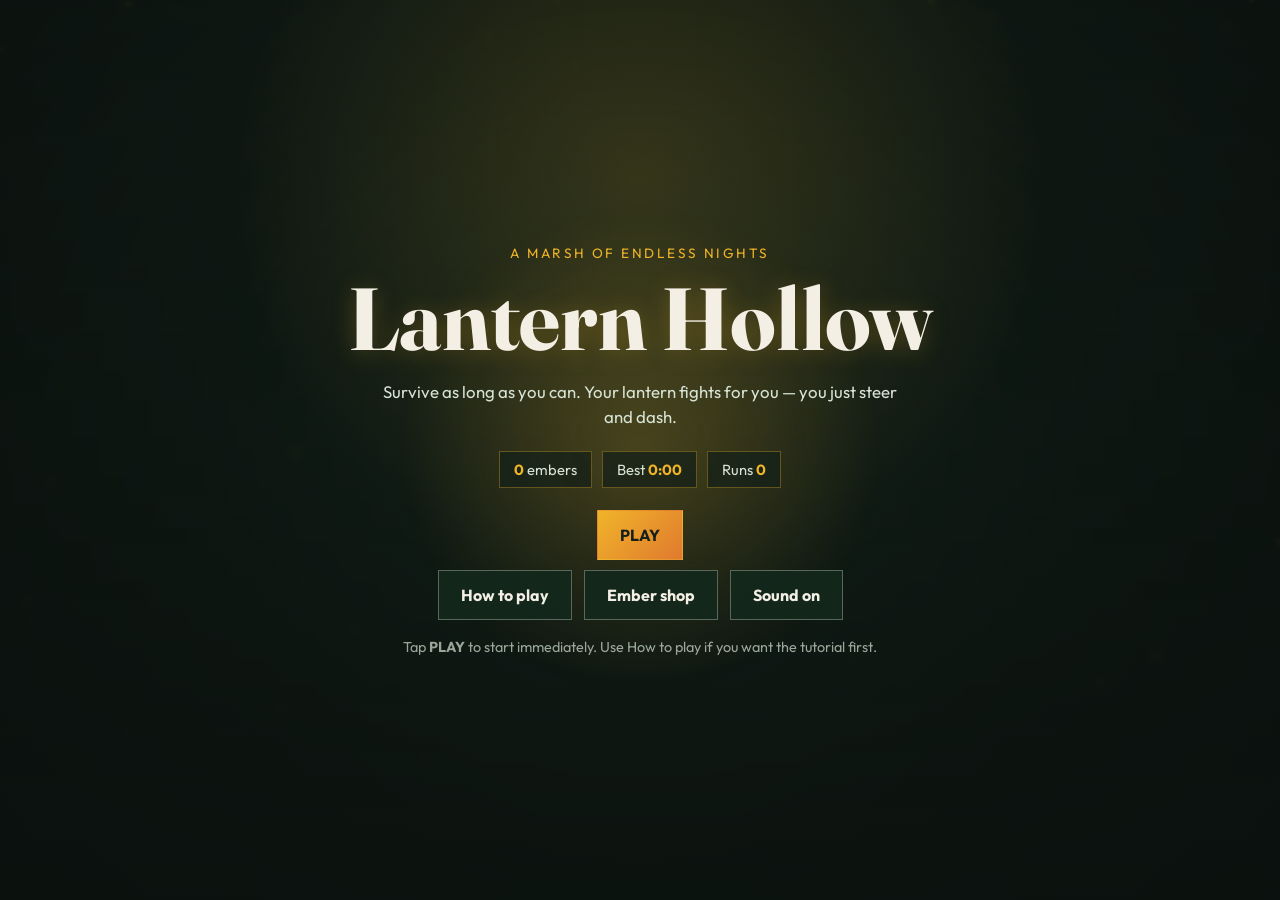
==== commit 3d36b654: "Update Lantern Hollow playable build" ====
--- a/index.html
+++ b/index.html
@@ -640,12 +640,14 @@
         <div class="meta-chip">Runs <strong id="meta-runs">0</strong></div>
       </div>
       <div class="btn-row">
-        <button type="button" id="btn-tutorial" class="btn primary">How to play</button>
-        <button type="button" id="btn-start" class="btn">Play now</button>
+        <button type="button" id="btn-start" class="btn primary">PLAY</button>
+      </div>
+      <div class="btn-row" style="margin-top:10px">
+        <button type="button" id="btn-tutorial" class="btn">How to play</button>
         <button type="button" id="btn-upgrades" class="btn">Ember shop</button>
         <button type="button" id="btn-mute-title" class="btn">Sound on</button>
       </div>
-      <p class="footnote">New here? Start with <strong>How to play</strong>.</p>
+      <p class="footnote">Tap <strong>PLAY</strong> to start immediately. Use How to play if you want the tutorial first.</p>
     </section>
 
     <section id="tutorial" class="panel hidden">
@@ -1265,11 +1267,18 @@
   }
 
   function show(el) {
-    el.classList.remove("hidden");
+    if (el) el.classList.remove("hidden");
   }
 
   function hide(el) {
-    el.classList.add("hidden");
+    if (el) el.classList.add("hidden");
+  }
+
+  function on(id, event, handler) {
+    const el = typeof id === "string" ? document.getElementById(id) : id;
+    if (!el) return null;
+    el.addEventListener(event, handler);
+    return el;
   }
 
   function setMode(next) {
@@ -2414,42 +2423,42 @@
     ui.stickKnob.style.transform = `translate(${dx}px, ${dy}px)`;
   }
 
-  ui.stick.addEventListener("pointerdown", (e) => {
-    stickActive = e.pointerId;
-    ui.stick.setPointerCapture(e.pointerId);
-    stickHandler(e.clientX, e.clientY);
-  });
-  ui.stick.addEventListener("pointermove", (e) => {
-    if (stickActive === e.pointerId) stickHandler(e.clientX, e.clientY);
-  });
-  function endStick(e) {
-    if (stickActive === e.pointerId) {
-      stickActive = null;
-      input.ax = 0;
-      input.ay = 0;
-      ui.stickKnob.style.transform = "translate(0,0)";
-    }
-  }
-  ui.stick.addEventListener("pointerup", endStick);
-  ui.stick.addEventListener("pointercancel", endStick);
-
-  ui.dashBtn.addEventListener("click", () => {
+  if (ui.stick) {
+    ui.stick.addEventListener("pointerdown", (e) => {
+      stickActive = e.pointerId;
+      ui.stick.setPointerCapture(e.pointerId);
+      stickHandler(e.clientX, e.clientY);
+    });
+    ui.stick.addEventListener("pointermove", (e) => {
+      if (stickActive === e.pointerId) stickHandler(e.clientX, e.clientY);
+    });
+    function endStick(e) {
+      if (stickActive === e.pointerId) {
+        stickActive = null;
+        input.ax = 0;
+        input.ay = 0;
+        if (ui.stickKnob) ui.stickKnob.style.transform = "translate(0,0)";
+      }
+    }
+    ui.stick.addEventListener("pointerup", endStick);
+    ui.stick.addEventListener("pointercancel", endStick);
+  }
+
+  on(ui.dashBtn, "click", () => {
     input.dash = true;
   });
 
-  document.getElementById("btn-start").addEventListener("click", () => {
-    if (!meta.seenTutorial) {
-      openTutorial(true);
-      return;
-    }
+  // Play always starts the game. Tutorial is optional via How to play.
+  on("btn-start", "click", () => {
+    markTutorialSeen();
     startRun();
   });
-  document.getElementById("btn-tutorial").addEventListener("click", () => openTutorial(true));
-  document.getElementById("btn-pause-help").addEventListener("click", () => {
-    state._returnToPause = true;
+  on("btn-tutorial", "click", () => openTutorial(true));
+  on("btn-pause-help", "click", () => {
+    if (state) state._returnToPause = true;
     openTutorial(true);
   });
-  document.getElementById("btn-tut-next").addEventListener("click", () => {
+  on("btn-tut-next", "click", () => {
     if (tutorialIndex < TUTORIAL_STEPS.length - 1) {
       tutorialIndex += 1;
       renderTutorial();
@@ -2463,13 +2472,13 @@
     }
     startRun();
   });
-  document.getElementById("btn-tut-back").addEventListener("click", () => {
+  on("btn-tut-back", "click", () => {
     if (tutorialIndex > 0) {
       tutorialIndex -= 1;
       renderTutorial();
     }
   });
-  document.getElementById("btn-tut-skip").addEventListener("click", () => {
+  on("btn-tut-skip", "click", () => {
     markTutorialSeen();
     if (state && state._returnToPause && !state.ended) {
       state._returnToPause = false;
@@ -2496,16 +2505,15 @@
     }
   }
 
-  document.getElementById("btn-mute").addEventListener("click", toggleMute);
-  document.getElementById("btn-mute-title").addEventListener("click", toggleMute);
-
-  document.getElementById("btn-hud-pause").addEventListener("click", () => {
+  on("btn-mute", "click", toggleMute);
+  on("btn-mute-title", "click", toggleMute);
+
+  on("btn-hud-pause", "click", () => {
     if (mode === "play" && state && !state.ended && !state.pausedChoice) {
       setMode("pause");
     }
   });
 
-  // Unlock audio on first gesture
   window.addEventListener(
     "pointerdown",
     () => {
@@ -2513,25 +2521,30 @@
     },
     { once: true },
   );
-  document.getElementById("btn-again").addEventListener("click", startRun);
-  document.getElementById("btn-menu").addEventListener("click", () => setMode("title"));
-  document.getElementById("btn-upgrades").addEventListener("click", () => setMode("shop"));
-  document.getElementById("btn-shop-back").addEventListener("click", () => setMode("title"));
-  document.getElementById("btn-resume").addEventListener("click", () => setMode("play"));
-  document.getElementById("btn-quit").addEventListener("click", () => endRun(true));
+  on("btn-again", "click", startRun);
+  on("btn-menu", "click", () => setMode("title"));
+  on("btn-upgrades", "click", () => setMode("shop"));
+  on("btn-shop-back", "click", () => setMode("title"));
+  on("btn-resume", "click", () => setMode("play"));
+  on("btn-quit", "click", () => endRun(true));
 
   window.addEventListener("resize", resize);
-  resize();
-  refreshMetaUi();
-  refreshMuteUi();
-  // First visit opens the tutorial automatically
-  if (!meta.seenTutorial) {
-    openTutorial(true);
-  } else {
+
+  try {
+    resize();
+    refreshMetaUi();
+    refreshMuteUi();
     setMode("title");
-  }
-  lastTs = performance.now();
-  animId = requestAnimationFrame(frame);
+    lastTs = performance.now();
+    animId = requestAnimationFrame(frame);
+  } catch (err) {
+    console.error(err);
+    const crash = document.createElement("div");
+    crash.style.cssText =
+      "position:fixed;inset:0;z-index:99999;display:flex;align-items:center;justify-content:center;padding:24px;background:#0b1210;color:#f4efe4;font:600 18px Outfit,sans-serif;text-align:center";
+    crash.textContent = "Game failed to start. Hard refresh (Ctrl+Shift+R) and try again.";
+    document.body.appendChild(crash);
+  }
 })();
 
   </script>
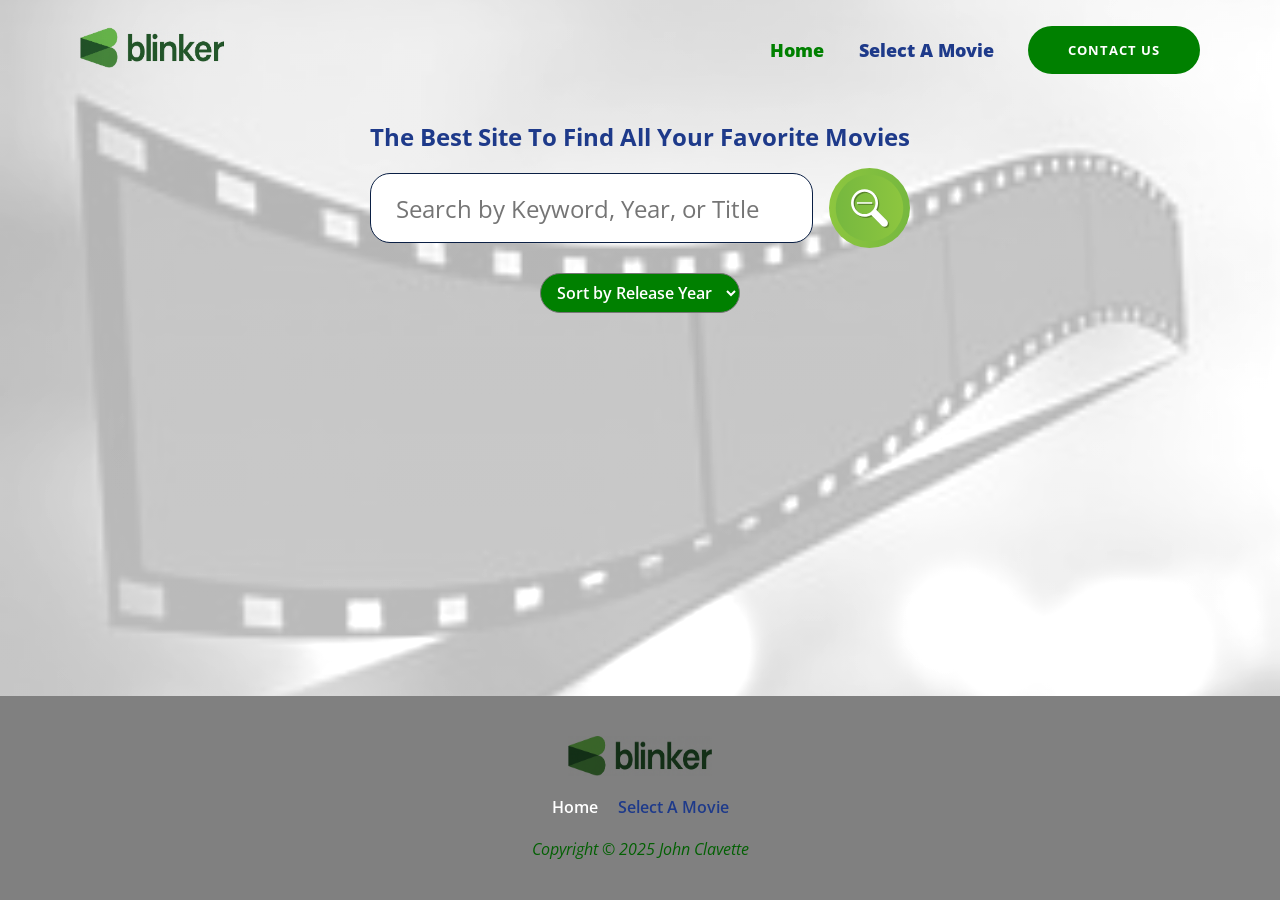
==== commit 8842fe82: "Merge 2c4c4defdbdd7687db5231786e5ae624b657273f into 712d30ad24884be0b8afbd82fb8322e5f30fcc73" ====
--- a/index.html
+++ b/index.html
@@ -1,2552 +1,97 @@
 <!DOCTYPE html>
 <html lang="en">
+
 <head>
-  <meta charset="UTF-8" />
-  <meta name="viewport" content="width=device-width, initial-scale=1.0, maximum-scale=1.0, user-scalable=no" />
-  <title>Lantern Hollow</title>
-  <link rel="preconnect" href="https://fonts.googleapis.com" />
-  <link rel="preconnect" href="https://fonts.gstatic.com" crossorigin />
-  <link href="https://fonts.googleapis.com/css2?family=Fraunces:opsz,wght@9..144,500;9..144,700&family=Outfit:wght@400;600;700&display=swap" rel="stylesheet" />
-  <link rel="icon" href="data:image/svg+xml,%3Csvg xmlns='http://www.w3.org/2000/svg' viewBox='0 0 64 64'%3E%3Ccircle cx='32' cy='32' r='30' fill='%231a2f24'/%3E%3Ccircle cx='32' cy='28' r='12' fill='%23f0b429'/%3E%3Cpath d='M26 40h12l-2 14h-8z' fill='%23c9842a'/%3E%3C/svg%3E" />
-  <style>
-:root {
-  --ink: #142019;
-  --moss: #1f3b2d;
-  --fern: #2f6a45;
-  --mist: #d7e4d5;
-  --amber: #f0b429;
-  --ember: #e07a2f;
-  --cream: #f4efe4;
-  --panel: rgba(18, 32, 24, 0.86);
-  --line: rgba(240, 180, 41, 0.35);
-  --shadow: 0 24px 60px rgba(0, 0, 0, 0.45);
-  --font-display: "Fraunces", Georgia, serif;
-  --font-body: "Outfit", sans-serif;
-}
+    <meta charset="UTF-8">
+    <meta name="viewport" content="width=device-width, initial-scale=1.0">
+    <link rel="stylesheet" href="style.css">
+    <script src="app.js" defer></script>
+    <link rel="preconnect" href="https://fonts.googleapis.com">
+    <link rel="preconnect" href="https://fonts.gstatic.com" crossorigin>
+    <link href="https://fonts.googleapis.com/css2?family=Open+Sans:ital,wght@0,300..800;1,300..800&display=swap"
+        rel="stylesheet">
+    <link rel="icon" href="data:,">
+    <title>Movies</title>
+</head>
 
-* {
-  box-sizing: border-box;
-  margin: 0;
-  padding: 0;
-}
+<body>
+    <section id="landing">
+        <!--NAV-->
+        <nav>
+            <div class="container nav-inner">
+                <div class="logo">
+                    <img src="blgreen.png" />
+                </div>
+                <ul class="links">
+                    <li>
+                        <a href="#home" class="link link__hover-effect">Home</a>
+                    </li>
+                    <li>
+                        <a href="#movies" class="link link__hover-effect select-first">Select A Movie</a>
+                    </li>
+                    <li>
+                        <button type="button" class="btn-contact">Contact Us</button>
+                    </li>
+                </ul>
+                <button class="menu-btn">Menu</button>
+            </div>
+        </nav>
+        <!-- MODAL MENU-->
+        <div class="modal">
+            
+            <div class="modal-menu">
+                <button class="modal-close">&times;</button>
+                <a href="#home" class="modal-link">Home</a>
+                <a href="#movies" class="modal-link">Select A Movie</a>
+                <button type="button" class="modal-contact">Contact Us</button>
+            </div>
+            <div class="modal-overlay"></div>
+        </div>
+        <header class="header">
+            <div class="container">
+                <div class="row">
+                    <h1 class="title">The Best Site To Find All Your Favorite Movies</h1>
+                    <div class="search__wrapper">
+                        <input class="search-input" type="text" placeholder="Search by Keyword, Year, or Title">
+                        <button class="search__btn" type="button">
+                            <img src="1486506270-glass-magnifying-out-search-detective-magnifier-zoom_81489 (1).svg">
+                        </button>
+                    </div>
+                    <div class="sort">
+                        <select id="sort-years">
+                            <option value="" selected disabled>Sort by Release Year</option>
+                            <option value="low__to__high" class="low__to__high">Oldest to Newest</option>
+                            <option value="high__to__low" class="high__to__low">Newest to Oldest</option>
+                        </select>
+                    </div>
+                </div>
+            </div>
+        </header>
+    </section>
+    <section id="movies">
+        <div class="container">
+            <div class="movies__row">
+                <p class="results"></p>
+                <div class="movie-list"></div>
+               <!-- <button class="load__more">Load More...</button>-->
+            </div>
+        </div>
+    </section>
+    <footer>
+        <div class="container">
+            <div class="footer__row">
+                <figure class="footer__logo logo">
+                    <img src="blgreen.png" class="footer__logo--img"/>
+                </figure>
+                <div class="footer__links">
+                    <a href="#home" class="footer__link link__hover-effect">Home</a>
+                    <a href="#movies" class="footer__link link__hover-effect select-first">Select A Movie</a>
+                </div>
+                <div class="footer__copyright">Copyright &copy; 2025 John Clavette</div>
 
-html,
-body {
-  width: 100%;
-  height: 100%;
-  overflow: hidden;
-  background:
-    radial-gradient(circle at 20% 15%, rgba(240, 180, 41, 0.18), transparent 35%),
-    radial-gradient(circle at 80% 80%, rgba(47, 106, 69, 0.35), transparent 40%),
-    linear-gradient(160deg, #0d1712 0%, #1a2f24 45%, #0b1210 100%);
-  color: var(--cream);
-  font-family: var(--font-body);
-}
+            </div>
+        </div>
+    </footer>
+</body>
 
-#app {
-  position: relative;
-  width: 100%;
-  height: 100%;
-}
-
-#game {
-  display: block;
-  width: 100%;
-  height: 100%;
-  touch-action: none;
-  background: #0b1210;
-}
-
-.hidden {
-  display: none !important;
-}
-
-.panel {
-  position: absolute;
-  inset: 0;
-  z-index: 5;
-  display: flex;
-  flex-direction: column;
-  align-items: center;
-  justify-content: center;
-  padding: 28px 20px;
-  text-align: center;
-  background:
-    radial-gradient(circle at 50% 20%, rgba(240, 180, 41, 0.16), transparent 42%),
-    linear-gradient(180deg, rgba(10, 16, 13, 0.55), rgba(10, 16, 13, 0.82));
-  backdrop-filter: blur(4px);
-  animation: fade-in 420ms ease both;
-}
-
-.panel-glow {
-  position: absolute;
-  width: min(520px, 80vw);
-  height: min(520px, 80vw);
-  border-radius: 50%;
-  background: radial-gradient(circle, rgba(240, 180, 41, 0.2), transparent 65%);
-  filter: blur(8px);
-  animation: pulse 4.5s ease-in-out infinite;
-  pointer-events: none;
-}
-
-.eyebrow {
-  position: relative;
-  z-index: 1;
-  font-size: 0.85rem;
-  letter-spacing: 0.18em;
-  text-transform: uppercase;
-  color: var(--amber);
-  margin-bottom: 10px;
-}
-
-h1,
-h2 {
-  position: relative;
-  z-index: 1;
-  font-family: var(--font-display);
-  font-weight: 700;
-  line-height: 1.05;
-  color: var(--cream);
-  text-shadow: 0 2px 24px rgba(240, 180, 41, 0.25);
-}
-
-h1 {
-  font-size: clamp(3rem, 10vw, 5.5rem);
-  margin-bottom: 14px;
-}
-
-h2 {
-  font-size: clamp(2rem, 6vw, 3rem);
-  margin-bottom: 10px;
-}
-
-.lede {
-  position: relative;
-  z-index: 1;
-  max-width: 34rem;
-  color: var(--mist);
-  font-size: 1.05rem;
-  line-height: 1.5;
-  margin-bottom: 22px;
-}
-
-.coach {
-  margin-top: 10px;
-  display: inline-block;
-  max-width: min(520px, 92vw);
-  padding: 10px 14px;
-  border: 1px solid var(--line);
-  background: rgba(20, 32, 25, 0.88);
-  color: var(--cream);
-  font-weight: 600;
-  font-size: 0.95rem;
-  animation: fade-in 280ms ease both;
-}
-
-.tut-card {
-  position: relative;
-  z-index: 1;
-  width: min(520px, 100%);
-  text-align: left;
-  margin: 0 auto 20px;
-  padding: 18px 18px;
-  border: 1px solid var(--line);
-  background: rgba(20, 32, 25, 0.88);
-  color: var(--mist);
-  line-height: 1.5;
-  box-shadow: var(--shadow);
-}
-
-.tut-card .key {
-  display: inline-block;
-  margin: 2px 2px;
-  padding: 2px 8px;
-  border: 1px solid var(--line);
-  background: rgba(240, 180, 41, 0.12);
-  color: var(--amber);
-  font-weight: 700;
-  font-size: 0.9rem;
-}
-
-.tut-card ul {
-  margin: 10px 0 0 18px;
-}
-
-.tut-card li {
-  margin: 6px 0;
-}
-
-.control-cheat {
-  position: relative;
-  z-index: 1;
-  width: min(520px, 100%);
-  text-align: left;
-  margin: 0 auto 20px;
-  padding: 14px 16px;
-  border: 1px solid var(--line);
-  background: rgba(20, 32, 25, 0.8);
-  color: var(--mist);
-  display: grid;
-  gap: 8px;
-  font-size: 0.95rem;
-}
-
-.control-cheat strong {
-  color: var(--amber);
-}
-
-.linkish {
-  position: relative;
-  z-index: 1;
-  margin-top: 14px;
-  background: none;
-  border: none;
-  color: rgba(215, 228, 213, 0.75);
-  font: inherit;
-  text-decoration: underline;
-  cursor: pointer;
-}
-
-.hud-pause {
-  pointer-events: auto;
-  border: 1px solid var(--line);
-  background: rgba(20, 32, 25, 0.85);
-  color: var(--cream);
-  font: inherit;
-  font-weight: 700;
-  font-size: 0.85rem;
-  padding: 4px 10px;
-  cursor: pointer;
-}
-
-.touch-label {
-  position: absolute;
-  color: var(--cream);
-  font-size: 0.78rem;
-  font-weight: 700;
-  text-shadow: 0 1px 4px rgba(0, 0, 0, 0.8);
-  pointer-events: none;
-  max-width: 140px;
-  line-height: 1.25;
-}
-
-.move-label {
-  left: 28px;
-  bottom: 148px;
-}
-
-.dash-label {
-  right: 18px;
-  bottom: 148px;
-  text-align: right;
-  max-width: 150px;
-}
-
-.footnote {
-  position: relative;
-  z-index: 1;
-  margin-top: 18px;
-  color: rgba(215, 228, 213, 0.7);
-  font-size: 0.9rem;
-}
-
-.meta-row {
-  position: relative;
-  z-index: 1;
-  display: flex;
-  flex-wrap: wrap;
-  gap: 10px;
-  justify-content: center;
-  margin-bottom: 22px;
-}
-
-.meta-chip {
-  padding: 8px 14px;
-  border: 1px solid var(--line);
-  background: rgba(20, 32, 25, 0.75);
-  color: var(--mist);
-  font-size: 0.92rem;
-}
-
-.meta-chip strong {
-  color: var(--amber);
-  font-weight: 700;
-}
-
-.btn-row {
-  position: relative;
-  z-index: 1;
-  display: flex;
-  flex-wrap: wrap;
-  gap: 12px;
-  justify-content: center;
-}
-
-.btn {
-  appearance: none;
-  border: 1px solid rgba(215, 228, 213, 0.35);
-  background: rgba(20, 40, 28, 0.9);
-  color: var(--cream);
-  font-family: var(--font-body);
-  font-weight: 700;
-  font-size: 1rem;
-  padding: 14px 22px;
-  cursor: pointer;
-  transition: transform 180ms ease, background 180ms ease, border-color 180ms ease;
-}
-
-.btn:hover,
-.btn:focus-visible {
-  transform: translateY(-2px);
-  border-color: var(--amber);
-  outline: none;
-}
-
-.btn.primary {
-  background: linear-gradient(135deg, var(--amber), var(--ember));
-  color: var(--ink);
-  border-color: transparent;
-}
-
-.btn:disabled {
-  opacity: 0.45;
-  cursor: not-allowed;
-  transform: none;
-}
-
-#hud {
-  position: absolute;
-  top: 0;
-  left: 0;
-  right: 0;
-  z-index: 3;
-  padding: 14px 16px 0;
-  pointer-events: none;
-}
-
-.hud-top {
-  display: flex;
-  justify-content: space-between;
-  gap: 12px;
-  align-items: baseline;
-}
-
-.hud-brand {
-  font-family: var(--font-display);
-  font-size: 1.15rem;
-  color: var(--amber);
-}
-
-.hud-stats {
-  display: flex;
-  gap: 14px;
-  color: var(--mist);
-  font-size: 0.92rem;
-  font-weight: 600;
-}
-
-.xp-track {
-  margin-top: 8px;
-  height: 8px;
-  background: rgba(255, 255, 255, 0.08);
-  overflow: hidden;
-}
-
-.dash-track {
-  margin-top: 6px;
-  height: 5px;
-  max-width: 220px;
-  background: rgba(255, 255, 255, 0.08);
-  overflow: hidden;
-}
-
-#xp-fill {
-  height: 100%;
-  width: 0%;
-  background: linear-gradient(90deg, var(--fern), var(--amber));
-  transition: width 120ms linear;
-}
-
-#dash-fill {
-  height: 100%;
-  width: 100%;
-  background: linear-gradient(90deg, var(--ember), var(--amber));
-  transition: width 80ms linear;
-}
-
-.banner {
-  margin-top: 12px;
-  display: inline-block;
-  padding: 10px 16px;
-  border: 1px solid rgba(224, 122, 47, 0.55);
-  background: rgba(40, 18, 10, 0.82);
-  color: #ffd39a;
-  font-family: var(--font-display);
-  font-size: 1.15rem;
-  animation: fade-in 240ms ease both;
-}
-
-#hud-hp.danger {
-  color: #e07a2f;
-}
-
-#hud-dash.ready {
-  color: var(--amber);
-}
-
-.hud-focus {
-  color: #ffd39a;
-  border: 1px solid rgba(224, 122, 47, 0.7);
-  padding: 2px 8px;
-  font-weight: 800;
-  letter-spacing: 0.08em;
-  animation: pulse 1.2s ease-in-out infinite;
-}
-
-.hud-hint {
-  margin-top: 8px;
-  font-size: 0.78rem;
-  color: rgba(215, 228, 213, 0.55);
-}
-
-.shop-balance {
-  margin-bottom: 16px;
-  color: var(--mist);
-}
-
-.shop-list,
-.choice-list {
-  position: relative;
-  z-index: 1;
-  width: min(720px, 100%);
-  display: grid;
-  gap: 12px;
-  margin-bottom: 18px;
-}
-
-.shop-list {
-  max-height: min(50vh, 420px);
-  overflow: auto;
-  padding-right: 4px;
-}
-
-.choice-list {
-  grid-template-columns: repeat(auto-fit, minmax(180px, 1fr));
-}
-
-.card {
-  text-align: left;
-  padding: 16px;
-  border: 1px solid var(--line);
-  background: var(--panel);
-  color: inherit;
-  font: inherit;
-  cursor: pointer;
-  transition: transform 180ms ease, border-color 180ms ease, box-shadow 180ms ease;
-  box-shadow: var(--shadow);
-}
-
-.card:hover,
-.card:focus-visible {
-  transform: translateY(-3px);
-  border-color: var(--amber);
-  outline: none;
-}
-
-.card h3 {
-  font-family: var(--font-display);
-  font-size: 1.25rem;
-  margin-bottom: 6px;
-  color: var(--amber);
-}
-
-.card p {
-  color: var(--mist);
-  font-size: 0.92rem;
-  line-height: 1.4;
-}
-
-.card .price {
-  margin-top: 10px;
-  color: var(--cream);
-  font-weight: 700;
-}
-
-.card .strategy {
-  margin-top: 10px;
-  padding-top: 8px;
-  border-top: 1px solid rgba(240, 180, 41, 0.25);
-  color: #ffd39a;
-  font-size: 0.86rem;
-  font-weight: 600;
-}
-
-.card .tag {
-  display: inline-block;
-  margin-bottom: 6px;
-  color: var(--amber);
-  font-size: 0.75rem;
-  letter-spacing: 0.08em;
-  text-transform: uppercase;
-  font-weight: 700;
-}
-
-.build-chip {
-  display: inline-block;
-  margin: 3px 4px 0 0;
-  padding: 3px 8px;
-  border: 1px solid var(--line);
-  color: var(--cream);
-  font-size: 0.82rem;
-}
-
-.unlock-list {
-  list-style: none;
-  margin-bottom: 18px;
-  color: var(--amber);
-  font-weight: 600;
-}
-
-#touch-zone {
-  position: absolute;
-  inset: 0;
-  z-index: 4;
-  pointer-events: none;
-}
-
-.stick {
-  position: absolute;
-  left: 28px;
-  bottom: 28px;
-  width: 110px;
-  height: 110px;
-  border-radius: 50%;
-  border: 1px solid rgba(240, 180, 41, 0.35);
-  background: rgba(12, 20, 16, 0.35);
-  pointer-events: auto;
-}
-
-.stick-knob {
-  position: absolute;
-  left: 50%;
-  top: 50%;
-  width: 48px;
-  height: 48px;
-  margin: -24px 0 0 -24px;
-  border-radius: 50%;
-  background: rgba(240, 180, 41, 0.8);
-}
-
-.dash-btn {
-  position: absolute;
-  right: 28px;
-  bottom: 40px;
-  width: 92px;
-  height: 92px;
-  border-radius: 50%;
-  border: 1px solid rgba(240, 180, 41, 0.45);
-  background: rgba(224, 122, 47, 0.85);
-  color: var(--ink);
-  font-family: var(--font-body);
-  font-weight: 700;
-  font-size: 1rem;
-  pointer-events: auto;
-  display: flex;
-  flex-direction: column;
-  align-items: center;
-  justify-content: center;
-  line-height: 1.1;
-  gap: 2px;
-}
-
-.dash-btn .dash-sub {
-  font-size: 0.65rem;
-  font-weight: 600;
-  opacity: 0.85;
-}
-
-.dash-btn:disabled,
-.dash-btn.cooling {
-  opacity: 0.45;
-}
-
-@keyframes fade-in {
-  from { opacity: 0; transform: translateY(8px); }
-  to { opacity: 1; transform: translateY(0); }
-}
-
-@keyframes pulse {
-  0%, 100% { transform: scale(1); opacity: 0.8; }
-  50% { transform: scale(1.08); opacity: 1; }
-}
-
-@media (max-width: 700px) {
-  .hud-hint { display: none; }
-  .lede { font-size: 0.98rem; }
-}
-
-  </style>
-</head>
-<body>
-<div id="app">
-    <canvas id="game" aria-label="Lantern Hollow game canvas"></canvas>
-
-    <div id="hud" class="hidden">
-      <div class="hud-top">
-        <div class="hud-brand">Lantern Hollow</div>
-        <div class="hud-stats">
-          <span id="hud-time" title="How long you have survived">0:00</span>
-          <span id="hud-hp" title="Your health. Reach 0 and the run ends.">100 light</span>
-          <span id="hud-dash" title="Dash cooldown. Ready means you can burst away.">Dash ready</span>
-          <span id="hud-focus" class="hud-focus hidden" title="Holding F: prioritizing brutes and bosses">FOCUS</span>
-          <span id="hud-kills">0 kills</span>
-          <span id="hud-level">Lv 1</span>
-          <button type="button" id="btn-mute" class="hud-pause" title="Mute or unmute sounds">Sound</button>
-          <button type="button" id="btn-hud-pause" class="hud-pause" title="Pause the game">Pause</button>
-        </div>
-      </div>
-      <div class="xp-track" title="XP bar — fill it to level up">
-        <div id="xp-fill"></div>
-      </div>
-      <div class="dash-track" title="Dash cooldown">
-        <div id="dash-fill"></div>
-      </div>
-      <div class="hud-hint">Yellow = XP · Amber bar = Dash cooldown · Space to dash</div>
-      <div id="banner" class="banner hidden"></div>
-      <div id="coach" class="coach hidden"></div>
-    </div>
-
-    <div id="touch-zone" class="hidden" aria-hidden="true">
-      <div class="touch-label move-label">Move</div>
-      <div id="stick" class="stick" aria-label="Move stick">
-        <div id="stick-knob" class="stick-knob"></div>
-      </div>
-      <div class="touch-label dash-label">Dash = quick burst of speed to escape</div>
-      <button type="button" id="dash-btn" class="dash-btn" title="Dash: short burst of speed. You also become briefly safe while dashing.">
-        Dash
-        <span class="dash-sub">speed burst</span>
-      </button>
-    </div>
-
-    <section id="title" class="panel">
-      <div class="panel-glow"></div>
-      <p class="eyebrow">A marsh of endless nights</p>
-      <h1>Lantern Hollow</h1>
-      <p class="lede">Survive as long as you can. Your lantern fights for you — you just steer and dash.</p>
-
-      <div class="meta-row">
-        <div class="meta-chip"><strong id="meta-embers">0</strong> embers</div>
-        <div class="meta-chip">Best <strong id="meta-best">0:00</strong></div>
-        <div class="meta-chip">Runs <strong id="meta-runs">0</strong></div>
-      </div>
-      <div class="btn-row">
-        <button type="button" id="btn-start" class="btn primary">PLAY</button>
-      </div>
-      <div class="btn-row" style="margin-top:10px">
-        <button type="button" id="btn-tutorial" class="btn">How to play</button>
-        <button type="button" id="btn-upgrades" class="btn">Ember shop</button>
-        <button type="button" id="btn-mute-title" class="btn">Sound on</button>
-      </div>
-      <p class="footnote">Tap <strong>PLAY</strong> to start immediately. Use How to play if you want the tutorial first.</p>
-    </section>
-
-    <section id="tutorial" class="panel hidden">
-      <p class="eyebrow" id="tut-step-label">Step 1 of 6</p>
-      <h2 id="tut-title">Welcome</h2>
-      <p class="lede" id="tut-body">Learn the controls before your first night.</p>
-      <div class="tut-card" id="tut-card"></div>
-      <div class="btn-row">
-        <button type="button" id="btn-tut-back" class="btn">Back</button>
-        <button type="button" id="btn-tut-next" class="btn primary">Next</button>
-      </div>
-      <button type="button" id="btn-tut-skip" class="linkish">Skip tutorial</button>
-    </section>
-
-    <section id="shop" class="panel hidden">
-      <h2>Ember shop</h2>
-      <p class="lede">
-        <strong>Embers</strong> are the coins you earn after each run.
-        Spending them here makes every future run permanently stronger on this device.
-      </p>
-      <p class="shop-balance">You have <strong id="shop-embers">0</strong> embers</p>
-      <div id="shop-list" class="shop-list"></div>
-      <button type="button" id="btn-shop-back" class="btn">Back</button>
-    </section>
-
-    <section id="levelup" class="panel hidden">
-      <h2>Level up!</h2>
-      <p class="lede">Pick a <strong>strategy</strong> for this run. Read the tip under each option.</p>
-      <div id="upgrade-choices" class="choice-list"></div>
-    </section>
-
-    <section id="tactic" class="panel hidden">
-      <h2 id="tactic-title">Tactical choice</h2>
-      <p class="lede" id="tactic-body">A fork in the marsh. Only one path.</p>
-      <div id="tactic-choices" class="choice-list"></div>
-    </section>
-
-    <section id="pause" class="panel hidden">
-      <h2>Paused</h2>
-      <p class="lede">Game is frozen. Check your build, then resume.</p>
-      <div class="control-cheat">
-        <div><strong>Move</strong> — WASD / arrows / left stick</div>
-        <div><strong>Dash</strong> — Space / Shift / orange button: escape <em>and</em> damage enemies you rush through</div>
-        <div><strong>Focus</strong> — hold <span class="key">F</span> to prioritize brutes/bosses</div>
-        <div><strong>Attack</strong> — automatic</div>
-        <div><strong>Pause</strong> — P / Escape / Pause button</div>
-      </div>
-      <div class="control-cheat">
-        <div><strong>Your build this run</strong></div>
-        <div id="pause-build">No upgrades yet.</div>
-      </div>
-      <div class="btn-row">
-        <button type="button" id="btn-resume" class="btn primary">Resume</button>
-        <button type="button" id="btn-pause-help" class="btn">How to play</button>
-        <button type="button" id="btn-quit" class="btn">End run</button>
-      </div>
-    </section>
-
-    <section id="gameover" class="panel hidden">
-      <h2 id="over-title">Light snuffed</h2>
-      <p class="lede" id="over-summary">You lasted 0:00.</p>
-      <div class="meta-row">
-        <div class="meta-chip">Kills <strong id="over-kills">0</strong></div>
-        <div class="meta-chip">Level <strong id="over-level">1</strong></div>
-        <div class="meta-chip">Embers +<strong id="over-embers">0</strong></div>
-      </div>
-      <ul id="over-unlocks" class="unlock-list"></ul>
-      <div class="btn-row">
-        <button type="button" id="btn-again" class="btn primary">Play again</button>
-        <button type="button" id="btn-menu" class="btn">Main menu</button>
-      </div>
-    </section>
-  </div>
-  <script>
-(() => {
-  "use strict";
-
-  const STORAGE_KEY = "lantern-hollow-v1";
-  const TAU = Math.PI * 2;
-
-  let audioCtx = null;
-  function ensureAudio() {
-    if (!audioCtx) {
-      const AC = window.AudioContext || window.webkitAudioContext;
-      if (!AC) return null;
-      audioCtx = new AC();
-    }
-    if (audioCtx.state === "suspended") audioCtx.resume();
-    return audioCtx;
-  }
-
-  function beep(freq, dur = 0.08, type = "square", gain = 0.04, slide = 0) {
-    if (meta && meta.muted) return;
-    const ctxA = ensureAudio();
-    if (!ctxA) return;
-    const osc = ctxA.createOscillator();
-    const g = ctxA.createGain();
-    osc.type = type;
-    osc.frequency.setValueAtTime(freq, ctxA.currentTime);
-    if (slide) {
-      osc.frequency.exponentialRampToValueAtTime(
-        Math.max(40, freq + slide),
-        ctxA.currentTime + dur,
-      );
-    }
-    g.gain.setValueAtTime(gain, ctxA.currentTime);
-    g.gain.exponentialRampToValueAtTime(0.0001, ctxA.currentTime + dur);
-    osc.connect(g);
-    g.connect(ctxA.destination);
-    osc.start();
-    osc.stop(ctxA.currentTime + dur + 0.02);
-  }
-
-  const sfx = {
-    shoot: () => beep(520, 0.05, "square", 0.025, -180),
-    hit: () => beep(180, 0.05, "triangle", 0.03, -60),
-    kill: () => beep(340, 0.07, "sawtooth", 0.03, 220),
-    xp: () => beep(760, 0.06, "sine", 0.025, 200),
-    level: () => { beep(440, 0.08, "sine", 0.04, 200); setTimeout(() => beep(660, 0.1, "sine", 0.04), 80); },
-    hurt: () => beep(120, 0.14, "sawtooth", 0.05, -40),
-    dash: () => beep(280, 0.1, "square", 0.035, 260),
-    boss: () => { beep(90, 0.2, "sawtooth", 0.05); setTimeout(() => beep(70, 0.25, "sawtooth", 0.05), 120); },
-    death: () => beep(70, 0.35, "sawtooth", 0.06, -30),
-  };
-
-
-  const canvas = document.getElementById("game");
-  const ctx = canvas.getContext("2d");
-
-  const ui = {
-    title: document.getElementById("title"),
-    tutorial: document.getElementById("tutorial"),
-    shop: document.getElementById("shop"),
-    levelup: document.getElementById("levelup"),
-    pause: document.getElementById("pause"),
-    gameover: document.getElementById("gameover"),
-    hud: document.getElementById("hud"),
-    touch: document.getElementById("touch-zone"),
-    xpFill: document.getElementById("xp-fill"),
-    hudTime: document.getElementById("hud-time"),
-    hudHp: document.getElementById("hud-hp"),
-    hudKills: document.getElementById("hud-kills"),
-    hudLevel: document.getElementById("hud-level"),
-    coach: document.getElementById("coach"),
-    banner: document.getElementById("banner"),
-    hudDash: document.getElementById("hud-dash"),
-    hudFocus: document.getElementById("hud-focus"),
-    dashFill: document.getElementById("dash-fill"),
-    metaEmbers: document.getElementById("meta-embers"),
-    metaBest: document.getElementById("meta-best"),
-    metaRuns: document.getElementById("meta-runs"),
-    shopEmbers: document.getElementById("shop-embers"),
-    shopList: document.getElementById("shop-list"),
-    upgradeChoices: document.getElementById("upgrade-choices"),
-    overTitle: document.getElementById("over-title"),
-    overSummary: document.getElementById("over-summary"),
-    overKills: document.getElementById("over-kills"),
-    overLevel: document.getElementById("over-level"),
-    overEmbers: document.getElementById("over-embers"),
-    overUnlocks: document.getElementById("over-unlocks"),
-    stick: document.getElementById("stick"),
-    stickKnob: document.getElementById("stick-knob"),
-    dashBtn: document.getElementById("dash-btn"),
-    tutStepLabel: document.getElementById("tut-step-label"),
-    tutTitle: document.getElementById("tut-title"),
-    tutBody: document.getElementById("tut-body"),
-    tutCard: document.getElementById("tut-card"),
-    tutBack: document.getElementById("btn-tut-back"),
-    tutNext: document.getElementById("btn-tut-next"),
-    tactic: document.getElementById("tactic"),
-    tacticTitle: document.getElementById("tactic-title"),
-    tacticBody: document.getElementById("tactic-body"),
-    tacticChoices: document.getElementById("tactic-choices"),
-    pauseBuild: document.getElementById("pause-build"),
-  };
-
-  const TUTORIAL_STEPS = [
-    {
-      title: "You are the lantern",
-      body: "Your job is simple: stay alive as long as possible.",
-      card: `
-        <p>The glowing circle in the middle is <strong>you</strong>.</p>
-        <ul>
-          <li><strong>Light</strong> (top bar number) is your health.</li>
-          <li>If light hits <strong>0</strong>, the run ends.</li>
-          <li>You do <strong>not</strong> click to attack — your lantern shoots by itself.</li>
-        </ul>
-      `,
-    },
-    {
-      title: "Move",
-      body: "Steering is your main job.",
-      card: `
-        <p><strong>Keyboard:</strong> hold <span class="key">W</span><span class="key">A</span><span class="key">S</span><span class="key">D</span> or the arrow keys.</p>
-        <p><strong>Phone / tablet:</strong> drag the left <strong>Move</strong> stick.</p>
-        <ul>
-          <li>Keep moving so green enemies don’t pile on you.</li>
-          <li>There is no jump and no special move stick combo — just direction.</li>
-        </ul>
-      `,
-    },
-    {
-      title: "What Dash does",
-      body: "Dash is both escape and a tactical weapon.",
-      card: `
-        <p><strong>Dash</strong> surges you forward for a moment.</p>
-        <ul>
-          <li><strong>Keyboard:</strong> <span class="key">Space</span> or <span class="key">Shift</span></li>
-          <li><strong>Phone:</strong> orange <strong>Dash</strong> button</li>
-          <li>You are briefly safe while dashing</li>
-          <li><strong>Strategy:</strong> dash <em>through</em> a pack to damage them, or dash <em>away</em> when surrounded</li>
-        </ul>
-      `,
-    },
-    {
-      title: "Think in builds",
-      body: "Upgrades are choices, not just power-ups.",
-      card: `
-        <ul>
-          <li><strong>Offense</strong> (Lash Beam, Quick Flash, Split Wick): clear packs faster, but you must stay aggressive for XP.</li>
-          <li><strong>Close-range</strong> (Orbit Sparks, Burst Nova, Bramble): strong if you dare to stay near enemies.</li>
-          <li><strong>Survival</strong> (Warm Core, Glass Shade, Reed Boots): live longer, usually slower clears.</li>
-          <li><strong>Pickup</strong> (Moth Charm): safer XP collection so you can kite farther away.</li>
-        </ul>
-        <p>Pick a lane and stack it. Mixing randomly feels weaker.</p>
-      `,
-    },
-    {
-      title: "Focus fire & tactics",
-      body: "You get real decisions mid-run.",
-      card: `
-        <ul>
-          <li>Hold <span class="key">F</span> to <strong>focus</strong> brutes and bosses instead of the nearest weak wisp.</li>
-          <li>Every so often you’ll get a <strong>Tactical choice</strong>: risk vs reward (heal, damage amp, magnet, etc.).</li>
-          <li>Pause anytime to review <strong>your build this run</strong>.</li>
-        </ul>
-      `,
-    },
-    {
-      title: "You’re ready",
-      body: "Survive with a plan.",
-      card: `
-        <ul>
-          <li>Move with WASD / stick</li>
-          <li>Dash through OR away — choose intentionally</li>
-          <li>Hold F to focus big threats</li>
-          <li>Stack upgrades toward one strategy</li>
-          <li>Take tactical choices when they appear</li>
-        </ul>
-        <p>Next: <strong>Start run</strong>.</p>
-      `,
-    },
-  ];
-
-  let tutorialIndex = 0;
-
-  const SHOP = [
-    {
-      id: "vitality",
-      name: "Deep Roots",
-      desc: "+12 max light (HP) per rank.",
-      max: 8,
-      cost: (r) => 12 + r * 10,
-      apply: (p, r) => {
-        p.maxHp += 12 * r;
-      },
-    },
-    {
-      id: "swift",
-      name: "Marsh Stride",
-      desc: "+6% move speed per rank.",
-      max: 6,
-      cost: (r) => 14 + r * 12,
-      apply: (p, r) => {
-        p.speed *= 1 + 0.06 * r;
-      },
-    },
-    {
-      id: "spark",
-      name: "Kindling Spark",
-      desc: "+8% attack damage per rank.",
-      max: 8,
-      cost: (r) => 15 + r * 13,
-      apply: (p, r) => {
-        p.damage *= 1 + 0.08 * r;
-      },
-    },
-    {
-      id: "pickup",
-      name: "Wide Wick",
-      desc: "+18% XP magnet range per rank.",
-      max: 5,
-      cost: (r) => 10 + r * 9,
-      apply: (p, r) => {
-        p.magnet *= 1 + 0.18 * r;
-      },
-    },
-    {
-      id: "dash",
-      name: "Blink Ember",
-      desc: "Shorter dash cooldown per rank.",
-      max: 4,
-      cost: (r) => 18 + r * 16,
-      apply: (p, r) => {
-        p.dashCooldown *= 1 - 0.12 * r;
-      },
-    },
-    {
-      id: "fortune",
-      name: "Lucky Moth",
-      desc: "+10% embers earned per rank.",
-      max: 5,
-      cost: (r) => 20 + r * 18,
-      apply: (p, r) => {
-        p.emberMult *= 1 + 0.1 * r;
-      },
-    },
-  ];
-
-  const RUN_UPGRADES = [
-    {
-      id: "beam",
-      name: "Lash Beam",
-      tag: "Offense",
-      desc: "Stronger lantern bolts.",
-      strategy: "Take when packs feel spongy. Best with Quick Flash.",
-      apply: (s) => {
-        s.player.damage *= 1.22;
-      },
-    },
-    {
-      id: "rate",
-      name: "Quick Flash",
-      tag: "Offense",
-      desc: "Fire more often.",
-      strategy: "Great early. Helps delete wisps before they touch you.",
-      apply: (s) => {
-        s.player.fireCooldown *= 0.84;
-      },
-    },
-    {
-      id: "multi",
-      name: "Split Wick",
-      tag: "Offense",
-      desc: "Extra projectile.",
-      strategy: "Pick when surrounded from many angles.",
-      apply: (s) => {
-        s.player.projectiles += 1;
-      },
-    },
-    {
-      id: "orbit",
-      name: "Orbit Sparks",
-      tag: "Close-range",
-      desc: "Spinning sparks that hit nearby foes.",
-      strategy: "Rewards staying close. Pair with armor/regen.",
-      apply: (s) => {
-        s.player.orbit += 1;
-      },
-    },
-    {
-      id: "nova",
-      name: "Burst Nova",
-      tag: "Close-range",
-      desc: "Periodic shockwave around you.",
-      strategy: "Anti-swarm. Strong if you kite in circles through packs.",
-      apply: (s) => {
-        s.player.nova += 1;
-      },
-    },
-    {
-      id: "regen",
-      name: "Warm Core",
-      tag: "Survival",
-      desc: "Slowly restore light.",
-      strategy: "Take after a rough fight or if you get hit often.",
-      apply: (s) => {
-        s.player.regen += 0.45;
-      },
-    },
-    {
-      id: "armor",
-      name: "Glass Shade",
-      tag: "Survival",
-      desc: "Take less damage.",
-      strategy: "Enables aggressive dash-through play.",
-      apply: (s) => {
-        s.player.armor += 0.12;
-      },
-    },
-    {
-      id: "boots",
-      name: "Reed Boots",
-      tag: "Survival",
-      desc: "Move faster.",
-      strategy: "Kiting build. Pair with magnet and keep distance.",
-      apply: (s) => {
-        s.player.speed *= 1.12;
-      },
-    },
-    {
-      id: "magnet",
-      name: "Moth Charm",
-      tag: "Pickup",
-      desc: "Pull XP from farther away.",
-      strategy: "Lets you farm XP safely without walking into danger.",
-      apply: (s) => {
-        s.player.magnet *= 1.35;
-      },
-    },
-    {
-      id: "thorn",
-      name: "Bramble Retort",
-      tag: "Close-range",
-      desc: "Attackers take damage on hit.",
-      strategy: "Only good if you expect contact. Skip for pure kiting.",
-      apply: (s) => {
-        s.player.thorns += 5;
-      },
-    },
-    {
-      id: "dashpower",
-      name: "Cinder Rush",
-      tag: "Dash",
-      desc: "Dash hits harder and cools down faster.",
-      strategy: "Commit to dash-through tactics. Skip if you only flee.",
-      apply: (s) => {
-        s.player.dashDamage *= 1.45;
-        s.player.dashCooldown *= 0.85;
-      },
-    },
-  ];
-
-  const TACTICS = [
-    {
-      id: "mend",
-      name: "Drink the spring",
-      tag: "Safe",
-      desc: "Restore 35 light now.",
-      strategy: "Pick if you're below half light.",
-      apply: (s) => {
-        s.player.hp = Math.min(s.player.maxHp, s.player.hp + 35);
-      },
-    },
-    {
-      id: "overburn",
-      name: "Overburn",
-      tag: "Risky",
-      desc: "+30% damage for 25s, but -10 max light.",
-      strategy: "Take to burst a boss. Avoid if already fragile.",
-      apply: (s) => {
-        if (s.buffLabel === "Overburn" && s._overburnMult) {
-          s.player.damage /= s._overburnMult;
-        }
-        s._overburnMult = 1.3;
-        s.player.damage *= s._overburnMult;
-        s.player.maxHp = Math.max(40, s.player.maxHp - 10);
-        s.player.hp = Math.min(s.player.hp, s.player.maxHp);
-        s.buffTimer = 25;
-        s.buffLabel = "Overburn";
-      },
-    },
-    {
-      id: "harvest",
-      name: "Wide harvest",
-      tag: "Farm",
-      desc: "Huge XP magnet for 20s.",
-      strategy: "Best right after a big fight with lots of orbs on the ground.",
-      apply: (s) => {
-        if (s.magnetBuffTimer > 0 && s._magnetBeforeHarvest) {
-          s.player.magnet = s._magnetBeforeHarvest;
-        }
-        s._magnetBeforeHarvest = s.player.magnet;
-        s.player.magnet *= 2.2;
-        s.magnetBuffTimer = 20;
-      },
-    },
-    {
-      id: "fortify",
-      name: "Fortify wick",
-      tag: "Safe",
-      desc: "+18 max light and a little armor.",
-      strategy: "Steady value when you want fewer deaths later.",
-      apply: (s) => {
-        s.player.maxHp += 18;
-        s.player.hp += 18;
-        s.player.armor += 0.06;
-      },
-    },
-    {
-      id: "bloodrush",
-      name: "Bloodrush",
-      tag: "Risky",
-      desc: "Next 40 kills grant bonus XP. Take 12 damage now.",
-      strategy: "High reward if you can stay alive and keep clearing.",
-      apply: (s) => {
-        s.player.hp = Math.max(1, s.player.hp - 12);
-        s.bloodrushKills = 40;
-      },
-    },
-  ];
-
-  const ACHIEVEMENTS = [
-    {
-      id: "minute3",
-      name: "First Fog",
-      test: (s) => s.time >= 180,
-      reward: 15,
-    },
-    {
-      id: "minute8",
-      name: "Deep Night",
-      test: (s) => s.time >= 480,
-      reward: 40,
-    },
-    {
-      id: "kills100",
-      name: "Wisp Sweep",
-      test: (s) => s.kills >= 100,
-      reward: 20,
-    },
-    {
-      id: "kills500",
-      name: "Hollow Cleared",
-      test: (s) => s.kills >= 500,
-      reward: 60,
-    },
-    {
-      id: "level10",
-      name: "Bright Enough",
-      test: (s) => s.player.level >= 10,
-      reward: 25,
-    },
-    {
-      id: "boss",
-      name: "Bog Crown",
-      test: (s) => s.bossesDown >= 1,
-      reward: 35,
-    },
-  ];
-
-  let meta = loadMeta();
-  let state = null;
-  let mode = "title";
-  let lastTs = 0;
-  let animId = 0;
-
-  const input = {
-    up: false,
-    down: false,
-    left: false,
-    right: false,
-    dash: false,
-    pause: false,
-    focus: false,
-    ax: 0,
-    ay: 0,
-  };
-
-  function loadMeta() {
-    const defaults = {
-      embers: 0,
-      bestTime: 0,
-      runs: 0,
-      shop: {},
-      achievements: {},
-      seenTutorial: false,
-      muted: false,
-    };
-    try {
-      const raw = localStorage.getItem(STORAGE_KEY);
-      if (!raw) return { ...defaults };
-      return { ...defaults, ...JSON.parse(raw) };
-    } catch {
-      return { ...defaults };
-    }
-  }
-
-  function saveMeta() {
-    localStorage.setItem(STORAGE_KEY, JSON.stringify(meta));
-  }
-
-  function formatTime(sec) {
-    const s = Math.floor(sec);
-    const m = Math.floor(s / 60);
-    const r = s % 60;
-    return `${m}:${String(r).padStart(2, "0")}`;
-  }
-
-  function rand(min, max) {
-    return min + Math.random() * (max - min);
-  }
-
-  function pick(arr) {
-    return arr[(Math.random() * arr.length) | 0];
-  }
-
-  function clamp(v, a, b) {
-    return Math.max(a, Math.min(b, v));
-  }
-
-  function dist(a, b) {
-    const dx = a.x - b.x;
-    const dy = a.y - b.y;
-    return Math.hypot(dx, dy);
-  }
-
-  function resize() {
-    const dpr = Math.min(window.devicePixelRatio || 1, 2);
-    canvas.width = Math.floor(window.innerWidth * dpr);
-    canvas.height = Math.floor(window.innerHeight * dpr);
-    ctx.setTransform(dpr, 0, 0, dpr, 0, 0);
-    if (state) {
-      state.w = window.innerWidth;
-      state.h = window.innerHeight;
-    }
-  }
-
-  function show(el) {
-    if (el) el.classList.remove("hidden");
-  }
-
-  function hide(el) {
-    if (el) el.classList.add("hidden");
-  }
-
-  function on(id, event, handler) {
-    const el = typeof id === "string" ? document.getElementById(id) : id;
-    if (!el) return null;
-    el.addEventListener(event, handler);
-    return el;
-  }
-
-  function setMode(next) {
-    mode = next;
-    hide(ui.title);
-    hide(ui.tutorial);
-    hide(ui.shop);
-    hide(ui.levelup);
-    hide(ui.tactic);
-    hide(ui.pause);
-    hide(ui.gameover);
-    if (next === "title") {
-      show(ui.title);
-      hide(ui.hud);
-      hide(ui.touch);
-      refreshMetaUi();
-    } else if (next === "tutorial") {
-      show(ui.tutorial);
-      hide(ui.hud);
-      hide(ui.touch);
-      renderTutorial();
-    } else if (next === "shop") {
-      show(ui.shop);
-      renderShop();
-    } else if (next === "play") {
-      show(ui.hud);
-      if (isTouchPrimary()) show(ui.touch);
-    } else if (next === "levelup") {
-      show(ui.levelup);
-    } else if (next === "tactic") {
-      show(ui.tactic);
-    } else if (next === "pause") {
-      show(ui.pause);
-      renderPauseBuild();
-    } else if (next === "gameover") {
-      show(ui.gameover);
-      hide(ui.hud);
-      hide(ui.touch);
-    }
-  }
-
-  function renderTutorial() {
-    const step = TUTORIAL_STEPS[tutorialIndex];
-    ui.tutStepLabel.textContent = `Step ${tutorialIndex + 1} of ${TUTORIAL_STEPS.length}`;
-    ui.tutTitle.textContent = step.title;
-    ui.tutBody.textContent = step.body;
-    ui.tutCard.innerHTML = step.card;
-    ui.tutBack.disabled = tutorialIndex === 0;
-    const last = tutorialIndex === TUTORIAL_STEPS.length - 1;
-    if (last && state && state._returnToPause) {
-      ui.tutNext.textContent = "Back to pause";
-    } else {
-      ui.tutNext.textContent = last ? "Start run" : "Next";
-    }
-  }
-
-  function openTutorial(fromStart = true) {
-    tutorialIndex = fromStart ? 0 : tutorialIndex;
-    setMode("tutorial");
-  }
-
-  function markTutorialSeen() {
-    meta.seenTutorial = true;
-    saveMeta();
-  }
-
-  function isTouchPrimary() {
-    return matchMedia("(pointer: coarse)").matches;
-  }
-
-  function refreshMetaUi() {
-    ui.metaEmbers.textContent = String(meta.embers);
-    ui.metaBest.textContent = formatTime(meta.bestTime);
-    ui.metaRuns.textContent = String(meta.runs);
-  }
-
-  function createPlayer() {
-    const p = {
-      x: 0,
-      y: 0,
-      r: 14,
-      hp: 100,
-      maxHp: 100,
-      speed: 210,
-      damage: 12,
-      fireCooldown: 0.42,
-      fireTimer: 0,
-      projectiles: 1,
-      magnet: 90,
-      xp: 0,
-      level: 1,
-      nextXp: 12,
-      invuln: 0,
-      dashTimer: 0,
-      dashCooldown: 1.5,
-      dashCd: 0,
-      dashDamage: 16,
-      orbit: 0,
-      nova: 0,
-      novaTimer: 3.5,
-      regen: 0,
-      armor: 0,
-      thorns: 0,
-      emberMult: 1,
-      facing: 0,
-    };
-
-    for (const item of SHOP) {
-      const rank = meta.shop[item.id] || 0;
-      if (rank > 0) item.apply(p, rank);
-    }
-    p.hp = p.maxHp;
-    return p;
-  }
-
-  function startRun() {
-    ensureAudio();
-    resize();
-    state = {
-      w: window.innerWidth,
-      h: window.innerHeight,
-      player: createPlayer(),
-      enemies: [],
-      bullets: [],
-      gems: [],
-      particles: [],
-      floats: [],
-      time: 0,
-      kills: 0,
-      spawnTimer: 1.2,
-      bossesDown: 0,
-      nextBossAt: 100,
-      bannerTimer: 0,
-      killFlash: 0,
-      shake: 0,
-      hurtFlash: 0,
-      pausedChoice: false,
-      levelUpsQueued: 0,
-      ended: false,
-      camera: { x: 0, y: 0 },
-      coachStep: 0,
-      coachTimer: 0,
-      buildLog: [],
-      nextTacticAt: 45,
-      spawnedFocusBrute: false,
-      buffTimer: 0,
-      buffLabel: "",
-      magnetBuffTimer: 0,
-      bloodrushKills: 0,
-      baseMagnet: 0,
-    };
-    state.baseMagnet = state.player.magnet;
-    state.player.x = 0;
-    state.player.y = 0;
-    setMode("play");
-    showCoach(
-      isTouchPrimary()
-        ? "Move with the stick. Dash through packs to hurt them — or dash away to live."
-        : "WASD move · Space dash through/away · Hold F to focus big foes",
-    );
-    lastTs = performance.now();
-    cancelAnimationFrame(animId);
-    animId = requestAnimationFrame(frame);
-  }
-
-  function showCoach(text) {
-    if (!ui.coach) return;
-    ui.coach.textContent = text;
-    ui.coach.classList.remove("hidden");
-  }
-
-  function hideCoach() {
-    if (!ui.coach) return;
-    ui.coach.classList.add("hidden");
-  }
-
-  function showBanner(text, seconds = 2.4) {
-    if (!ui.banner) return;
-    ui.banner.textContent = text;
-    ui.banner.classList.remove("hidden");
-    state.bannerTimer = seconds;
-  }
-
-  function xpForLevel(level) {
-    return Math.floor(10 + level * 7 + level * level * 1.4);
-  }
-
-  function spawnEnemy(kind = null) {
-    const angle = rand(0, TAU);
-    const distAway = Math.max(state.w, state.h) * 0.55 + rand(20, 120);
-    const x = state.player.x + Math.cos(angle) * distAway;
-    const y = state.player.y + Math.sin(angle) * distAway;
-    const t = state.time;
-    let roll = kind;
-    if (!roll) {
-      if (t < 25) roll = "wisp";
-      else if (Math.random() < Math.min(0.16, (t - 20) / 900)) roll = "brute";
-      else if (Math.random() < 0.14) roll = "dart";
-      else roll = "wisp";
-    }
-
-    if (roll === "boss") {
-      state.enemies.push({
-        kind: "boss",
-        x,
-        y,
-        r: 34,
-        hp: 180 + t * 1.35,
-        maxHp: 180 + t * 1.35,
-        speed: 66,
-        damage: 16,
-        xp: 40,
-        color: "#c45c26",
-        pulse: 0,
-      });
-      return;
-    }
-
-    if (roll === "brute") {
-      state.enemies.push({
-        kind: "brute",
-        x,
-        y,
-        r: 18,
-        hp: 28 + t * 0.1,
-        maxHp: 28 + t * 0.1,
-        speed: 72 + t * 0.018,
-        damage: 10,
-        xp: 5,
-        color: "#3f6b4f",
-        pulse: rand(0, TAU),
-      });
-      return;
-    }
-
-    if (roll === "dart") {
-      state.enemies.push({
-        kind: "dart",
-        x,
-        y,
-        r: 9,
-        hp: 10 + t * 0.05,
-        maxHp: 10 + t * 0.05,
-        speed: 170 + t * 0.05,
-        damage: 7,
-        xp: 3,
-        color: "#7ec8a3",
-        pulse: rand(0, TAU),
-      });
-      return;
-    }
-
-    state.enemies.push({
-      kind: "wisp",
-      x,
-      y,
-      r: 11,
-      hp: 12 + t * 0.06,
-      maxHp: 12 + t * 0.06,
-      speed: 95 + Math.max(0, t - 20) * 0.03,
-      damage: 7,
-      xp: 2,
-      color: "#86a37a",
-      pulse: rand(0, TAU),
-    });
-  }
-
-  function addParticles(x, y, color, count = 8, speed = 120) {
-    for (let i = 0; i < count; i++) {
-      const a = rand(0, TAU);
-      const sp = rand(speed * 0.3, speed);
-      state.particles.push({
-        x,
-        y,
-        vx: Math.cos(a) * sp,
-        vy: Math.sin(a) * sp,
-        life: rand(0.25, 0.7),
-        max: 0.7,
-        color,
-        r: rand(1.5, 3.5),
-      });
-    }
-  }
-
-  function floatText(x, y, text, color = "#f0b429", life = 0.8, big = false) {
-    state.floats.push({ x, y, text, color, life, maxLife: life, big });
-  }
-
-  function fireWeapons(dt) {
-    const p = state.player;
-    p.fireTimer -= dt;
-    if (p.fireTimer <= 0 && state.enemies.length) {
-      p.fireTimer = p.fireCooldown;
-      sfx.shoot();
-      const rank = (e) => {
-        if (!input.focus) return 0;
-        if (e.kind === "boss") return 3000;
-        if (e.kind === "brute") return 1500;
-        if (e.kind === "dart") return 200;
-        return 0;
-      };
-      const sorted = [...state.enemies].sort(
-        (a, b) => dist(p, a) - rank(a) - (dist(p, b) - rank(b)),
-      );
-      const targets = sorted.slice(0, p.projectiles);
-      for (const target of targets) {
-        const ang = Math.atan2(target.y - p.y, target.x - p.x);
-        state.bullets.push({
-          x: p.x,
-          y: p.y,
-          vx: Math.cos(ang) * 420,
-          vy: Math.sin(ang) * 420,
-          r: 5,
-          damage: p.damage,
-          life: 1.2,
-        });
-      }
-      p.facing = targets[0]
-        ? Math.atan2(targets[0].y - p.y, targets[0].x - p.x)
-        : p.facing;
-    }
-
-    if (p.orbit > 0) {
-      const orbitR = 42 + p.orbit * 8;
-      const sparks = p.orbit + 2;
-      for (let i = 0; i < sparks; i++) {
-        const a = state.time * (1.8 + p.orbit * 0.15) + (TAU * i) / sparks;
-        const ox = p.x + Math.cos(a) * orbitR;
-        const oy = p.y + Math.sin(a) * orbitR;
-        for (const e of state.enemies) {
-          if (dist({ x: ox, y: oy }, e) < e.r + 8) {
-            hurtEnemy(e, p.damage * 0.35 * dt * 8, { sfx: false });
-          }
-        }
-      }
-    }
-
-    if (p.nova > 0) {
-      p.novaTimer -= dt;
-      if (p.novaTimer <= 0) {
-        p.novaTimer = Math.max(1.8, 4.2 - p.nova * 0.35);
-        const radius = 70 + p.nova * 18;
-        for (const e of state.enemies) {
-          if (dist(p, e) < radius + e.r) hurtEnemy(e, p.damage * (1.1 + p.nova * 0.25));
-        }
-        addParticles(p.x, p.y, "#f0b429", 20, 200);
-        state.shake = 6;
-      }
-    }
-  }
-
-  function hurtEnemy(e, amount, opts = {}) {
-    if (e.hp <= 0) return;
-    e.hp -= amount;
-    e.hitFlash = 0.08;
-    if (opts.sfx !== false) {
-      const now = state.time;
-      if (!e._lastHitSfx || now - e._lastHitSfx > 0.08) {
-        sfx.hit();
-        e._lastHitSfx = now;
-      }
-    }
-    if (e.hp <= 0) {
-      killEnemy(e);
-    }
-  }
-
-  function killEnemy(e) {
-    e.hp = 0;
-    state.kills += 1;
-    state.killFlash = 0.08;
-    sfx.kill();
-    if (e.kind === "boss") {
-      state.bossesDown += 1;
-      showBanner("Bog crown fallen");
-      state._pendingBossTactic = true;
-    }
-    let xpVal = e.xp;
-    if (state.bloodrushKills > 0) {
-      state.bloodrushKills -= 1;
-      xpVal += 2;
-    }
-    state.gems.push({
-      x: e.x,
-      y: e.y,
-      r: e.kind === "boss" ? 8 : 4,
-      value: xpVal,
-      vx: rand(-30, 30),
-      vy: rand(-30, 30),
-    });
-    addParticles(e.x, e.y, e.color, e.kind === "boss" ? 24 : 10, 160);
-    floatText(e.x, e.y - 10, `+${e.xp}`, "#d7e4d5");
-  }
-
-  function gainXp(amount) {
-    const p = state.player;
-    p.xp += amount;
-    let leveled = 0;
-    while (p.xp >= p.nextXp) {
-      p.xp -= p.nextXp;
-      p.level += 1;
-      p.nextXp = xpForLevel(p.level);
-      p.hp = Math.min(p.maxHp, p.hp + 8);
-      leveled += 1;
-    }
-    if (leveled > 0) {
-      state.levelUpsQueued = (state.levelUpsQueued || 0) + leveled;
-      sfx.level();
-      if (!state.pausedChoice) offerLevelUp();
-    } else {
-      sfx.xp();
-    }
-  }
-
-  function offerLevelUp() {
-    if (!state.levelUpsQueued) return;
-    const choices = shuffle([...RUN_UPGRADES]).slice(0, 3);
-    ui.upgradeChoices.innerHTML = "";
-    for (const choice of choices) {
-      const btn = document.createElement("button");
-      btn.type = "button";
-      btn.className = "card";
-      btn.innerHTML = `
-        <div class="tag">${choice.tag || "Upgrade"}</div>
-        <h3>${choice.name}</h3>
-        <p>${choice.desc}</p>
-        <div class="strategy">Strategy: ${choice.strategy || "Solid general pick."}</div>
-      `;
-      btn.addEventListener("click", () => {
-        choice.apply(state);
-        state.buildLog.push(choice.name);
-        showBanner(`${choice.name} — ${choice.tag}`);
-        state.levelUpsQueued -= 1;
-        if (state.levelUpsQueued > 0) {
-          offerLevelUp();
-        } else {
-          state.pausedChoice = false;
-          hide(ui.levelup);
-          setMode("play");
-        }
-      });
-      ui.upgradeChoices.appendChild(btn);
-    }
-    state.pausedChoice = true;
-    setMode("levelup");
-  }
-
-  function offerTactic(reason) {
-    if (state.ended || state.pausedChoice) return;
-    const choices = shuffle([...TACTICS]).slice(0, 3);
-    ui.tacticTitle.textContent = "Tactical choice";
-    ui.tacticBody.textContent = reason;
-    ui.tacticChoices.innerHTML = "";
-    for (const choice of choices) {
-      const btn = document.createElement("button");
-      btn.type = "button";
-      btn.className = "card";
-      btn.innerHTML = `
-        <div class="tag">${choice.tag}</div>
-        <h3>${choice.name}</h3>
-        <p>${choice.desc}</p>
-        <div class="strategy">Strategy: ${choice.strategy}</div>
-      `;
-      btn.addEventListener("click", () => {
-        // revert temporary magnet buff bookkeeping before apply if needed
-        choice.apply(state);
-        state.buildLog.push(`Tactic: ${choice.name}`);
-        showBanner(choice.name);
-        state.pausedChoice = false;
-        hide(ui.tactic);
-        setMode("play");
-        sfx.level();
-      });
-      ui.tacticChoices.appendChild(btn);
-    }
-    state.pausedChoice = true;
-    setMode("tactic");
-  }
-
-  function renderPauseBuild() {
-    if (!ui.pauseBuild || !state) return;
-    if (!state.buildLog.length) {
-      ui.pauseBuild.textContent = "No upgrades yet — level up by collecting gold XP orbs.";
-      return;
-    }
-    ui.pauseBuild.innerHTML = state.buildLog
-      .map((n) => `<span class="build-chip">${n}</span>`)
-      .join(" ");
-  }
-
-  function shuffle(arr) {
-    for (let i = arr.length - 1; i > 0; i--) {
-      const j = (Math.random() * (i + 1)) | 0;
-      [arr[i], arr[j]] = [arr[j], arr[i]];
-    }
-    return arr;
-  }
-
-  function hurtPlayer(amount, source) {
-    const p = state.player;
-    if (p.invuln > 0 || p.dashTimer > 0) return;
-    const dmg = amount * (1 - Math.min(0.55, p.armor));
-    p.hp -= dmg;
-    p.invuln = 0.65;
-    state.shake = 8;
-    state.hurtFlash = 0.22;
-    sfx.hurt();
-    floatText(p.x, p.y - 18, `-${Math.ceil(dmg)}`, "#e07a2f");
-    addParticles(p.x, p.y, "#e07a2f", 8, 90);
-    if (p.thorns > 0 && source) {
-      hurtEnemy(source, p.thorns);
-    }
-    if (p.hp <= 0) {
-      p.hp = 0;
-      sfx.death();
-      endRun(false);
-    }
-  }
-
-  function endRun(manual) {
-    if (!state || state.ended) return;
-    state.ended = true;
-    meta.runs += 1;
-    meta.bestTime = Math.max(meta.bestTime, state.time);
-
-    let embers = Math.floor(
-      (state.time * 0.35 + state.kills * 0.12 + state.player.level * 1.5) *
-        state.player.emberMult,
-    );
-    if (manual) embers = Math.floor(embers * 0.65);
-
-    const unlocks = [];
-    for (const ach of ACHIEVEMENTS) {
-      if (!meta.achievements[ach.id] && ach.test(state)) {
-        meta.achievements[ach.id] = true;
-        embers += ach.reward;
-        unlocks.push(`${ach.name} (+${ach.reward} embers)`);
-      }
-    }
-
-    meta.embers += embers;
-    saveMeta();
-
-    ui.overTitle.textContent = manual ? "Lantern banked" : "Light snuffed";
-    ui.overSummary.textContent = `You lasted ${formatTime(state.time)} in the hollow.`;
-    ui.overKills.textContent = String(state.kills);
-    ui.overLevel.textContent = String(state.player.level);
-    ui.overEmbers.textContent = String(embers);
-    ui.overUnlocks.innerHTML = unlocks.map((u) => `<li>${u}</li>`).join("");
-    setMode("gameover");
-  }
-
-  function update(dt) {
-    if (!state || state.ended || state.pausedChoice || mode === "pause") return;
-    const p = state.player;
-    state.time += dt;
-    state.shake = Math.max(0, state.shake - dt * 20);
-    state.hurtFlash = Math.max(0, state.hurtFlash - dt);
-
-    let mx = 0;
-    let my = 0;
-    if (input.left) mx -= 1;
-    if (input.right) mx += 1;
-    if (input.up) my -= 1;
-    if (input.down) my += 1;
-    mx += input.ax;
-    my += input.ay;
-    const mag = Math.hypot(mx, my);
-    if (mag > 1) {
-      mx /= mag;
-      my /= mag;
-    }
-
-    if (mag > 0.1) p.facing = Math.atan2(my, mx);
-
-    if (input.dash && p.dashCd <= 0) {
-      // If standing still, dash in the last facing direction
-      if (mag <= 0.1) {
-        mx = Math.cos(p.facing || 0);
-        my = Math.sin(p.facing || 0);
-      }
-      p.dashTimer = 0.2;
-      p.dashCd = p.dashCooldown;
-      addParticles(p.x, p.y, "#f0b429", 14, 160);
-      sfx.dash();
-      input.dash = false;
-    }
-
-    const speedMul = p.dashTimer > 0 ? 2.6 : 1;
-    const moveX = p.dashTimer > 0 && mag <= 0.1 ? Math.cos(p.facing || 0) : mx;
-    const moveY = p.dashTimer > 0 && mag <= 0.1 ? Math.sin(p.facing || 0) : my;
-    p.x += moveX * p.speed * speedMul * dt;
-    p.y += moveY * p.speed * speedMul * dt;
-
-    if (p.dashTimer > 0) {
-      for (const e of state.enemies) {
-        if (e.hp > 0 && dist(p, e) < p.r + e.r + 22) {
-          if (!e._dashHit || state.time - e._dashHit > 0.2) {
-            hurtEnemy(e, p.dashDamage);
-            e._dashHit = state.time;
-            floatText(e.x, e.y - 16, "DASH HIT!", "#ffd39a", 1.15, true);
-            addParticles(e.x, e.y, "#e07a2f", 10, 180);
-            if (!state._dashBannerCool || state.time - state._dashBannerCool > 0.8) {
-              showBanner("Dash strike!", 0.9);
-              state._dashBannerCool = state.time;
-            }
-          }
-        }
-      }
-    }
-
-    p.dashTimer = Math.max(0, p.dashTimer - dt);
-    p.dashCd = Math.max(0, p.dashCd - dt);
-    p.invuln = Math.max(0, p.invuln - dt);
-    if (p.regen > 0) p.hp = Math.min(p.maxHp, p.hp + p.regen * dt);
-
-    // world soft bounds so camera feels open but player isn't lost forever
-    const bound = 2200;
-    p.x = clamp(p.x, -bound, bound);
-    p.y = clamp(p.y, -bound, bound);
-
-    state.camera.x = p.x;
-    state.camera.y = p.y;
-
-    // spawning
-    const density = 1 + state.time / 70;
-    state.spawnTimer -= dt;
-    if (state.spawnTimer <= 0) {
-      const early = state.time < 35;
-      const count = early ? 1 : 1 + ((state.time / 95) | 0);
-      for (let i = 0; i < count; i++) spawnEnemy();
-      state.spawnTimer = early
-        ? 1.05
-        : Math.max(0.22, 0.95 / density);
-    }
-    if (state.time >= state.nextBossAt) {
-      spawnEnemy("boss");
-      state.nextBossAt += 90;
-      showBanner("Bog crown approaches!");
-      sfx.boss();
-      floatText(p.x, p.y - 40, "A bog crown stirs", "#e07a2f");
-    }
-    if (state.bannerTimer > 0) {
-      state.bannerTimer -= dt;
-      if (state.bannerTimer <= 0 && ui.banner) ui.banner.classList.add("hidden");
-    }
-    state.killFlash = Math.max(0, state.killFlash - dt);
-
-    if (state.buffTimer > 0) {
-      state.buffTimer -= dt;
-      if (state.buffTimer <= 0) {
-        if (state.buffLabel === "Overburn" && state._overburnMult) {
-          state.player.damage /= state._overburnMult;
-          state._overburnMult = 0;
-        }
-        state.buffLabel = "";
-      }
-    }
-    if (state.magnetBuffTimer > 0) {
-      state.magnetBuffTimer -= dt;
-      if (state.magnetBuffTimer <= 0) {
-        if (state._magnetBeforeHarvest) {
-          state.player.magnet = state._magnetBeforeHarvest;
-          state._magnetBeforeHarvest = 0;
-        }
-      }
-    }
-
-    if (!state.spawnedFocusBrute && state.time >= 18) {
-      state.spawnedFocusBrute = true;
-      spawnEnemy("brute");
-      showCoach("Triangle brute! Hold F to FOCUS it, then dash through.");
-      showBanner("Hold F — focus the brute");
-    }
-
-    if (state.time >= state.nextTacticAt && !state.pausedChoice) {
-      state.nextTacticAt += 50;
-      offerTactic("A fork in the marsh — choose a short-term plan.");
-    } else if (state._pendingBossTactic && !state.pausedChoice) {
-      state._pendingBossTactic = false;
-      offerTactic("Boss down. Claim a tactical reward.");
-    }
-
-    fireWeapons(dt);
-
-    // bullets
-    for (const b of state.bullets) {
-      b.x += b.vx * dt;
-      b.y += b.vy * dt;
-      b.life -= dt;
-      for (const e of state.enemies) {
-        if (e.hp > 0 && dist(b, e) < b.r + e.r) {
-          hurtEnemy(e, b.damage);
-          b.life = 0;
-          addParticles(b.x, b.y, "#f0b429", 4, 80);
-          break;
-        }
-      }
-    }
-    state.bullets = state.bullets.filter((b) => b.life > 0);
-
-    // enemies
-    for (const e of state.enemies) {
-      if (e.hp <= 0) continue;
-      e.pulse += dt * 3;
-      const ang = Math.atan2(p.y - e.y, p.x - e.x);
-      let spd = e.speed;
-      if (e.kind === "dart") spd *= 1 + Math.sin(e.pulse * 2) * 0.15;
-      e.x += Math.cos(ang) * spd * dt;
-      e.y += Math.sin(ang) * spd * dt;
-      if (dist(p, e) < p.r + e.r - 2) {
-        hurtPlayer(e.damage, e);
-      }
-    }
-    state.enemies = state.enemies.filter((e) => e.hp > 0);
-
-    // gems
-    for (const g of state.gems) {
-      g.vx *= 0.9;
-      g.vy *= 0.9;
-      g.x += g.vx * dt;
-      g.y += g.vy * dt;
-      const d = dist(p, g);
-      if (d < p.magnet) {
-        const pull = (p.magnet - d) / p.magnet;
-        const ang = Math.atan2(p.y - g.y, p.x - g.x);
-        g.x += Math.cos(ang) * 380 * pull * dt;
-        g.y += Math.sin(ang) * 380 * pull * dt;
-      }
-      if (d < p.r + g.r + 6) {
-        g._collected = true;
-        gainXp(g.value);
-      }
-    }
-    state.gems = state.gems.filter((g) => !g._collected);
-
-    for (const part of state.particles) {
-      part.x += part.vx * dt;
-      part.y += part.vy * dt;
-      part.vx *= 0.96;
-      part.vy *= 0.96;
-      part.life -= dt;
-    }
-    state.particles = state.particles.filter((p2) => p2.life > 0);
-
-    for (const f of state.floats) {
-      f.y -= 28 * dt;
-      f.life -= dt;
-    }
-    state.floats = state.floats.filter((f) => f.life > 0);
-
-    ui.hudTime.textContent = formatTime(state.time);
-    ui.hudHp.textContent = `${Math.ceil(p.hp)} / ${Math.ceil(p.maxHp)} light`;
-    ui.hudHp.classList.toggle("danger", p.hp / p.maxHp < 0.3);
-    ui.hudKills.textContent = `${state.kills} kills`;
-    ui.hudLevel.textContent = `Lv ${p.level}`;
-    ui.xpFill.style.width = `${(p.xp / p.nextXp) * 100}%`;
-    const dashReady = p.dashCd <= 0;
-    if (ui.hudDash) {
-      ui.hudDash.textContent = dashReady ? "Dash ready" : `Dash ${p.dashCd.toFixed(1)}s`;
-      ui.hudDash.classList.toggle("ready", dashReady);
-    }
-    if (ui.hudFocus) {
-      ui.hudFocus.classList.toggle("hidden", !input.focus);
-    }
-    if (ui.dashFill) {
-      const pct = dashReady ? 100 : (1 - p.dashCd / p.dashCooldown) * 100;
-      ui.dashFill.style.width = `${clamp(pct, 0, 100)}%`;
-    }
-
-    if (ui.dashBtn) {
-      ui.dashBtn.classList.toggle("cooling", p.dashCd > 0);
-      ui.dashBtn.disabled = p.dashCd > 0;
-    }
-
-    // Short onboarding tips for the first half-minute
-    if (state.coachStep === 0 && state.time > 4) {
-      state.coachStep = 1;
-      showCoach("Green hurts on touch. Dash through a pack to smash it, or dash out.");
-    } else if (state.coachStep === 1 && state.kills >= 1) {
-      state.coachStep = 2;
-      showCoach("Gold orbs = XP. Hold F to focus brutes/bosses.");
-    } else if (state.coachStep === 2 && state.player.level >= 2) {
-      state.coachStep = 3;
-      showCoach("Level up! Read the Strategy tip — stack one build path.");
-    } else if (state.coachStep === 3 && state.time > 22) {
-      state.coachStep = 4;
-      hideCoach();
-    } else if (state.coachStep < 3 && state.time > 30) {
-      state.coachStep = 4;
-      hideCoach();
-    }
-  }
-
-  function worldToScreen(x, y) {
-    const shakeX = state.shake ? rand(-state.shake, state.shake) : 0;
-    const shakeY = state.shake ? rand(-state.shake, state.shake) : 0;
-    return {
-      x: x - state.camera.x + state.w / 2 + shakeX,
-      y: y - state.camera.y + state.h / 2 + shakeY,
-    };
-  }
-
-  function draw() {
-    const w = window.innerWidth;
-    const h = window.innerHeight;
-    ctx.clearRect(0, 0, w, h);
-
-    // marsh backdrop
-    const grad = ctx.createRadialGradient(w * 0.5, h * 0.45, 40, w * 0.5, h * 0.5, Math.max(w, h) * 0.7);
-    grad.addColorStop(0, "#243f31");
-    grad.addColorStop(0.45, "#15241c");
-    grad.addColorStop(1, "#0b1210");
-    ctx.fillStyle = grad;
-    ctx.fillRect(0, 0, w, h);
-
-    if (!state) {
-      drawIdleDecor(w, h);
-      return;
-    }
-
-    // ground marks relative to camera
-    ctx.save();
-    const origin = worldToScreen(0, 0);
-    ctx.translate(origin.x % 80, origin.y % 80);
-    ctx.strokeStyle = "rgba(47, 106, 69, 0.12)";
-    ctx.lineWidth = 1;
-    for (let x = -80; x < w + 80; x += 80) {
-      ctx.beginPath();
-      ctx.moveTo(x, -80);
-      ctx.lineTo(x, h + 80);
-      ctx.stroke();
-    }
-    for (let y = -80; y < h + 80; y += 80) {
-      ctx.beginPath();
-      ctx.moveTo(-80, y);
-      ctx.lineTo(w + 80, y);
-      ctx.stroke();
-    }
-    ctx.restore();
-
-    // ambient fireflies
-    for (let i = 0; i < 18; i++) {
-      const fx = (Math.sin(state.time * 0.4 + i * 1.7) * 0.5 + 0.5) * w;
-      const fy = (Math.cos(state.time * 0.33 + i * 2.1) * 0.5 + 0.5) * h;
-      ctx.beginPath();
-      ctx.fillStyle = `rgba(240,180,41,${0.15 + (i % 3) * 0.05})`;
-      ctx.arc(fx, fy, 2, 0, TAU);
-      ctx.fill();
-    }
-
-    // gems
-    for (const g of state.gems) {
-      const s = worldToScreen(g.x, g.y);
-      ctx.beginPath();
-      ctx.fillStyle = "#f0b429";
-      ctx.globalAlpha = 0.9;
-      ctx.arc(s.x, s.y, g.r, 0, TAU);
-      ctx.fill();
-      ctx.globalAlpha = 1;
-    }
-
-    // bullets
-    for (const b of state.bullets) {
-      const s = worldToScreen(b.x, b.y);
-      ctx.beginPath();
-      ctx.fillStyle = "#ffe08a";
-      ctx.shadowColor = "#f0b429";
-      ctx.shadowBlur = 10;
-      ctx.arc(s.x, s.y, b.r, 0, TAU);
-      ctx.fill();
-      ctx.shadowBlur = 0;
-    }
-
-    // enemies
-    for (const e of state.enemies) {
-      const s = worldToScreen(e.x, e.y);
-      const flash = e.hitFlash && e.hitFlash > 0;
-      if (e.hitFlash) e.hitFlash = Math.max(0, e.hitFlash - 0.016);
-      ctx.save();
-      ctx.translate(s.x, s.y);
-      ctx.fillStyle = flash ? "#f4efe4" : e.color;
-      if (e.kind === "brute") {
-        ctx.beginPath();
-        ctx.moveTo(0, -e.r);
-        ctx.lineTo(e.r, e.r * 0.7);
-        ctx.lineTo(-e.r, e.r * 0.7);
-        ctx.closePath();
-        ctx.fill();
-      } else if (e.kind === "dart") {
-        ctx.rotate(Math.atan2(state.player.y - e.y, state.player.x - e.x));
-        ctx.beginPath();
-        ctx.moveTo(e.r, 0);
-        ctx.lineTo(-e.r * 0.8, e.r * 0.7);
-        ctx.lineTo(-e.r * 0.8, -e.r * 0.7);
-        ctx.closePath();
-        ctx.fill();
-      } else if (e.kind === "boss") {
-        ctx.beginPath();
-        ctx.arc(0, 0, e.r, 0, TAU);
-        ctx.fill();
-        ctx.strokeStyle = "rgba(224,122,47,0.9)";
-        ctx.lineWidth = 3;
-        ctx.beginPath();
-        ctx.arc(0, 0, e.r + 5 + Math.sin(e.pulse) * 3, 0, TAU);
-        ctx.stroke();
-        ctx.fillStyle = "#f0b429";
-        ctx.beginPath();
-        ctx.arc(0, -e.r * 0.2, 5, 0, TAU);
-        ctx.fill();
-      } else {
-        ctx.beginPath();
-        ctx.arc(0, 0, e.r, 0, TAU);
-        ctx.fill();
-        ctx.globalAlpha = 0.35;
-        ctx.beginPath();
-        ctx.arc(0, 0, e.r + 4 + Math.sin(e.pulse) * 2, 0, TAU);
-        ctx.strokeStyle = e.color;
-        ctx.lineWidth = 2;
-        ctx.stroke();
-        ctx.globalAlpha = 1;
-      }
-      ctx.restore();
-      if (e.kind === "boss" || e.hp < e.maxHp) {
-        const pct = clamp(e.hp / e.maxHp, 0, 1);
-        ctx.fillStyle = "rgba(0,0,0,0.45)";
-        ctx.fillRect(s.x - e.r, s.y - e.r - 12, e.r * 2, 4);
-        ctx.fillStyle = "#f0b429";
-        ctx.fillRect(s.x - e.r, s.y - e.r - 12, e.r * 2 * pct, 4);
-      }
-    }
-
-    // orbit visuals
-    const p = state.player;
-    if (p.orbit > 0) {
-      const sparks = p.orbit + 2;
-      const orbitR = 42 + p.orbit * 8;
-      for (let i = 0; i < sparks; i++) {
-        const a = state.time * (1.8 + p.orbit * 0.15) + (TAU * i) / sparks;
-        const s = worldToScreen(p.x + Math.cos(a) * orbitR, p.y + Math.sin(a) * orbitR);
-        ctx.beginPath();
-        ctx.fillStyle = "#ffd36a";
-        ctx.arc(s.x, s.y, 4, 0, TAU);
-        ctx.fill();
-      }
-    }
-
-    // player
-    const ps = worldToScreen(p.x, p.y);
-    const glow = ctx.createRadialGradient(ps.x, ps.y, 4, ps.x, ps.y, 70);
-    glow.addColorStop(0, "rgba(240,180,41,0.45)");
-    glow.addColorStop(1, "rgba(240,180,41,0)");
-    ctx.fillStyle = glow;
-    ctx.beginPath();
-    ctx.arc(ps.x, ps.y, 70, 0, TAU);
-    ctx.fill();
-
-    ctx.beginPath();
-    ctx.fillStyle = p.invuln > 0 ? "rgba(244,239,228,0.55)" : "#f4efe4";
-    ctx.arc(ps.x, ps.y, p.r, 0, TAU);
-    ctx.fill();
-    ctx.beginPath();
-    ctx.fillStyle = "#f0b429";
-    ctx.arc(ps.x, ps.y - 2, 7, 0, TAU);
-    ctx.fill();
-    ctx.fillStyle = "#c9842a";
-    ctx.fillRect(ps.x - 3, ps.y + 4, 6, 10);
-
-    // hp arc
-    ctx.strokeStyle = "rgba(215,228,213,0.25)";
-    ctx.lineWidth = 3;
-    ctx.beginPath();
-    ctx.arc(ps.x, ps.y, p.r + 8, 0, TAU);
-    ctx.stroke();
-    ctx.strokeStyle = "#f0b429";
-    ctx.beginPath();
-    ctx.arc(ps.x, ps.y, p.r + 8, -Math.PI / 2, -Math.PI / 2 + TAU * (p.hp / p.maxHp));
-    ctx.stroke();
-
-    if (input.focus) {
-      ctx.strokeStyle = "rgba(224,122,47,0.95)";
-      ctx.lineWidth = 4;
-      ctx.setLineDash([6, 4]);
-      ctx.beginPath();
-      ctx.arc(ps.x, ps.y, p.r + 20, 0, TAU);
-      ctx.stroke();
-      ctx.beginPath();
-      ctx.arc(ps.x, ps.y, p.r + 28, 0, TAU);
-      ctx.stroke();
-      ctx.setLineDash([]);
-      ctx.font = "800 16px Outfit, sans-serif";
-      ctx.fillStyle = "#ffd39a";
-      ctx.fillText("FOCUS", ps.x, ps.y - p.r - 28);
-      // mark focused target
-      const focusTarget = [...state.enemies]
-        .filter((e) => e.hp > 0)
-        .sort((a, b) => {
-          const rank = (e) => (e.kind === "boss" ? 3000 : e.kind === "brute" ? 1500 : 0);
-          return dist(p, a) - rank(a) - (dist(p, b) - rank(b));
-        })[0];
-      if (focusTarget) {
-        const ts = worldToScreen(focusTarget.x, focusTarget.y);
-        ctx.strokeStyle = "#f0b429";
-        ctx.lineWidth = 3;
-        ctx.beginPath();
-        ctx.arc(ts.x, ts.y, focusTarget.r + 10, 0, TAU);
-        ctx.stroke();
-        ctx.font = "700 13px Outfit, sans-serif";
-        ctx.fillStyle = "#f0b429";
-        ctx.fillText("TARGET", ts.x, ts.y - focusTarget.r - 14);
-      }
-    }
-
-    // particles / floats
-    for (const part of state.particles) {
-      const s = worldToScreen(part.x, part.y);
-      ctx.globalAlpha = clamp(part.life / part.max, 0, 1);
-      ctx.fillStyle = part.color;
-      ctx.beginPath();
-      ctx.arc(s.x, s.y, part.r, 0, TAU);
-      ctx.fill();
-      ctx.globalAlpha = 1;
-    }
-    ctx.textAlign = "center";
-    for (const f of state.floats) {
-      const s = worldToScreen(f.x, f.y);
-      const maxL = f.maxLife || 0.8;
-      ctx.globalAlpha = clamp(f.life / maxL, 0, 1);
-      ctx.font = f.big ? "800 20px Outfit, sans-serif" : "600 14px Outfit, sans-serif";
-      ctx.fillStyle = f.color;
-      ctx.fillText(f.text, s.x, s.y);
-      ctx.globalAlpha = 1;
-    }
-
-    // vignette
-    const vig = ctx.createRadialGradient(w / 2, h / 2, Math.min(w, h) * 0.25, w / 2, h / 2, Math.max(w, h) * 0.7);
-    vig.addColorStop(0, "rgba(0,0,0,0)");
-    vig.addColorStop(1, "rgba(0,0,0,0.45)");
-    ctx.fillStyle = vig;
-    ctx.fillRect(0, 0, w, h);
-
-    if (state.hurtFlash > 0) {
-      ctx.fillStyle = `rgba(224, 122, 47, ${state.hurtFlash * 0.45})`;
-      ctx.fillRect(0, 0, w, h);
-    }
-    if (state.player.hp / state.player.maxHp < 0.3) {
-      ctx.fillStyle = "rgba(120, 30, 10, 0.16)";
-      ctx.fillRect(0, 0, w, h);
-    }
-  }
-
-  function drawIdleDecor(w, h) {
-    for (let i = 0; i < 30; i++) {
-      const x = (Math.sin(i * 12.1 + performance.now() * 0.0003) * 0.5 + 0.5) * w;
-      const y = (Math.cos(i * 8.4 + performance.now() * 0.0004) * 0.5 + 0.5) * h;
-      ctx.beginPath();
-      ctx.fillStyle = `rgba(240,180,41,${0.08 + (i % 4) * 0.03})`;
-      ctx.arc(x, y, 2 + (i % 3), 0, TAU);
-      ctx.fill();
-    }
-  }
-
-  function frame(ts) {
-    const dt = Math.min(0.033, (ts - lastTs) / 1000 || 0.016);
-    lastTs = ts;
-    if (mode === "play") update(dt);
-    draw();
-    animId = requestAnimationFrame(frame);
-  }
-
-  function renderShop() {
-    ui.shopEmbers.textContent = String(meta.embers);
-    ui.shopList.innerHTML = "";
-    for (const item of SHOP) {
-      const rank = meta.shop[item.id] || 0;
-      const maxed = rank >= item.max;
-      const cost = item.cost(rank);
-      const btn = document.createElement("button");
-      btn.type = "button";
-      btn.className = "card";
-      btn.disabled = maxed || meta.embers < cost;
-      btn.innerHTML = `
-        <h3>${item.name} <span style="color:#d7e4d5;font-size:0.9rem">(${rank}/${item.max})</span></h3>
-        <p>${item.desc}</p>
-        <div class="price">${maxed ? "Maxed" : `${cost} embers`}</div>
-      `;
-      btn.addEventListener("click", () => {
-        if (maxed || meta.embers < cost) return;
-        meta.embers -= cost;
-        meta.shop[item.id] = rank + 1;
-        saveMeta();
-        renderShop();
-        refreshMetaUi();
-      });
-      ui.shopList.appendChild(btn);
-    }
-  }
-
-  // input
-  window.addEventListener("keydown", (e) => {
-    const k = e.key.toLowerCase();
-    if (["arrowup", "arrowdown", "arrowleft", "arrowright", " ", "w", "a", "s", "d"].includes(k)) {
-      e.preventDefault();
-    }
-    if (k === "w" || k === "arrowup") input.up = true;
-    if (k === "s" || k === "arrowdown") input.down = true;
-    if (k === "a" || k === "arrowleft") input.left = true;
-    if (k === "d" || k === "arrowright") input.right = true;
-    if (k === " " || k === "shift") input.dash = true;
-    if (k === "f") input.focus = true;
-    if ((k === "p" || k === "escape") && state && !state.ended && !state.pausedChoice) {
-      if (mode === "play") setMode("pause");
-      else if (mode === "pause") setMode("play");
-    }
-  });
-
-  window.addEventListener("keyup", (e) => {
-    const k = e.key.toLowerCase();
-    if (k === "w" || k === "arrowup") input.up = false;
-    if (k === "s" || k === "arrowdown") input.down = false;
-    if (k === "a" || k === "arrowleft") input.left = false;
-    if (k === "d" || k === "arrowright") input.right = false;
-    if (k === "f") input.focus = false;
-  });
-
-  // touch stick
-  let stickActive = null;
-  function stickHandler(clientX, clientY) {
-    const rect = ui.stick.getBoundingClientRect();
-    const cx = rect.left + rect.width / 2;
-    const cy = rect.top + rect.height / 2;
-    let dx = clientX - cx;
-    let dy = clientY - cy;
-    const max = rect.width * 0.35;
-    const m = Math.hypot(dx, dy) || 1;
-    if (m > max) {
-      dx = (dx / m) * max;
-      dy = (dy / m) * max;
-    }
-    input.ax = dx / max;
-    input.ay = dy / max;
-    ui.stickKnob.style.transform = `translate(${dx}px, ${dy}px)`;
-  }
-
-  if (ui.stick) {
-    ui.stick.addEventListener("pointerdown", (e) => {
-      stickActive = e.pointerId;
-      ui.stick.setPointerCapture(e.pointerId);
-      stickHandler(e.clientX, e.clientY);
-    });
-    ui.stick.addEventListener("pointermove", (e) => {
-      if (stickActive === e.pointerId) stickHandler(e.clientX, e.clientY);
-    });
-    function endStick(e) {
-      if (stickActive === e.pointerId) {
-        stickActive = null;
-        input.ax = 0;
-        input.ay = 0;
-        if (ui.stickKnob) ui.stickKnob.style.transform = "translate(0,0)";
-      }
-    }
-    ui.stick.addEventListener("pointerup", endStick);
-    ui.stick.addEventListener("pointercancel", endStick);
-  }
-
-  on(ui.dashBtn, "click", () => {
-    input.dash = true;
-  });
-
-  // Play always starts the game. Tutorial is optional via How to play.
-  on("btn-start", "click", () => {
-    markTutorialSeen();
-    startRun();
-  });
-  on("btn-tutorial", "click", () => openTutorial(true));
-  on("btn-pause-help", "click", () => {
-    if (state) state._returnToPause = true;
-    openTutorial(true);
-  });
-  on("btn-tut-next", "click", () => {
-    if (tutorialIndex < TUTORIAL_STEPS.length - 1) {
-      tutorialIndex += 1;
-      renderTutorial();
-      return;
-    }
-    markTutorialSeen();
-    if (state && state._returnToPause && !state.ended) {
-      state._returnToPause = false;
-      setMode("pause");
-      return;
-    }
-    startRun();
-  });
-  on("btn-tut-back", "click", () => {
-    if (tutorialIndex > 0) {
-      tutorialIndex -= 1;
-      renderTutorial();
-    }
-  });
-  on("btn-tut-skip", "click", () => {
-    markTutorialSeen();
-    if (state && state._returnToPause && !state.ended) {
-      state._returnToPause = false;
-      setMode("pause");
-    } else {
-      setMode("title");
-    }
-  });
-  function refreshMuteUi() {
-    const label = meta.muted ? "Sound off" : "Sound on";
-    const hud = document.getElementById("btn-mute");
-    const title = document.getElementById("btn-mute-title");
-    if (hud) hud.textContent = meta.muted ? "Muted" : "Sound";
-    if (title) title.textContent = label;
-  }
-
-  function toggleMute() {
-    meta.muted = !meta.muted;
-    saveMeta();
-    refreshMuteUi();
-    if (!meta.muted) {
-      ensureAudio();
-      sfx.xp();
-    }
-  }
-
-  on("btn-mute", "click", toggleMute);
-  on("btn-mute-title", "click", toggleMute);
-
-  on("btn-hud-pause", "click", () => {
-    if (mode === "play" && state && !state.ended && !state.pausedChoice) {
-      setMode("pause");
-    }
-  });
-
-  window.addEventListener(
-    "pointerdown",
-    () => {
-      ensureAudio();
-    },
-    { once: true },
-  );
-  on("btn-again", "click", startRun);
-  on("btn-menu", "click", () => setMode("title"));
-  on("btn-upgrades", "click", () => setMode("shop"));
-  on("btn-shop-back", "click", () => setMode("title"));
-  on("btn-resume", "click", () => setMode("play"));
-  on("btn-quit", "click", () => endRun(true));
-
-  window.addEventListener("resize", resize);
-
-  try {
-    resize();
-    refreshMetaUi();
-    refreshMuteUi();
-    setMode("title");
-    lastTs = performance.now();
-    animId = requestAnimationFrame(frame);
-  } catch (err) {
-    console.error(err);
-    const crash = document.createElement("div");
-    crash.style.cssText =
-      "position:fixed;inset:0;z-index:99999;display:flex;align-items:center;justify-content:center;padding:24px;background:#0b1210;color:#f4efe4;font:600 18px Outfit,sans-serif;text-align:center";
-    crash.textContent = "Game failed to start. Hard refresh (Ctrl+Shift+R) and try again.";
-    document.body.appendChild(crash);
-  }
-})();
-
-  </script>
-</body>
-</html>
+</html>
--- a/style.css
+++ b/style.css
@@ -0,0 +1,629 @@
+* {
+    margin: 0;
+    padding: 0;
+    box-sizing: border-box;
+    font-family: "Open Sans", sans-serif;
+    transition: all 300ms ease;
+}
+
+*:focus {
+    outline: none;
+}
+
+.noscroll {
+    overflow: hidden;
+}
+#landing,
+#movies {
+    flex: 1;
+}
+#movies {
+    margin-bottom: 50px;
+}
+
+body {
+    min-height: 100vh;
+    display: flex;
+    flex-direction: column;
+    font-family: "Open Sans", sans-serif;
+    margin: 0;
+    overflow-x: hidden;
+}
+
+html {
+    position: relative;
+    background-image: linear-gradient(rgba(255, 255, 255, 0.666),
+            rgba(255, 255, 255, 0.7)),
+        url("moviereel.jpg");
+    background-size: cover;
+    background-position: center;
+    min-height: 100vh;
+    overflow-x: hidden;
+}
+
+html,
+body {
+    background-size: cover;
+    background-repeat: no-repeat;
+    background-position: center;
+}
+
+html::before {
+    content: "";
+    position: absolute;
+    inset: 0;
+    background-image: inherit;
+    background-size: cover !important;
+    background-position: inherit;
+    background-repeat: no-repeat;
+    filter: grayscale(100%) contrast(1.2);
+    z-index: -1;
+}
+
+
+/*NAV*/
+
+
+.nav-inner {
+    display: flex;
+    justify-content: space-between;
+    align-items: center;
+    font-size: 18px;
+    font-weight: 600;
+    margin: 0 auto;
+    height: 100px;
+    width: 100%;
+    padding: 0 80px;
+}
+
+.logo img {
+    width: 144px;
+    height: 40px;
+    background: transparent;
+    mix-blend-mode: multiply;
+}
+
+.select-first {
+    color: #1E3A8A !important;
+}
+a {
+    text-decoration: none;
+}
+
+.btn-contact {
+    background-color: green;
+    border-radius: 50px;
+    display: flex;
+    cursor: pointer;
+    max-height: 48px;
+    min-height: 48px;
+    padding: 12px 40px;
+    align-items: center;
+    border: 2px #5d3eff;
+    color: #fff;
+    font-size: 13px;
+    font-weight: 700;
+    letter-spacing: 1px;
+    text-transform: uppercase;
+    align-items: center;
+    transition: 300ms ease;
+}
+
+.btn-contact:hover {
+    scale: 1.09;
+    opacity: 0.8;
+    background-color: rgb(72, 143, 72);
+}
+
+.links {
+    display: flex;
+    justify-content: space-between;
+    width: 100%;
+    max-width: 430px;
+    align-items: center;
+    list-style: none;
+    font-weight: 900;
+
+}
+
+.link {
+    color: green;
+}
+
+.link__hover-effect {
+    position: relative;
+}
+
+.link__hover-effect:after {
+    content: "";
+    position: absolute;
+    bottom: -3px;
+    height: 3px;
+    width: 0;
+    right: 0;
+    transition: all 300ms ease;
+}
+
+.link__hover-effect:hover:after {
+    left: 0;
+    width: 100%;
+    background-color: green;
+}
+
+/*MODAL*/
+
+
+.menu-btn {
+    display: none;
+}
+
+.modal-menu {
+    display: none;
+    position: fixed;
+    z-index: 9999;
+    top: 100px;
+    left: 50%;
+    transform: translateX(-50%);
+    padding: 20px;
+    border-radius: 20px;
+    transition: opacity 1200ms ease-out, transform 1200ms ease-out;
+    opacity: 0;
+    box-shadow: 0 8px 24px rgba(0, 0, 0, 0.4);
+}
+
+.modal-contact {
+    width: 100px;
+    height: 50px;
+    border-radius: 20px;
+    color: green;
+    font-weight: 900;
+    font-size: 14px;
+}
+
+.modal-link {
+    color: white;
+    padding: 50px;
+    font-size: 30px;
+    text-align: center;
+    cursor: pointer;
+}
+
+
+.menu-btn.open {
+    display: flex;
+    flex-direction: column;
+    align-items: center;
+    justify-content: center;
+}
+
+.modal-overlay {
+    position: fixed;
+    inset: 0;
+    background: rgba(0, 0, 0, 0.6);
+    opacity: 0;
+    pointer-events: none;
+    transition: opacity 300ms ease;
+}
+.modal-menu.open {
+    display: flex;
+    flex-direction: column;
+    gap: 20px;
+    background: rgba(0, 0, 0, 0.85);
+    padding: 30px;
+    border-radius: 20px;
+    align-items: center;
+    opacity: 1;
+    transform: translate(-50%, 0);
+}
+
+.modal-overlay.open { 
+    display: flex;
+    flex-direction: column;
+    opacity: 1;
+    pointer-events: auto;
+    z-index: 9998;
+}
+.title.close, 
+.search-input.close, 
+.search__btn.close {
+    display: none;
+}
+.menu-btn.close {
+    opacity: 0;
+    pointer-events: none;
+}
+.modal-close {
+    position: absolute;
+    top: 15px;
+    right: 20px;
+    font-size: 2rem;
+    background: none;
+    border: none;
+    color: white;
+    cursor: pointer;
+}
+
+/*HEADER*/
+
+.header {
+    display: flex;
+    flex-direction: column;
+    justify-content: center;
+    align-items: center;
+    margin-top: 20px;
+}
+
+h1 {
+    color: #1E3A8A !important;
+}
+
+input {
+    background-color: #fff;
+    border-radius: 20px;
+    border: 1px solid #0a1f44;
+    color: black;
+    display: inline-block;
+    height: 70px;
+    line-height: 40px;
+    outline: none;
+    padding: 0 15px;
+    transition: border-color .2s cubic-bezier(.645, .045, .355, 1);
+    width: 100%;
+    font-size: 24px;
+    padding-left: 25px;
+    margin-right: 16px;
+}
+
+.search__wrapper {
+    display: flex;
+    margin-top: 20px;
+}
+
+.search__btn {
+    width: 100px;
+    height: 70px;
+    display: flex;
+    justify-content: center;
+    align-items: center;
+    border: none;
+    cursor: pointer;
+    background: transparent;
+    transition: 300ms ease;
+}
+
+.search__btn img {
+    height: auto;
+    width: auto;
+}
+
+.search__btn:hover {
+    opacity: 0.8;
+    scale: 1.09;
+}
+
+/*SORT YEARS*/
+
+.sort {
+    margin-top: 30px;
+    display: flex;
+    justify-content: center;
+}
+
+#sort-years {
+    font-size: 16px;
+    background-color: green;
+    color: white;
+    height: 40px;
+    width: 200px;
+    border-radius: 20px;
+    font-weight: 600;
+    text-align: center;
+}
+
+/*MOVIE CARD DISPLAY*/
+
+
+#movies .container {
+    max-width: 1100px;
+    margin: 0 auto;
+    padding: 0 20px;
+}
+
+.movies__row {
+    align-items: center;
+    justify-content: center;
+}
+
+.movie-list {
+    display: grid;
+    grid-template-columns: repeat(auto-fill, minmax(250px, 1fr));
+    gap: 25px;
+}
+
+.movie-card {
+    background: #e5e7eb34;
+    border-radius: 28px;
+    overflow: hidden;
+    box-shadow: 0 8px 16px rgba(0, 0, 0, 0.24);
+    transition: transform 300ms ease, box-shadow .2s ease;
+    color: #1E3A8A !important;
+    border: 2px solid green;
+    font-weight: 700;
+}
+
+.movie-card:hover {
+    transform: scale(1.05);
+    box-shadow: 0 12px 32px rgba(0, 0, 0, 0.65);
+}
+
+.movie-card__container {
+    padding: 15px;
+}
+
+.movie-card__container h3 {
+    margin: 0 0 10px;
+    font-size: 18px;
+    min-height: 48px;
+    line-height: 1.2;
+    overflow: hidden;
+}
+
+.movie-card__container p {
+    margin: 0 0 10px;
+}
+
+.movie-card img {
+    width: 100%;
+    height: auto;
+    object-fit: cover;
+    border-bottom: 1px solid #eee;
+    display: block;
+}
+
+
+.load__more {
+    background-color: green;
+    border-radius: 50px;
+    display: flex;
+    justify-content: center;
+    cursor: pointer;
+    max-width: none;
+    max-height: 48px;
+    min-height: 48px;
+    padding: 50px 50px;
+    align-items: center;
+    max-width: 100px;
+    margin: 0 auto;
+    border: 2px #5d3eff;
+    color: #fff;
+    font-size: 13px;
+    font-weight: 700;
+    letter-spacing: 1px;
+    align-items: center;
+    transition: 300ms ease;
+    margin-top: 44px;
+    box-shadow: 0 8px 16px rgba(0, 0, 0, 0.24);
+    display: none;
+}
+.load__more:hover {
+    scale: 1.09;
+    opacity: 0.8;
+    background-color: rgb(72, 143, 72);
+}
+
+/*SKELETON LOADING STATE*/
+
+/* SKELETON LOADING */
+.skeleton-card {
+    background: rgb(6, 76, 6);
+    border-radius: 12px;
+    overflow: hidden;
+    padding: 15px;
+    box-shadow: 0 4px 12px rgba(0, 0, 0, 0.1);
+}
+
+.skeleton {
+    background: linear-gradient(90deg, #3a3a3a 25%, #4a4a4a 50%, #3a3a3a 75%);
+    background-size: 200% 100%;
+    animation: skeleton-loading 1.2s infinite;
+    border-radius: 6px;
+}
+
+.skeleton-img {
+    width: 100%;
+    height: 350px;
+    margin-bottom: 10px;
+}
+
+.skeleton-title {
+    height: 20px;
+    width: 80%;
+    margin-bottom: 10px;
+}
+
+.skeleton-year {
+    height: 16px;
+    width: 40%;
+}
+
+@keyframes skeleton-loading {
+    0% {
+        background-position: 200% 0;
+    }
+
+    100% {
+        background-position: -200% 0;
+    }
+}
+
+.results {
+    color: rgb(30, 123, 30);
+    margin-bottom: 16px;
+    margin-top: 16px;
+    font-size: 20px;
+    font-weight: 900;
+}
+
+.empty-state {
+    grid-column: 1 / -1;
+    color: #1E3A8A;
+    font-weight: 700;
+    font-size: 18px;
+    padding: 24px 0;
+}
+
+/*FOOTER*/
+
+footer {
+    background: gray;
+    padding: 40px 0;
+}
+.footer__row {
+    display: flex;
+    flex-direction: column;
+    align-items: center;
+    gap: 20px;
+}
+.footer__link {
+    font-weight: 600;
+    color: white;
+}
+.footer__links {
+    display: flex;
+    gap: 20px;
+}
+.footer__logo {
+    margin: 0;
+    padding: 0;
+    line-height: 0;
+    z-index: 5;
+    background: transparent;
+    background: gray;
+    margin: 0;
+    padding: 0;
+    overflow: hidden;
+}
+.footer__logo--img {
+    display: block;
+    max-width: 100%;
+    height: auto;
+}
+.footer__copyright {
+    color: rgb(3, 96, 3);
+    font-style: italic;
+}
+
+
+
+
+/* RESPONSIVENESS */
+
+@media (max-width: 768px) {
+
+    nav {
+        flex-direction: column;
+        justify-content: center;
+        align-items: center;
+        height: auto;
+        padding: 10px 0;
+    }
+
+    nav .links {
+        display: none !important;
+    }
+
+    nav .btn-contact {
+        display: none !important;
+    }
+    .nav-inner {
+        display:flex;
+        flex-direction: column;
+    }
+
+    nav .menu-btn {
+        display: block;
+        font-size: 18px;
+        padding: 10px 20px;
+        background: green;
+        color: white;
+        border-radius: 20px;
+        border: none;
+    }
+
+    .logo img {
+        margin-bottom: 30px;
+    }
+
+    .search__wrapper {
+        flex-direction: column;
+        width: 100%;
+        gap: 10px;
+        align-items: center;
+    }
+
+    .search-input {
+        width: 100%;
+        margin-right: 0;
+
+    }
+    h1 {
+        text-align: center;
+    }
+
+    .search__btn {
+        width: 100%;
+    }
+
+    .movie-list {
+        grid-template-columns: 1fr;
+    }
+
+    .search-input {
+        height: 50px;
+        font-size: 18px;
+        margin-right: 0;
+    }
+
+    .search__btn {
+        width: 72px;
+        height: 72px;
+        padding: 0 20;
+    }
+
+    .search__btn img {
+        width: 72px;
+        height: 72px;
+    }
+
+    #landing,
+    #movies,
+    nav,
+    .header,
+    .search__wrapper,
+    .movie-list {
+        padding-left: 20px;
+        padding-right: 20px;
+    }
+    .modal-contact {
+        margin-top: 40px;
+    }
+    .sort {
+        margin-top: 20px;
+        width: 100%;
+        display: flex;
+        justify-content: center;
+    }
+
+    .header .row {
+        display: flex;
+        flex-direction: column;
+        gap: 20px;
+    }
+    #sort-years {
+        width: 100%;
+        max-width: 300px;
+        padding: 0 12px;
+    }
+
+}
+
